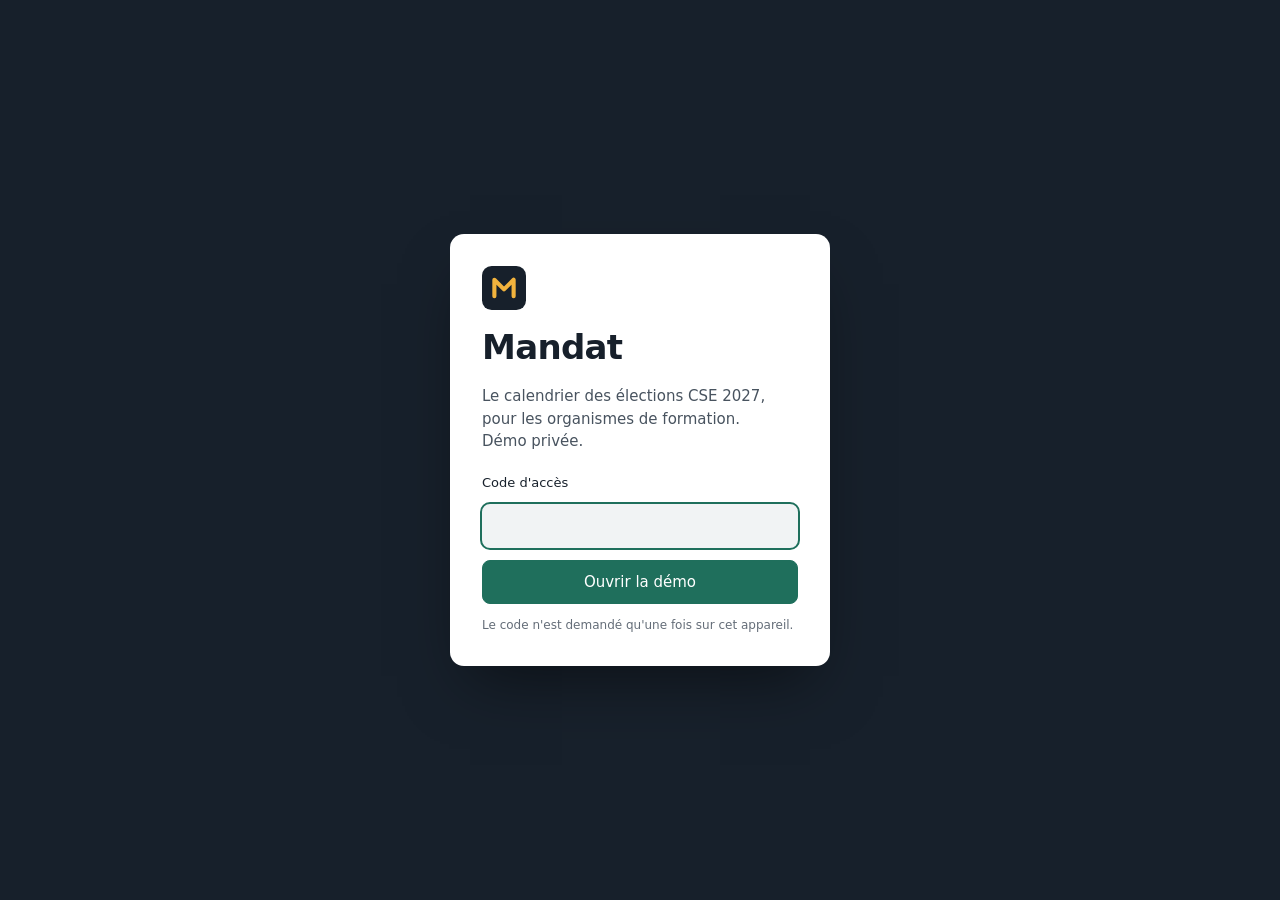
==== index.html @ 81e2cb95 "Mandat : démo chiffrée Co-Authored-By: Claude Opus 5.5 <noreply@anthropic.com>" ====
<!doctype html>
<html lang="fr">
<head>
<meta charset="utf-8">
<meta name="viewport" content="width=device-width, initial-scale=1">
<meta name="robots" content="noindex, nofollow">
<title>Mandat · élections CSE 2027</title>
<link rel="preload" href="fonts/plex-400.woff2" as="font" type="font/woff2" crossorigin>
<link rel="preload" href="fonts/plex-600.woff2" as="font" type="font/woff2" crossorigin>
<link rel="stylesheet" href="style.css">
<link rel="icon" href="data:image/svg+xml,%3Csvg xmlns='http://www.w3.org/2000/svg' viewBox='0 0 32 32'%3E%3Crect width='32' height='32' rx='7' fill='%2317202B'/%3E%3Cpath d='M9 22V10l7 7 7-7v12' fill='none' stroke='%23F2B33D' stroke-width='3' stroke-linecap='round' stroke-linejoin='round'/%3E%3C/svg%3E">
</head>
<body>
<svg width="0" height="0" style="position:absolute" aria-hidden="true">
  <defs>
    <symbol id="i-logo" viewBox="0 0 32 32"><rect width="32" height="32" rx="7" fill="currentColor"/><path d="M9 22V10l7 7 7-7v12" fill="none" stroke="#F2B33D" stroke-width="3" stroke-linecap="round" stroke-linejoin="round"/></symbol>
    <symbol id="i-dash" viewBox="0 0 24 24"><path d="M4 13h6V4H4zM14 20h6v-9h-6zM4 20h6v-4H4zM14 4v4h6V4z"/></symbol>
    <symbol id="i-list" viewBox="0 0 24 24"><path d="M9 6h11M9 12h11M9 18h11M4.5 6h.01M4.5 12h.01M4.5 18h.01"/></symbol>
    <symbol id="i-grad" viewBox="0 0 24 24"><path d="M2.5 9 12 4.5 21.5 9 12 13.5zM6.5 11v4.5c0 1.5 2.5 3 5.5 3s5.5-1.5 5.5-3V11M21.5 9v5"/></symbol>
    <symbol id="i-chat" viewBox="0 0 24 24"><path d="M5 18.5V6a2 2 0 0 1 2-2h10a2 2 0 0 1 2 2v7a2 2 0 0 1-2 2H9z"/><path d="M9 9h6M9 12h4"/></symbol>
    <symbol id="i-book" viewBox="0 0 24 24"><path d="M4 5.5A1.5 1.5 0 0 1 5.5 4H11v16H5.5A1.5 1.5 0 0 1 4 18.5zM20 5.5A1.5 1.5 0 0 0 18.5 4H13v16h5.5a1.5 1.5 0 0 0 1.5-1.5z"/></symbol>
    <symbol id="i-lock" viewBox="0 0 24 24"><rect x="5" y="11" width="14" height="9" rx="2"/><path d="M8 11V8a4 4 0 0 1 8 0v3"/></symbol>
    <symbol id="i-phone" viewBox="0 0 24 24"><path d="M6.5 3.5h3l1.5 4-2 1.5a11 11 0 0 0 6 6l1.5-2 4 1.5v3a2 2 0 0 1-2 2A16 16 0 0 1 4.5 5.5a2 2 0 0 1 2-2z"/></symbol>
    <symbol id="i-mail" viewBox="0 0 24 24"><rect x="3.5" y="5.5" width="17" height="13" rx="2"/><path d="m4 7 8 6 8-6"/></symbol>
    <symbol id="i-globe" viewBox="0 0 24 24"><circle cx="12" cy="12" r="8.5"/><path d="M3.5 12h17M12 3.5c2.5 2.5 3.5 5.5 3.5 8.5s-1 6-3.5 8.5c-2.5-2.5-3.5-5.5-3.5-8.5s1-6 3.5-8.5z"/></symbol>
    <symbol id="i-pin" viewBox="0 0 24 24"><path d="M12 21s-6.5-5.5-6.5-11a6.5 6.5 0 0 1 13 0C18.5 15.5 12 21 12 21z"/><circle cx="12" cy="10" r="2.3"/></symbol>
    <symbol id="i-copy" viewBox="0 0 24 24"><rect x="8.5" y="8.5" width="11" height="11" rx="2"/><path d="M15.5 8.5V6a1.5 1.5 0 0 0-1.5-1.5H6A1.5 1.5 0 0 0 4.5 6v8A1.5 1.5 0 0 0 6 15.5h2.5"/></symbol>
    <symbol id="i-down" viewBox="0 0 24 24"><path d="M12 4v11m-5-5 5 5 5-5M5 19.5h14"/></symbol>
    <symbol id="i-cal" viewBox="0 0 24 24"><rect x="4" y="5.5" width="16" height="14" rx="2"/><path d="M4 10h16M8.5 3.5v4M15.5 3.5v4"/></symbol>
    <symbol id="i-x" viewBox="0 0 24 24"><path d="m6 6 12 12M18 6 6 18"/></symbol>
    <symbol id="i-search" viewBox="0 0 24 24"><circle cx="11" cy="11" r="6.5"/><path d="m16 16 4 4"/></symbol>
    <symbol id="i-user" viewBox="0 0 24 24"><circle cx="12" cy="8.5" r="3.5"/><path d="M5 19.5c1-3.5 3.8-5 7-5s6 1.5 7 5"/></symbol>
    <symbol id="i-send" viewBox="0 0 24 24"><path d="M4 12 20 4l-4 16-4-6.5z"/><path d="m12 13.5 8-9.5"/></symbol>
    <symbol id="i-ext" viewBox="0 0 24 24"><path d="M14 4.5h5.5V10M19.5 4.5 11 13M17 14v4.5A1.5 1.5 0 0 1 15.5 20h-10A1.5 1.5 0 0 1 4 18.5v-10A1.5 1.5 0 0 1 5.5 7H10"/></symbol>
    <symbol id="i-menu" viewBox="0 0 24 24"><path d="M4 7h16M4 12h16M4 17h16"/></symbol>
  </defs>
</svg>

<main id="lock" class="lock" hidden>
  <form id="lockForm" class="lock-card" autocomplete="off">
    <svg class="lock-logo" aria-hidden="true"><use href="#i-logo"/></svg>
    <h1>Mandat</h1>
    <p>Le calendrier des élections CSE 2027, pour les organismes de formation. Démo privée.</p>
    <label for="pw">Code d'accès</label>
    <input id="pw" type="password" required autocomplete="current-password" spellcheck="false">
    <p id="lockErr" class="lock-err" role="alert" hidden>Ce code ne fonctionne pas. Vérifiez les tirets et réessayez.</p>
    <button class="btn primary" type="submit" id="lockBtn">Ouvrir la démo</button>
    <p class="lock-foot">Le code n'est demandé qu'une fois sur cet appareil.</p>
  </form>
</main>

<div id="app" class="app" hidden>
  <aside class="rail" aria-label="Navigation">
    <a class="brand" href="#/tableau"><svg aria-hidden="true"><use href="#i-logo"/></svg><span>Mandat</span></a>
    <button class="rail-toggle" id="railToggle" type="button" aria-label="Menu" aria-expanded="false"><svg class="ic"><use href="#i-menu"/></svg></button>
    <nav id="nav">
      <a href="#/tableau" data-view="tableau"><svg class="ic"><use href="#i-dash"/></svg>Tableau de bord</a>
      <a href="#/prospects" data-view="prospects"><svg class="ic"><use href="#i-list"/></svg>Prospects<span class="count" id="navCount"></span></a>
      <a href="#/formations" data-view="formations"><svg class="ic"><use href="#i-grad"/></svg>Formations<span class="tag">maquette</span></a>
      <a href="#/assistant" data-view="assistant"><svg class="ic"><use href="#i-chat"/></svg>Assistant<span class="tag">maquette</span></a>
      <a href="#/methode" data-view="methode"><svg class="ic"><use href="#i-book"/></svg>Comment c'est fait</a>
    </nav>
    <div class="rail-foot">
      <p>Démo · données au <span id="gen"></span></p>
      <button class="link" id="logout" type="button" data-tip="Le code sera redemandé à la prochaine visite. Votre suivi reste enregistré."><svg class="ic"><use href="#i-lock"/></svg>Verrouiller</button>
    </div>
  </aside>
  <div class="main" id="main" tabindex="-1"></div>
</div>

<dialog id="panel" class="panel" aria-labelledby="pTitle"><div class="panel-in" id="panelBody"></div></dialog>
<div id="tip" class="tip" role="tooltip" hidden></div>
<div id="toast" class="toast" role="status" aria-live="polite"></div>

<script src="data.js"></script>
<script src="vendor/xlsx.mini.min.js" defer></script>
<script src="app.js"></script>
</body>
</html>
---- style.css ----
@font-face { font-family: "Plex"; src: url(fonts/plex-400.woff2) format("woff2"); font-weight: 400; font-display: swap; }
@font-face { font-family: "Plex"; src: url(fonts/plex-500.woff2) format("woff2"); font-weight: 500; font-display: swap; }
@font-face { font-family: "Plex"; src: url(fonts/plex-600.woff2) format("woff2"); font-weight: 600; font-display: swap; }
@font-face { font-family: "PlexMono"; src: url(fonts/plexmono-500.woff2) format("woff2"); font-weight: 500; font-display: swap; }

:root {
  --ground: #F1F3F4;
  --surface: #FFFFFF;
  --sunk: #E7EAEC;
  --line: #DCE0E3;
  --line2: #C3C9CE;
  --ink: #17202B;
  --ink2: #48535F;
  --ink3: #646D78;
  --rail: #17202B;
  --rail-ink: #DCE1E7;
  --rail-mute: #919BA7;
  --gold: #F2B33D;
  --gold-soft: #FCEFD3;
  --gold-ink: #7A5200;
  --accent: #1F6F5C;
  --accent-ink: #FFFFFF;
  --accent-soft: #E3F0EB;
  --hot: #B4410F;
  --hot-soft: #FBEBE2;
  --s-appele: #2F6690;
  --s-rappeler: #8A5A00;
  --s-devis: #6B4FA0;
  --s-client: #2E7D4F;
  --s-ecarte: #858A87;
  --radius: 8px;
  --shadow: 0 1px 2px rgba(23, 32, 43, .06), 0 8px 24px -8px rgba(23, 32, 43, .14);
  --t-xs: .75rem; --t-sm: .8125rem; --t-md: .9375rem; --t-lg: 1.125rem; --t-xl: 1.5rem; --t-2xl: 2.125rem;
  --ease: cubic-bezier(.16, 1, .3, 1);
  color-scheme: light;
}

* { box-sizing: border-box; }
html { -webkit-text-size-adjust: 100%; }
body { margin: 0; font: 400 var(--t-md)/1.5 "Plex", system-ui, sans-serif; color: var(--ink); background: var(--ground); font-variant-numeric: tabular-nums; }
::selection { background: var(--gold); color: var(--ink); }
:focus-visible { outline: 2px solid var(--accent); outline-offset: 2px; border-radius: 4px; }
a { color: var(--accent); text-underline-offset: 3px; }
button, input, select, textarea { font: inherit; color: inherit; }
h1, h2, h3 { text-wrap: balance; margin: 0; letter-spacing: -.01em; }
p { text-wrap: pretty; }
[hidden] { display: none !important; }
.ic { width: 18px; height: 18px; fill: none; stroke: currentColor; stroke-width: 1.6; stroke-linecap: round; stroke-linejoin: round; flex: none; }
.mono { font-family: "PlexMono", ui-monospace, monospace; font-size: .92em; letter-spacing: -.01em; }
.muted { color: var(--ink3); }
* { scrollbar-width: thin; scrollbar-color: var(--line2) transparent; }

/* ---------- Buttons ---------- */
.btn { display: inline-flex; align-items: center; gap: 8px; height: 36px; padding: 0 14px; border-radius: var(--radius); border: 1px solid var(--line2); background: var(--surface); font-weight: 500; font-size: var(--t-sm); cursor: pointer; white-space: nowrap; text-decoration: none; color: var(--ink); transition: background .15s, border-color .15s; }
.btn:hover { background: var(--sunk); }
.btn.primary { background: var(--accent); border-color: var(--accent); color: var(--accent-ink); }
.btn.primary:hover { background: #185a4a; }
.btn.ghost { border-color: transparent; background: transparent; }
.btn.ghost:hover { background: var(--sunk); }
.btn[disabled] { opacity: .5; cursor: not-allowed; }
.btn.icon { width: 36px; padding: 0; justify-content: center; }
.link { background: none; border: 0; padding: 0; cursor: pointer; color: inherit; text-decoration: underline; text-underline-offset: 3px; display: inline-flex; gap: 6px; align-items: center; }
.mini { display: inline-grid; place-items: center; width: 28px; height: 28px; border: 0; background: transparent; border-radius: 6px; color: var(--ink3); cursor: pointer; }
.mini:hover { background: var(--sunk); color: var(--ink); }
.mini .ic { width: 15px; height: 15px; }

/* ---------- Lock ---------- */
.lock { min-height: 100dvh; display: grid; place-items: center; padding: 24px; background: var(--rail); }
.lock-card { width: min(380px, 100%); background: var(--surface); border-radius: 14px; padding: 32px; box-shadow: 0 30px 60px -20px rgba(0, 0, 0, .5); display: grid; gap: 12px; }
.lock-logo { width: 44px; height: 44px; color: var(--rail); }
.lock-card h1 { font-size: var(--t-2xl); font-weight: 600; letter-spacing: -.02em; }
.lock-card p { margin: 0; color: var(--ink2); }
.lock-card label { font-weight: 500; font-size: var(--t-sm); margin-top: 8px; }
.lock-card input { height: 44px; border: 1px solid var(--line2); border-radius: var(--radius); padding: 0 12px; font-family: "PlexMono", monospace; background: var(--ground); }
.lock-card input:focus { outline: 2px solid var(--accent); outline-offset: 0; border-color: transparent; }
.lock-card .btn { height: 44px; justify-content: center; font-size: var(--t-md); }
.lock-err { color: var(--hot) !important; font-size: var(--t-sm); }
.lock-foot { font-size: var(--t-xs); color: var(--ink3) !important; }

/* ---------- Shell ---------- */
.app { display: grid; grid-template-columns: 232px 1fr; min-height: 100dvh; }
.rail { background: var(--rail); color: var(--rail-ink); position: sticky; top: 0; height: 100dvh; display: flex; flex-direction: column; padding: 18px 12px; gap: 18px; }
.brand { display: flex; align-items: center; gap: 10px; color: #fff; text-decoration: none; font-weight: 600; font-size: var(--t-lg); padding: 4px 8px; letter-spacing: -.01em; }
.brand svg { width: 30px; height: 30px; color: #263241; }
.rail-toggle { display: none; }
#nav { display: grid; gap: 2px; }
#nav a { display: flex; align-items: center; gap: 10px; padding: 9px 10px; border-radius: 7px; color: var(--rail-ink); text-decoration: none; font-weight: 500; font-size: var(--t-sm); position: relative; transition: background .15s; }
#nav a:hover { background: rgba(255, 255, 255, .06); }
#nav a[aria-current="page"] { background: rgba(242, 179, 61, .13); color: #fff; }
#nav a[aria-current="page"]::before { content: ""; position: absolute; left: -12px; top: 8px; bottom: 8px; width: 3px; border-radius: 0 3px 3px 0; background: var(--gold); }
#nav .count { margin-left: auto; font-size: var(--t-xs); color: var(--rail-mute); }
#nav .tag { margin-left: auto; font-size: 11px; font-weight: 500; letter-spacing: .02em; color: var(--gold); border: 1px solid rgba(242, 179, 61, .45); border-radius: 99px; padding: 0 6px; line-height: 17px; }
.rail-foot { margin-top: auto; font-size: var(--t-xs); color: var(--rail-mute); padding: 0 8px; display: grid; gap: 6px; }
.rail-foot p { margin: 0; }
.rail-foot .link { color: var(--rail-ink); text-decoration: none; }
.rail-foot .link .ic { width: 14px; height: 14px; }
.main { min-width: 0; overflow-x: clip; padding: 28px clamp(16px, 3vw, 40px) 64px; outline: none; }
.view-head { display: flex; align-items: flex-end; justify-content: space-between; gap: 16px; flex-wrap: wrap; margin-bottom: 20px; }
.view-head h1 { font-size: var(--t-xl); font-weight: 600; letter-spacing: -.015em; }
.view-head p { margin: 4px 0 0; color: var(--ink2); max-width: 70ch; }
.surface { background: var(--surface); border: 1px solid var(--line); border-radius: 12px; }

/* ---------- Dashboard ---------- */
.kpis { display: grid; grid-template-columns: repeat(4, minmax(0, 1fr)); border: 1px solid var(--line); border-radius: 12px; background: var(--surface); margin-bottom: 20px; }
.kpi { padding: 16px 18px; border-left: 1px solid var(--line); }
.kpi:first-child { border-left: 0; }
.kpi b { display: block; font-size: var(--t-xl); font-weight: 600; letter-spacing: -.02em; }
.kpi span { font-size: var(--t-sm); color: var(--ink2); }
.kpi.gold b { color: var(--gold-ink); }
.grid2 { display: grid; grid-template-columns: minmax(0, 1.55fr) minmax(0, 1fr); gap: 20px; }
.card { padding: 20px; }
.card h2 { font-size: var(--t-md); font-weight: 600; }
.card .sub { margin: 2px 0 16px; font-size: var(--t-sm); color: var(--ink2); }

/* Signature: the 2027 call-window strip */
.strip { --g: 6px; position: relative; display: grid; grid-template-columns: repeat(12, minmax(0, 1fr)); gap: var(--g); align-items: end; height: 220px; padding-top: 28px; }
.strip .win { position: absolute; top: 0; bottom: 30px; background: var(--gold-soft); border-radius: 6px; border: 1px dashed #E8C97F; pointer-events: none; }
.strip .win span { position: absolute; top: 6px; left: 8px; font-size: var(--t-xs); font-weight: 600; color: var(--gold-ink); white-space: nowrap; }
.mcol { position: relative; display: flex; flex-direction: column; align-items: stretch; justify-content: flex-end; height: 100%; border: 0; background: none; padding: 0; cursor: pointer; z-index: 1; }
.mcol .bar { max-height: calc(100% - 52px); background: #C9D7D1; border-radius: 4px 4px 2px 2px; min-height: 3px; transition: background .2s, transform .5s var(--ease); transform-origin: bottom; }
.mcol.s1 .bar { background: var(--accent); }
.mcol .n { font-size: 11px; color: var(--ink2); text-align: center; margin-bottom: 4px; }
.mcol .m { font-size: var(--t-xs); color: var(--ink3); text-align: center; margin-top: 8px; height: 22px; text-transform: capitalize; }
.mcol .ab { display: none; }
.mcol .n { white-space: nowrap; }
.mcol:hover .bar { background: var(--gold); }
.mcol[aria-pressed="true"] .bar { background: var(--hot); }
.strip-legend { display: flex; gap: 16px; flex-wrap: wrap; font-size: var(--t-xs); color: var(--ink2); margin-top: 10px; }
.strip-legend i { display: inline-block; width: 10px; height: 10px; border-radius: 2px; margin-right: 6px; vertical-align: -1px; }

.funnel { display: grid; gap: 8px; margin: 0; padding: 0; list-style: none; }
.funnel li { display: grid; grid-template-columns: 1fr auto; gap: 2px 12px; align-items: baseline; }
.funnel .lab { font-size: var(--t-sm); color: var(--ink2); }
.funnel b { font-weight: 600; text-align: right; }
.funnel .track { grid-column: 1 / -1; height: 8px; border-radius: 99px; background: var(--sunk); overflow: hidden; }
.funnel .fill { height: 100%; background: var(--ink); border-radius: 99px; transform-origin: left; transition: transform .8s var(--ease); }
.funnel li:last-child .fill { background: var(--gold); }

.regions { display: grid; gap: 6px; margin: 0; padding: 0; list-style: none; }
.regions li { display: grid; grid-template-columns: 170px 1fr 48px; gap: 10px; align-items: center; font-size: var(--t-sm); }
.regions .rb { height: 14px; background: var(--sunk); border-radius: 3px; overflow: hidden; }
.regions .rb i { display: block; height: 100%; background: #9FB8AE; border-radius: 3px; }
.regions li.on .rb i { background: var(--accent); }
.regions li.on { font-weight: 600; }
.regions b { text-align: right; font-weight: 500; }

.next { margin: 0; padding: 0; list-style: none; display: grid; }
.next li { border-top: 1px solid var(--line); }
.next li:first-child { border-top: 0; }
.next button { all: unset; box-sizing: border-box; width: 100%; display: grid; grid-template-columns: 68px minmax(0, 1fr) auto; gap: 12px; align-items: center; padding: 10px 4px; cursor: pointer; border-radius: 6px; }
.next button:hover { background: var(--ground); }
.next button:focus-visible { outline: 2px solid var(--accent); }
.next .when { font-size: var(--t-xs); font-weight: 600; text-transform: capitalize; color: var(--hot); }
.next .who { min-width: 0; }
.next .who b { display: block; font-weight: 500; font-size: var(--t-sm); white-space: nowrap; overflow: hidden; text-overflow: ellipsis; }
.next .who span { font-size: var(--t-xs); color: var(--ink3); }
.next .n { font-size: var(--t-sm); color: var(--ink2); }

/* ---------- Prospects ---------- */
.toolbar { display: flex; flex-wrap: wrap; gap: 8px; align-items: center; margin-bottom: 12px; }
.search { position: relative; flex: 1 1 240px; max-width: 340px; }
.search .ic { position: absolute; left: 10px; top: 9px; color: var(--ink3); }
.search input { width: 100%; height: 36px; border: 1px solid var(--line2); border-radius: var(--radius); padding: 0 12px 0 34px; background: var(--surface); }
.search input::placeholder { color: var(--ink3); }
.toolbar select { height: 36px; border: 1px solid var(--line2); border-radius: var(--radius); padding: 0 28px 0 10px; background: var(--surface) url("data:image/svg+xml,%3Csvg xmlns='http://www.w3.org/2000/svg' viewBox='0 0 24 24'%3E%3Cpath d='m7 10 5 5 5-5' fill='none' stroke='%23646D78' stroke-width='1.8' stroke-linecap='round'/%3E%3C/svg%3E") no-repeat right 6px center / 16px; appearance: none; font-size: var(--t-sm); max-width: 200px; }
.toolbar .spacer { flex: 1; }
.chips { display: flex; flex-wrap: wrap; gap: 6px; margin-bottom: 12px; font-size: var(--t-sm); color: var(--ink2); align-items: center; }
.chips b { color: var(--ink); }
.chip { display: inline-flex; align-items: center; gap: 4px; background: var(--gold-soft); color: var(--gold-ink); border-radius: 99px; padding: 2px 4px 2px 10px; font-weight: 500; border: 0; cursor: pointer; }
.chip .ic { width: 14px; height: 14px; }
.menu { position: absolute; inset: auto; margin: 0; border: 1px solid var(--line); border-radius: 10px; background: var(--surface); box-shadow: var(--shadow); padding: 6px; min-width: 250px; }
.menu button { display: flex; justify-content: space-between; gap: 16px; width: 100%; text-align: left; background: none; border: 0; padding: 8px 10px; border-radius: 6px; cursor: pointer; font-size: var(--t-sm); }
.menu button:hover { background: var(--sunk); }
.menu button span { color: var(--ink3); }

.tbl-wrap { overflow: auto; border: 1px solid var(--line); border-radius: 12px; background: var(--surface); }
table { width: 100%; border-collapse: collapse; font-size: var(--t-sm); }
thead th { position: sticky; top: 0; background: #F7F8F9; text-align: left; font-weight: 500; color: var(--ink2); border-bottom: 1px solid var(--line); padding: 0; white-space: nowrap; z-index: 1; }
thead th .sort, thead th .th { display: flex; align-items: center; gap: 4px; padding: 10px 12px; background: none; border: 0; font-weight: 500; color: inherit; cursor: pointer; width: 100%; font-size: var(--t-sm); }
thead th .th { cursor: default; }
thead th .sort[aria-sort]::after { content: ""; width: 0; height: 0; border: 4px solid transparent; border-top-color: currentColor; margin-top: 4px; }
thead th .sort[aria-sort="ascending"]::after { border-top-color: transparent; border-bottom-color: currentColor; margin: 0 0 4px; }
th.num .sort { justify-content: flex-end; }
tbody tr { border-top: 1px solid var(--line); cursor: pointer; transition: background .12s; }
tbody tr:first-child { border-top: 0; }
tbody tr:hover { background: #F7F8F9; }
tbody tr.dim { opacity: .5; }
td { padding: 10px 12px; vertical-align: middle; }
td.num { text-align: right; }
.when b { display: block; font-weight: 600; text-transform: capitalize; }
.when span { font-size: var(--t-xs); color: var(--ink3); }
.when.soon b { color: var(--hot); }
.co b { display: block; font-weight: 500; max-width: 340px; overflow: hidden; text-overflow: ellipsis; white-space: nowrap; }
.co span { font-size: var(--t-xs); color: var(--ink3); }
.people { display: flex; align-items: center; gap: 6px; }
.avatar { width: 26px; height: 26px; border-radius: 50%; display: inline-grid; place-items: center; font-size: 11px; font-weight: 600; color: var(--ink); background: var(--gold-soft); border: 1.5px solid var(--surface); }
.people .avatar + .avatar { margin-left: -12px; }
.people span { font-size: var(--t-xs); color: var(--ink2); white-space: nowrap; }
.ex { font-size: 11px; font-weight: 500; color: var(--gold-ink); background: var(--gold-soft); border-radius: 4px; padding: 0 5px; line-height: 17px; }
.tel { display: inline-flex; align-items: center; gap: 2px; white-space: nowrap; }
.tel a { color: var(--ink); text-decoration: none; }
.tel a:hover { text-decoration: underline; }
.hq { font-size: 11px; color: var(--ink3); margin-left: 4px; }
.none { color: var(--ink3); font-size: var(--t-xs); }
.status { height: 30px; border-radius: 99px; border: 1px solid var(--line2); padding: 0 24px 0 10px; font-size: var(--t-xs); font-weight: 500; appearance: none; cursor: pointer; background: var(--surface) url("data:image/svg+xml,%3Csvg xmlns='http://www.w3.org/2000/svg' viewBox='0 0 24 24'%3E%3Cpath d='m7 10 5 5 5-5' fill='none' stroke='%23646D78' stroke-width='2' stroke-linecap='round'/%3E%3C/svg%3E") no-repeat right 6px center / 14px; }
.status[data-s="appele"] { color: var(--s-appele); border-color: currentColor; }
.status[data-s="rappeler"] { color: var(--s-rappeler); border-color: currentColor; }
.status[data-s="devis"] { color: var(--s-devis); border-color: currentColor; }
.status[data-s="client"] { color: #fff; background-color: var(--s-client); border-color: var(--s-client); }
.status[data-s="ecarte"] { color: var(--s-ecarte); }
.empty { text-align: center; padding: 48px 16px; color: var(--ink2); }
.empty b { display: block; color: var(--ink); margin-bottom: 4px; }

/* ---------- Panel ---------- */
.panel { border: 0; padding: 0; margin: 0 0 0 auto; height: 100dvh; max-height: none; width: min(460px, 100vw); background: var(--surface); box-shadow: -20px 0 60px -20px rgba(23, 32, 43, .35); }
.panel[open] { animation: slide .35s var(--ease); }
.panel::backdrop { background: rgba(23, 32, 43, .28); }
@keyframes slide { from { transform: translateX(40px); opacity: 0; } }
.panel-in { padding: 22px 24px 32px; display: grid; gap: 20px; }
.p-head { display: flex; gap: 12px; align-items: flex-start; justify-content: space-between; }
.p-head h2 { font-size: var(--t-lg); font-weight: 600; }
.p-head p { margin: 2px 0 0; color: var(--ink2); font-size: var(--t-sm); }
.p-when { background: var(--hot-soft); color: var(--hot); border-radius: 10px; padding: 12px 14px; display: grid; gap: 2px; }
.p-when b { font-size: var(--t-md); }
.p-when span { font-size: var(--t-sm); color: #8C3A16; }
.p-when.later { background: var(--accent-soft); color: var(--accent); }
.p-when.later span { color: #2B5D50; }
.p-sec h3 { font-size: var(--t-xs); font-weight: 600; color: var(--ink3); text-transform: uppercase; letter-spacing: .06em; margin-bottom: 8px; display: flex; align-items: center; gap: 8px; }
.p-row { display: flex; align-items: center; gap: 10px; padding: 6px 0; font-size: var(--t-sm); }
.p-row .ic { color: var(--ink3); }
.p-row .v { flex: 1; min-width: 0; overflow-wrap: anywhere; }
.p-row a { color: var(--ink); }
.person { display: flex; align-items: center; gap: 10px; padding: 6px 0; font-size: var(--t-sm); }
.person .avatar { width: 32px; height: 32px; font-size: 11.5px; }
.person b { font-weight: 500; display: block; }
.person span { color: var(--ink3); font-size: var(--t-xs); }
.seg { display: flex; flex-wrap: wrap; gap: 6px; }
.seg button { border: 1px solid var(--line2); background: var(--surface); border-radius: 99px; padding: 5px 11px; font-size: var(--t-xs); font-weight: 500; cursor: pointer; }
.seg button[aria-pressed="true"] { background: var(--ink); color: #fff; border-color: var(--ink); }
.panel textarea { width: 100%; min-height: 86px; border: 1px solid var(--line2); border-radius: var(--radius); padding: 10px 12px; resize: vertical; background: var(--ground); }
.facts { display: grid; grid-template-columns: auto 1fr; gap: 6px 16px; margin: 0; font-size: var(--t-sm); }
.facts dt { color: var(--ink3); }
.facts dd { margin: 0; }
.trainings { display: grid; gap: 8px; }
.training { display: grid; grid-template-columns: 1fr auto; gap: 2px 10px; padding: 10px 12px; border: 1px solid var(--line); border-radius: 8px; font-size: var(--t-sm); }
.training b { font-weight: 500; }
.training span { color: var(--ink3); font-size: var(--t-xs); grid-column: 1; }
.training .btn { grid-row: 1 / 3; grid-column: 2; align-self: center; height: 30px; }
.p-actions { display: flex; flex-wrap: wrap; gap: 8px; }

/* ---------- Formations ---------- */
.catalog { display: grid; grid-template-columns: repeat(3, minmax(0, 1fr)); gap: 16px; margin-bottom: 20px; }
.course { padding: 18px; display: grid; gap: 6px; align-content: start; }
.course h2 { font-size: var(--t-md); font-weight: 600; }
.course p { margin: 0; font-size: var(--t-sm); color: var(--ink2); }
.course .big { font-size: var(--t-xl); font-weight: 600; letter-spacing: -.02em; margin-top: 8px; }
.course .big small { font-size: var(--t-sm); font-weight: 400; color: var(--ink2); letter-spacing: 0; }
.banner { display: flex; gap: 12px; align-items: flex-start; background: var(--gold-soft); color: var(--gold-ink); border-radius: 10px; padding: 12px 14px; font-size: var(--t-sm); margin-bottom: 20px; }
.banner p { margin: 0; }

/* ---------- Assistant ---------- */
.chatbox { display: grid; grid-template-rows: 1fr auto; height: min(640px, calc(100dvh - 180px)); overflow: hidden; }
.msgs { overflow: auto; padding: 20px; display: flex; flex-direction: column; gap: 12px; }
.msg { max-width: 76ch; padding: 10px 14px; border-radius: 12px; font-size: var(--t-sm); line-height: 1.55; }
.msg.me { align-self: flex-end; background: var(--ink); color: #fff; border-bottom-right-radius: 4px; }
.msg.bot { align-self: flex-start; background: var(--ground); border: 1px solid var(--line); border-bottom-left-radius: 4px; }
.msg.bot ul { margin: 6px 0 0; padding-left: 18px; }
.msg.bot a { cursor: pointer; }
.suggest { display: flex; flex-wrap: wrap; gap: 6px; padding: 0 20px 12px; }
.suggest button { border: 1px solid var(--line2); background: var(--surface); border-radius: 99px; padding: 5px 12px; font-size: var(--t-xs); cursor: pointer; }
.suggest button:hover { background: var(--sunk); }
.composer { display: flex; gap: 8px; padding: 12px; border-top: 1px solid var(--line); }
.composer input { flex: 1; height: 40px; border: 1px solid var(--line2); border-radius: var(--radius); padding: 0 12px; background: var(--ground); }

/* ---------- Méthode ---------- */
.doc { max-width: 72ch; }
.doc-head h1 { font-size: var(--t-2xl); font-weight: 600; letter-spacing: -.025em; line-height: 1.15; }
.lede { font-size: var(--t-lg); color: var(--ink2); line-height: 1.55; margin: 12px 0 8px; }
.doc-sec { margin-top: 40px; }
.doc-sec h2 { font-size: var(--t-lg); font-weight: 600; margin-bottom: 8px; }
.doc-sec p { margin: 0 0 12px; color: var(--ink); }
.note { background: var(--surface); border: 1px solid var(--line); border-radius: 8px; padding: 10px 14px; font-size: var(--t-sm); color: var(--ink2) !important; }
.formula { display: flex; flex-wrap: wrap; align-items: center; gap: 10px; font-size: var(--t-md); }
.formula span:not(.op), .formula b { background: var(--surface); border: 1px solid var(--line2); border-radius: 8px; padding: 8px 12px; }
.formula b { background: var(--gold-soft); border-color: #E8C97F; color: var(--gold-ink); }
.formula .op { color: var(--ink3); font-weight: 600; }
.kv { display: grid; grid-template-columns: max-content 1fr; gap: 4px 16px; font-size: var(--t-sm); margin: 4px 0 0; }
.kv dt { color: var(--ink3); }
.kv dd { margin: 0; }
.ticks, .road { padding-left: 20px; margin: 0 0 12px; display: grid; gap: 8px; }
.steps { list-style: none; padding: 0; margin: 16px 0 0; display: grid; gap: 0; }
.steps li { display: grid; grid-template-columns: 120px 1fr; gap: 16px; align-items: center; padding: 10px 0; border-top: 1px solid var(--line); }
.steps li b { font-size: var(--t-lg); font-weight: 600; text-align: right; letter-spacing: -.01em; }
.steps li span { font-size: var(--t-sm); color: var(--ink2); }
.steps li:last-child b { color: var(--gold-ink); }

/* ---------- Tooltip, toast ---------- */
.tip { position: fixed; z-index: 50; max-width: 280px; background: var(--ink); color: #fff; font-size: var(--t-xs); line-height: 1.45; padding: 7px 10px; border-radius: 7px; pointer-events: none; box-shadow: var(--shadow); }
.toast { position: fixed; left: 50%; bottom: 24px; transform: translate(-50%, 20px); background: var(--ink); color: #fff; padding: 9px 16px; border-radius: 99px; font-size: var(--t-sm); opacity: 0; transition: .3s var(--ease); pointer-events: none; z-index: 60; }
.toast.on { opacity: 1; transform: translate(-50%, 0); }

/* ---------- Responsive ---------- */
@media (max-width: 1100px) {
  .grid2 { grid-template-columns: minmax(0, 1fr); }
  .catalog { grid-template-columns: 1fr; }
}
@media (max-width: 820px) {
  .app { grid-template-columns: 1fr; }
  .rail { position: sticky; height: auto; flex-direction: row; align-items: center; flex-wrap: wrap; padding: 10px 14px; gap: 8px; z-index: 20; }
  .rail-toggle { display: inline-grid; place-items: center; margin-left: auto; width: 38px; height: 38px; background: none; border: 0; color: #fff; }
  #nav, .rail-foot { display: none; width: 100%; }
  .rail.open #nav, .rail.open .rail-foot { display: grid; }
  .rail-foot { margin: 0; padding-bottom: 6px; }
  .kpis { grid-template-columns: repeat(2, 1fr); }
  .kpi:nth-child(3) { border-left: 0; }
  .kpi:nth-child(n+3) { border-top: 1px solid var(--line); }
  .strip { height: 180px; --g: 3px; }
  .mcol .n { display: none; }
  .mcol .full { display: none; }
  .mcol .ab { display: inline; }
  .regions li { grid-template-columns: 120px 1fr 40px; }
  .col-people, .col-size { display: none; }
  .panel { width: 100vw; }
  .steps li { grid-template-columns: 90px 1fr; }
}
@media (prefers-reduced-motion: reduce) { * { animation: none !important; transition: none !important; } }
@media print {
  .rail, .toolbar, .chips, .status { display: none !important; }
  .app { display: block; }
  .tbl-wrap { border: 0; overflow: visible; }
}
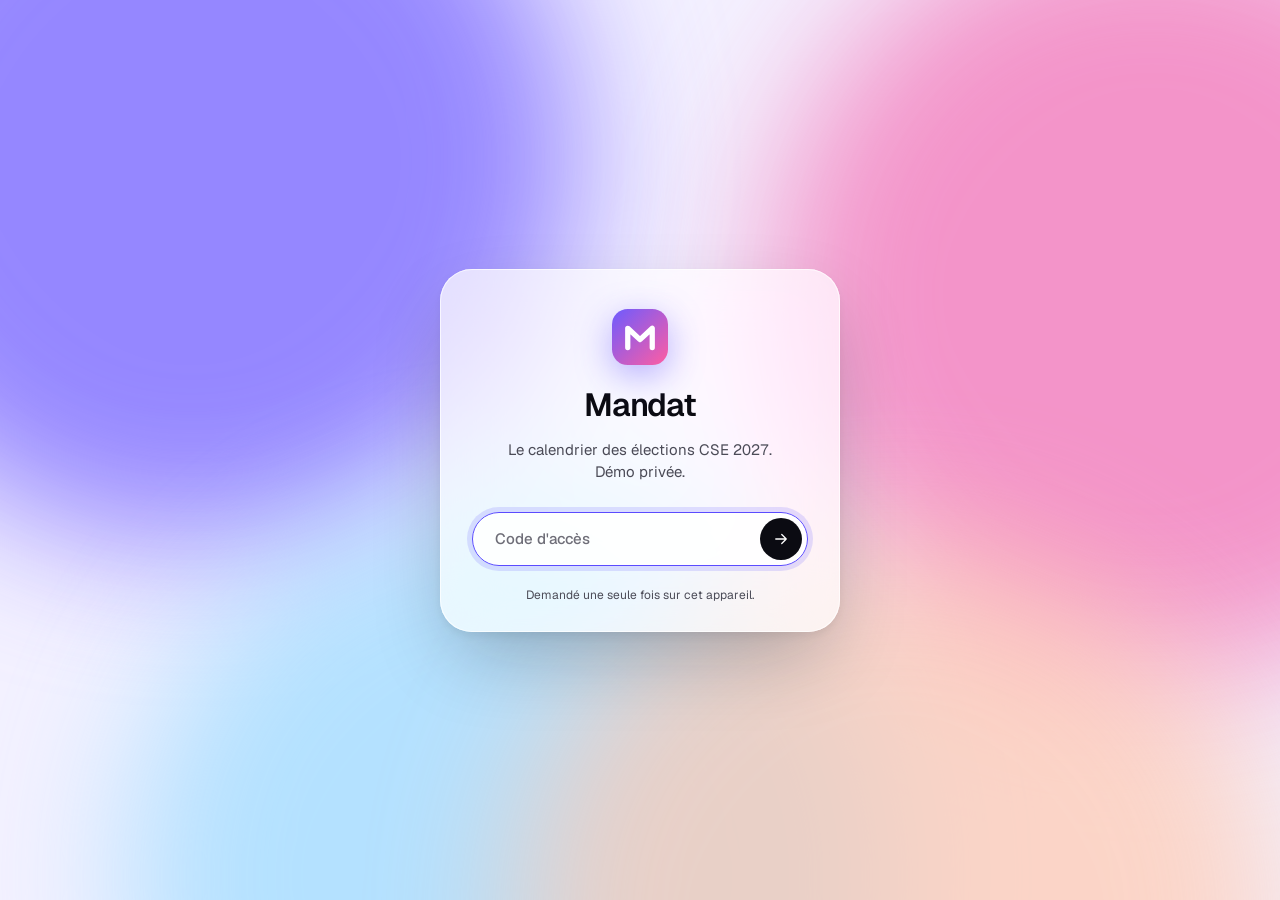
==== commit ea9462f3: "Mandat v2 : refonte complète de l'interface Co-Authored-By: Claude Opus 5.5 <noreply@anthropic.com>" ====
--- a/index.html
+++ b/index.html
@@ -2,75 +2,92 @@
 <html lang="fr">
 <head>
 <meta charset="utf-8">
-<meta name="viewport" content="width=device-width, initial-scale=1">
+<meta name="viewport" content="width=device-width, initial-scale=1, viewport-fit=cover">
 <meta name="robots" content="noindex, nofollow">
-<title>Mandat · élections CSE 2027</title>
-<link rel="preload" href="fonts/plex-400.woff2" as="font" type="font/woff2" crossorigin>
-<link rel="preload" href="fonts/plex-600.woff2" as="font" type="font/woff2" crossorigin>
+<meta name="theme-color" content="#F5F5F7">
+<title>Mandat</title>
+<link rel="preload" href="fonts/geist.woff2" as="font" type="font/woff2" crossorigin>
 <link rel="stylesheet" href="style.css">
-<link rel="icon" href="data:image/svg+xml,%3Csvg xmlns='http://www.w3.org/2000/svg' viewBox='0 0 32 32'%3E%3Crect width='32' height='32' rx='7' fill='%2317202B'/%3E%3Cpath d='M9 22V10l7 7 7-7v12' fill='none' stroke='%23F2B33D' stroke-width='3' stroke-linecap='round' stroke-linejoin='round'/%3E%3C/svg%3E">
+<link rel="icon" href="data:image/svg+xml,%3Csvg xmlns='http://www.w3.org/2000/svg' viewBox='0 0 32 32'%3E%3Cdefs%3E%3ClinearGradient id='g' x1='0' y1='0' x2='1' y2='1'%3E%3Cstop offset='0' stop-color='%236D5BFF'/%3E%3Cstop offset='1' stop-color='%23FF5DA2'/%3E%3C/linearGradient%3E%3C/defs%3E%3Crect width='32' height='32' rx='9' fill='url(%23g)'/%3E%3Cpath d='M9 22V11l7 6.5L23 11v11' fill='none' stroke='white' stroke-width='3' stroke-linecap='round' stroke-linejoin='round'/%3E%3C/svg%3E">
 </head>
 <body>
 <svg width="0" height="0" style="position:absolute" aria-hidden="true">
   <defs>
-    <symbol id="i-logo" viewBox="0 0 32 32"><rect width="32" height="32" rx="7" fill="currentColor"/><path d="M9 22V10l7 7 7-7v12" fill="none" stroke="#F2B33D" stroke-width="3" stroke-linecap="round" stroke-linejoin="round"/></symbol>
-    <symbol id="i-dash" viewBox="0 0 24 24"><path d="M4 13h6V4H4zM14 20h6v-9h-6zM4 20h6v-4H4zM14 4v4h6V4z"/></symbol>
-    <symbol id="i-list" viewBox="0 0 24 24"><path d="M9 6h11M9 12h11M9 18h11M4.5 6h.01M4.5 12h.01M4.5 18h.01"/></symbol>
-    <symbol id="i-grad" viewBox="0 0 24 24"><path d="M2.5 9 12 4.5 21.5 9 12 13.5zM6.5 11v4.5c0 1.5 2.5 3 5.5 3s5.5-1.5 5.5-3V11M21.5 9v5"/></symbol>
-    <symbol id="i-chat" viewBox="0 0 24 24"><path d="M5 18.5V6a2 2 0 0 1 2-2h10a2 2 0 0 1 2 2v7a2 2 0 0 1-2 2H9z"/><path d="M9 9h6M9 12h4"/></symbol>
+    <linearGradient id="lg" x1="0" y1="0" x2="1" y2="1"><stop offset="0" stop-color="#6D5BFF"/><stop offset="1" stop-color="#FF5DA2"/></linearGradient>
+    <symbol id="logo" viewBox="0 0 32 32"><rect width="32" height="32" rx="9" fill="url(#lg)"/><path d="M9 22V11l7 6.5L23 11v11" fill="none" stroke="#fff" stroke-width="3" stroke-linecap="round" stroke-linejoin="round"/></symbol>
+    <symbol id="i-home" viewBox="0 0 24 24"><path d="M4 10.5 12 4l8 6.5V19a1 1 0 0 1-1 1h-4.5v-5.5h-5V20H5a1 1 0 0 1-1-1z"/></symbol>
+    <symbol id="i-list" viewBox="0 0 24 24"><path d="M9 6.5h11M9 12h11M9 17.5h11"/><circle cx="4.75" cy="6.5" r="1"/><circle cx="4.75" cy="12" r="1"/><circle cx="4.75" cy="17.5" r="1"/></symbol>
+    <symbol id="i-cal" viewBox="0 0 24 24"><rect x="3.5" y="5" width="17" height="15" rx="3"/><path d="M3.5 10h17M8 3v4M16 3v4"/></symbol>
+    <symbol id="i-spark" viewBox="0 0 24 24"><path d="M12 3.5c.6 4.2 2.3 5.9 6.5 6.5-4.2.6-5.9 2.3-6.5 6.5-.6-4.2-2.3-5.9-6.5-6.5 4.2-.6 5.9-2.3 6.5-6.5zM18.5 15.5c.3 1.7 1 2.4 2.5 2.7-1.5.3-2.2 1-2.5 2.6-.3-1.6-1-2.3-2.5-2.6 1.5-.3 2.2-1 2.5-2.7z"/></symbol>
     <symbol id="i-book" viewBox="0 0 24 24"><path d="M4 5.5A1.5 1.5 0 0 1 5.5 4H11v16H5.5A1.5 1.5 0 0 1 4 18.5zM20 5.5A1.5 1.5 0 0 0 18.5 4H13v16h5.5a1.5 1.5 0 0 0 1.5-1.5z"/></symbol>
-    <symbol id="i-lock" viewBox="0 0 24 24"><rect x="5" y="11" width="14" height="9" rx="2"/><path d="M8 11V8a4 4 0 0 1 8 0v3"/></symbol>
     <symbol id="i-phone" viewBox="0 0 24 24"><path d="M6.5 3.5h3l1.5 4-2 1.5a11 11 0 0 0 6 6l1.5-2 4 1.5v3a2 2 0 0 1-2 2A16 16 0 0 1 4.5 5.5a2 2 0 0 1 2-2z"/></symbol>
-    <symbol id="i-mail" viewBox="0 0 24 24"><rect x="3.5" y="5.5" width="17" height="13" rx="2"/><path d="m4 7 8 6 8-6"/></symbol>
+    <symbol id="i-mail" viewBox="0 0 24 24"><rect x="3.5" y="5.5" width="17" height="13" rx="2.5"/><path d="m4 7.5 8 5.5 8-5.5"/></symbol>
     <symbol id="i-globe" viewBox="0 0 24 24"><circle cx="12" cy="12" r="8.5"/><path d="M3.5 12h17M12 3.5c2.5 2.5 3.5 5.5 3.5 8.5s-1 6-3.5 8.5c-2.5-2.5-3.5-5.5-3.5-8.5s1-6 3.5-8.5z"/></symbol>
     <symbol id="i-pin" viewBox="0 0 24 24"><path d="M12 21s-6.5-5.5-6.5-11a6.5 6.5 0 0 1 13 0C18.5 15.5 12 21 12 21z"/><circle cx="12" cy="10" r="2.3"/></symbol>
-    <symbol id="i-copy" viewBox="0 0 24 24"><rect x="8.5" y="8.5" width="11" height="11" rx="2"/><path d="M15.5 8.5V6a1.5 1.5 0 0 0-1.5-1.5H6A1.5 1.5 0 0 0 4.5 6v8A1.5 1.5 0 0 0 6 15.5h2.5"/></symbol>
+    <symbol id="i-copy" viewBox="0 0 24 24"><rect x="8.5" y="8.5" width="11" height="11" rx="2.5"/><path d="M15.5 8.5V6.5a2 2 0 0 0-2-2h-7a2 2 0 0 0-2 2v7a2 2 0 0 0 2 2h2"/></symbol>
     <symbol id="i-down" viewBox="0 0 24 24"><path d="M12 4v11m-5-5 5 5 5-5M5 19.5h14"/></symbol>
-    <symbol id="i-cal" viewBox="0 0 24 24"><rect x="4" y="5.5" width="16" height="14" rx="2"/><path d="M4 10h16M8.5 3.5v4M15.5 3.5v4"/></symbol>
-    <symbol id="i-x" viewBox="0 0 24 24"><path d="m6 6 12 12M18 6 6 18"/></symbol>
+    <symbol id="i-x" viewBox="0 0 24 24"><path d="m6.5 6.5 11 11M17.5 6.5l-11 11"/></symbol>
     <symbol id="i-search" viewBox="0 0 24 24"><circle cx="11" cy="11" r="6.5"/><path d="m16 16 4 4"/></symbol>
-    <symbol id="i-user" viewBox="0 0 24 24"><circle cx="12" cy="8.5" r="3.5"/><path d="M5 19.5c1-3.5 3.8-5 7-5s6 1.5 7 5"/></symbol>
-    <symbol id="i-send" viewBox="0 0 24 24"><path d="M4 12 20 4l-4 16-4-6.5z"/><path d="m12 13.5 8-9.5"/></symbol>
-    <symbol id="i-ext" viewBox="0 0 24 24"><path d="M14 4.5h5.5V10M19.5 4.5 11 13M17 14v4.5A1.5 1.5 0 0 1 15.5 20h-10A1.5 1.5 0 0 1 4 18.5v-10A1.5 1.5 0 0 1 5.5 7H10"/></symbol>
-    <symbol id="i-menu" viewBox="0 0 24 24"><path d="M4 7h16M4 12h16M4 17h16"/></symbol>
+    <symbol id="i-arrow" viewBox="0 0 24 24"><path d="M5 12h14m-6-6 6 6-6 6"/></symbol>
+    <symbol id="i-back" viewBox="0 0 24 24"><path d="M19 12H5m6-6-6 6 6 6"/></symbol>
+    <symbol id="i-check" viewBox="0 0 24 24"><path d="m5 12.5 4.5 4.5L19 7.5"/></symbol>
+    <symbol id="i-clock" viewBox="0 0 24 24"><circle cx="12" cy="12" r="8.5"/><path d="M12 7.5V12l3 2"/></symbol>
+    <symbol id="i-skip" viewBox="0 0 24 24"><path d="M5 6.5 13 12l-8 5.5zM19 6v12"/></symbol>
+    <symbol id="i-send" viewBox="0 0 24 24"><path d="M12 19V5m-6 6 6-6 6 6"/></symbol>
+    <symbol id="i-ext" viewBox="0 0 24 24"><path d="M14 4.5h5.5V10M19.5 4.5 11 13M17 14v4.5a1.5 1.5 0 0 1-1.5 1.5h-10A1.5 1.5 0 0 1 4 18.5v-10A1.5 1.5 0 0 1 5.5 7H10"/></symbol>
+    <symbol id="i-lock" viewBox="0 0 24 24"><rect x="5" y="11" width="14" height="9" rx="2.5"/><path d="M8 11V8a4 4 0 0 1 8 0v3"/></symbol>
+    <symbol id="i-scale" viewBox="0 0 24 24"><path d="M12 4v16M7 20h10M5 7h14M5 7l-2.5 6a2.5 2.5 0 0 0 5 0zM19 7l-2.5 6a2.5 2.5 0 0 0 5 0z"/></symbol>
+    <symbol id="i-cmd" viewBox="0 0 24 24"><path d="M9 6.5A2.5 2.5 0 1 0 6.5 9H9zm0 0v11m0-11h6m-6 11a2.5 2.5 0 1 1-2.5-2.5H9zm6-11a2.5 2.5 0 1 1 2.5 2.5H15zm0 0v11m0 0a2.5 2.5 0 1 0 2.5-2.5H15zM9 9h6M9 15h6"/></symbol>
   </defs>
 </svg>
 
-<main id="lock" class="lock" hidden>
+<div id="lock" class="lock" hidden>
+  <div class="mesh" aria-hidden="true"><i></i><i></i><i></i><i></i></div>
   <form id="lockForm" class="lock-card" autocomplete="off">
-    <svg class="lock-logo" aria-hidden="true"><use href="#i-logo"/></svg>
+    <svg class="lock-logo" aria-hidden="true"><use href="#logo"/></svg>
     <h1>Mandat</h1>
-    <p>Le calendrier des élections CSE 2027, pour les organismes de formation. Démo privée.</p>
-    <label for="pw">Code d'accès</label>
-    <input id="pw" type="password" required autocomplete="current-password" spellcheck="false">
-    <p id="lockErr" class="lock-err" role="alert" hidden>Ce code ne fonctionne pas. Vérifiez les tirets et réessayez.</p>
-    <button class="btn primary" type="submit" id="lockBtn">Ouvrir la démo</button>
-    <p class="lock-foot">Le code n'est demandé qu'une fois sur cet appareil.</p>
+    <p>Le calendrier des élections CSE 2027.<br>Démo privée.</p>
+    <div class="field">
+      <input id="pw" type="password" required placeholder="Code d'accès" aria-label="Code d'accès" spellcheck="false" autocomplete="current-password">
+      <button class="go" type="submit" id="lockBtn" aria-label="Ouvrir"><svg class="ic"><use href="#i-arrow"/></svg></button>
+    </div>
+    <p id="lockErr" class="lock-err" role="alert">Code incorrect. Vérifiez les tirets.</p>
+    <p class="lock-foot">Demandé une seule fois sur cet appareil.</p>
   </form>
-</main>
+</div>
 
 <div id="app" class="app" hidden>
-  <aside class="rail" aria-label="Navigation">
-    <a class="brand" href="#/tableau"><svg aria-hidden="true"><use href="#i-logo"/></svg><span>Mandat</span></a>
-    <button class="rail-toggle" id="railToggle" type="button" aria-label="Menu" aria-expanded="false"><svg class="ic"><use href="#i-menu"/></svg></button>
-    <nav id="nav">
-      <a href="#/tableau" data-view="tableau"><svg class="ic"><use href="#i-dash"/></svg>Tableau de bord</a>
-      <a href="#/prospects" data-view="prospects"><svg class="ic"><use href="#i-list"/></svg>Prospects<span class="count" id="navCount"></span></a>
-      <a href="#/formations" data-view="formations"><svg class="ic"><use href="#i-grad"/></svg>Formations<span class="tag">maquette</span></a>
-      <a href="#/assistant" data-view="assistant"><svg class="ic"><use href="#i-chat"/></svg>Assistant<span class="tag">maquette</span></a>
-      <a href="#/methode" data-view="methode"><svg class="ic"><use href="#i-book"/></svg>Comment c'est fait</a>
+  <header class="top">
+    <a class="brand" href="#/accueil" aria-label="Accueil"><svg aria-hidden="true"><use href="#logo"/></svg><span>Mandat</span></a>
+    <nav class="tabs" id="tabs" aria-label="Navigation">
+      <span class="tab-ind" id="tabInd" aria-hidden="true"></span>
+      <a href="#/accueil" data-view="accueil"><svg class="ic"><use href="#i-home"/></svg><span>Accueil</span></a>
+      <a href="#/prospects" data-view="prospects"><svg class="ic"><use href="#i-list"/></svg><span>Prospects</span></a>
+      <a href="#/calendrier" data-view="calendrier"><svg class="ic"><use href="#i-cal"/></svg><span>Calendrier</span></a>
+      <a href="#/assistant" data-view="assistant"><svg class="ic"><use href="#i-scale"/></svg><span>Assistant</span></a>
+      <a href="#/methode" data-view="methode"><svg class="ic"><use href="#i-book"/></svg><span>Méthode</span></a>
     </nav>
-    <div class="rail-foot">
-      <p>Démo · données au <span id="gen"></span></p>
-      <button class="link" id="logout" type="button" data-tip="Le code sera redemandé à la prochaine visite. Votre suivi reste enregistré."><svg class="ic"><use href="#i-lock"/></svg>Verrouiller</button>
+    <div class="top-r">
+      <button class="kbtn" id="openCmd" type="button" data-tip="Chercher un établissement ou une action"><svg class="ic"><use href="#i-search"/></svg><span>Rechercher</span><kbd>Ctrl K</kbd></button>
+      <button class="iconbtn" id="logout" type="button" aria-label="Verrouiller" data-tip="Verrouiller cet appareil : le code sera redemandé. Votre suivi reste enregistré."><svg class="ic"><use href="#i-lock"/></svg></button>
     </div>
-  </aside>
-  <div class="main" id="main" tabindex="-1"></div>
+  </header>
+  <main id="main" class="main" tabindex="-1"></main>
 </div>
 
-<dialog id="panel" class="panel" aria-labelledby="pTitle"><div class="panel-in" id="panelBody"></div></dialog>
-<div id="tip" class="tip" role="tooltip" hidden></div>
-<div id="toast" class="toast" role="status" aria-live="polite"></div>
+<div id="session" class="session" hidden role="dialog" aria-modal="true" aria-label="Session d'appels"></div>
+
+<dialog id="sheet" class="sheet" aria-labelledby="sTitle"><div class="sheet-in" id="sheetBody"></div></dialog>
+
+<dialog id="cmd" class="cmd" aria-label="Recherche">
+  <div class="cmd-in">
+    <label class="cmd-field"><svg class="ic"><use href="#i-search"/></svg><input id="cmdIn" placeholder="Établissement, ville, action…" autocomplete="off" spellcheck="false" aria-label="Rechercher"><kbd>Échap</kbd></label>
+    <div class="cmd-list" id="cmdList" role="listbox"></div>
+  </div>
+</dialog>
+
+<div id="tip" class="tip" role="tooltip"></div>
+<div id="toasts" class="toasts" aria-live="polite"></div>
 
 <script src="data.js"></script>
 <script src="vendor/xlsx.mini.min.js" defer></script>
--- a/style.css
+++ b/style.css
@@ -1,331 +1,547 @@
-@font-face { font-family: "Plex"; src: url(fonts/plex-400.woff2) format("woff2"); font-weight: 400; font-display: swap; }
-@font-face { font-family: "Plex"; src: url(fonts/plex-500.woff2) format("woff2"); font-weight: 500; font-display: swap; }
-@font-face { font-family: "Plex"; src: url(fonts/plex-600.woff2) format("woff2"); font-weight: 600; font-display: swap; }
-@font-face { font-family: "PlexMono"; src: url(fonts/plexmono-500.woff2) format("woff2"); font-weight: 500; font-display: swap; }
+@font-face { font-family: "Geist"; src: url(fonts/geist.woff2) format("woff2"); font-weight: 100 900; font-display: swap; }
+@font-face { font-family: "Geist Mono"; src: url(fonts/geistmono.woff2) format("woff2"); font-weight: 100 900; font-display: swap; }
 
 :root {
-  --ground: #F1F3F4;
+  --canvas: #F5F5F7;
   --surface: #FFFFFF;
-  --sunk: #E7EAEC;
-  --line: #DCE0E3;
-  --line2: #C3C9CE;
-  --ink: #17202B;
-  --ink2: #48535F;
-  --ink3: #646D78;
-  --rail: #17202B;
-  --rail-ink: #DCE1E7;
-  --rail-mute: #919BA7;
-  --gold: #F2B33D;
-  --gold-soft: #FCEFD3;
-  --gold-ink: #7A5200;
-  --accent: #1F6F5C;
-  --accent-ink: #FFFFFF;
-  --accent-soft: #E3F0EB;
-  --hot: #B4410F;
-  --hot-soft: #FBEBE2;
-  --s-appele: #2F6690;
-  --s-rappeler: #8A5A00;
-  --s-devis: #6B4FA0;
-  --s-client: #2E7D4F;
-  --s-ecarte: #858A87;
-  --radius: 8px;
-  --shadow: 0 1px 2px rgba(23, 32, 43, .06), 0 8px 24px -8px rgba(23, 32, 43, .14);
-  --t-xs: .75rem; --t-sm: .8125rem; --t-md: .9375rem; --t-lg: 1.125rem; --t-xl: 1.5rem; --t-2xl: 2.125rem;
-  --ease: cubic-bezier(.16, 1, .3, 1);
+  --raised: #FBFBFD;
+  --fill: #EDEDF2;
+  --fill-2: #E4E4EA;
+  --hair: #E3E3E8;
+  --hair-2: #D2D2D8;
+  --ink: #0B0B12;
+  --ink-2: #4B4B57;
+  --ink-3: #6E6E78;
+  --brand: #5B4BFF;
+  --brand-2: #4535F0;
+  --brand-soft: #EEECFF;
+  --brand-ink: #3524D6;
+  --pink: #FF4D94;
+  --hot: #F2481C;
+  --hot-soft: #FFEDE6;
+  --hot-ink: #B8330F;
+  --ok: #0EA66E;
+  --ok-soft: #E2F7EE;
+  --ok-ink: #077A50;
+  --warn: #E08A00;
+  --warn-soft: #FFF3DC;
+  --warn-ink: #8F5700;
+  --violet-soft: #F1EAFF;
+  --violet-ink: #6A2FD1;
+  --r: 16px;
+  --r-lg: 24px;
+  --sh-1: 0 1px 2px rgba(11, 11, 18, .05), 0 2px 8px -2px rgba(11, 11, 18, .06);
+  --sh-2: 0 2px 4px rgba(11, 11, 18, .04), 0 12px 32px -8px rgba(11, 11, 18, .14);
+  --sh-3: 0 4px 10px rgba(11, 11, 18, .06), 0 32px 80px -16px rgba(11, 11, 18, .28);
+  --spring: linear(0, .009, .035 2.1%, .141, .281 6.7%, .723 12.9%, .938 16.7%, 1.017, 1.077, 1.121, 1.149 24.3%, 1.159, 1.163, 1.161, 1.154 29.9%, 1.129 32.8%, 1.051 39.6%, 1.017 43.1%, .991, .977 51%, .974 53.8%, .975 57.1%, .997 69.8%, 1.003 76.9%, 1);
+  --spring-soft: linear(0, .015, .06 3%, .22 7%, .62 15%, .9 22%, 1.03 29%, 1.06 34%, 1.05 40%, 1.01 52%, .995 65%, 1);
+  --out: cubic-bezier(.16, 1, .3, 1);
+  --t-xs: .75rem; --t-sm: .8125rem; --t-md: .9375rem; --t-lg: 1.0625rem; --t-xl: 1.375rem; --t-2xl: 2rem; --t-3xl: clamp(2.25rem, 4.2vw, 3.5rem);
   color-scheme: light;
 }
 
 * { box-sizing: border-box; }
 html { -webkit-text-size-adjust: 100%; }
-body { margin: 0; font: 400 var(--t-md)/1.5 "Plex", system-ui, sans-serif; color: var(--ink); background: var(--ground); font-variant-numeric: tabular-nums; }
-::selection { background: var(--gold); color: var(--ink); }
-:focus-visible { outline: 2px solid var(--accent); outline-offset: 2px; border-radius: 4px; }
-a { color: var(--accent); text-underline-offset: 3px; }
+body { margin: 0; font: 400 var(--t-md)/1.5 "Geist", system-ui, sans-serif; color: var(--ink); background: var(--canvas); font-feature-settings: "tnum"; -webkit-font-smoothing: antialiased; }
+::selection { background: var(--brand); color: #fff; }
+:focus-visible { outline: 2.5px solid var(--brand); outline-offset: 2px; border-radius: 8px; }
+a { color: var(--brand-ink); text-underline-offset: 3px; text-decoration-thickness: 1px; }
 button, input, select, textarea { font: inherit; color: inherit; }
-h1, h2, h3 { text-wrap: balance; margin: 0; letter-spacing: -.01em; }
+button { -webkit-tap-highlight-color: transparent; }
+h1, h2, h3 { margin: 0; text-wrap: balance; font-weight: 600; letter-spacing: -.02em; }
 p { text-wrap: pretty; }
 [hidden] { display: none !important; }
-.ic { width: 18px; height: 18px; fill: none; stroke: currentColor; stroke-width: 1.6; stroke-linecap: round; stroke-linejoin: round; flex: none; }
-.mono { font-family: "PlexMono", ui-monospace, monospace; font-size: .92em; letter-spacing: -.01em; }
-.muted { color: var(--ink3); }
-* { scrollbar-width: thin; scrollbar-color: var(--line2) transparent; }
-
-/* ---------- Buttons ---------- */
-.btn { display: inline-flex; align-items: center; gap: 8px; height: 36px; padding: 0 14px; border-radius: var(--radius); border: 1px solid var(--line2); background: var(--surface); font-weight: 500; font-size: var(--t-sm); cursor: pointer; white-space: nowrap; text-decoration: none; color: var(--ink); transition: background .15s, border-color .15s; }
-.btn:hover { background: var(--sunk); }
-.btn.primary { background: var(--accent); border-color: var(--accent); color: var(--accent-ink); }
-.btn.primary:hover { background: #185a4a; }
-.btn.ghost { border-color: transparent; background: transparent; }
-.btn.ghost:hover { background: var(--sunk); }
-.btn[disabled] { opacity: .5; cursor: not-allowed; }
-.btn.icon { width: 36px; padding: 0; justify-content: center; }
-.link { background: none; border: 0; padding: 0; cursor: pointer; color: inherit; text-decoration: underline; text-underline-offset: 3px; display: inline-flex; gap: 6px; align-items: center; }
-.mini { display: inline-grid; place-items: center; width: 28px; height: 28px; border: 0; background: transparent; border-radius: 6px; color: var(--ink3); cursor: pointer; }
-.mini:hover { background: var(--sunk); color: var(--ink); }
+kbd { font: 500 11px "Geist Mono", monospace; color: var(--ink-3); background: var(--fill); border-radius: 5px; padding: 1px 6px; }
+.ic { width: 18px; height: 18px; fill: none; stroke: currentColor; stroke-width: 1.7; stroke-linecap: round; stroke-linejoin: round; flex: none; }
+.mono { font-family: "Geist Mono", monospace; letter-spacing: -.01em; }
+.muted { color: var(--ink-3); }
+* { scrollbar-width: thin; scrollbar-color: var(--hair-2) transparent; }
+
+/* ---------- Buttons: everything presses ---------- */
+.btn { --bg: var(--surface); --fg: var(--ink); --bd: var(--hair-2); position: relative; display: inline-flex; align-items: center; justify-content: center; gap: 8px; height: 40px; padding: 0 16px; border-radius: 99px; border: 1px solid var(--bd); background: var(--bg); color: var(--fg); font-weight: 500; font-size: var(--t-sm); cursor: pointer; white-space: nowrap; text-decoration: none; transition: transform .45s var(--spring), background .2s, box-shadow .2s, border-color .2s; user-select: none; }
+.btn:hover { --bg: var(--raised); box-shadow: var(--sh-1); transform: translateY(-1px); }
+.btn:active { transform: scale(.95); transition-duration: .08s; }
+.btn.primary { --bg: var(--ink); --fg: #fff; --bd: var(--ink); }
+.btn.primary:hover { --bg: #23232E; box-shadow: 0 8px 20px -6px rgba(11, 11, 18, .45); }
+.btn.brand { --bg: var(--brand); --fg: #fff; --bd: var(--brand); }
+.btn.brand:hover { --bg: var(--brand-2); box-shadow: 0 10px 24px -8px rgba(91, 75, 255, .6); }
+.btn.ghost { --bg: transparent; --bd: transparent; }
+.btn.ghost:hover { --bg: var(--fill); box-shadow: none; }
+.btn.lg { height: 48px; padding: 0 22px; font-size: var(--t-md); }
+.iconbtn { display: inline-grid; place-items: center; width: 36px; height: 36px; border-radius: 50%; border: 0; background: transparent; color: var(--ink-2); cursor: pointer; transition: transform .45s var(--spring), background .2s; }
+.iconbtn:hover { background: var(--fill); color: var(--ink); }
+.iconbtn:active { transform: scale(.88); transition-duration: .08s; }
+.mini { display: inline-grid; place-items: center; width: 30px; height: 30px; border: 0; border-radius: 50%; background: transparent; color: var(--ink-3); cursor: pointer; transition: transform .45s var(--spring), background .2s, color .2s; }
+.mini:hover { background: var(--fill); color: var(--ink); }
+.mini:active { transform: scale(.82); transition-duration: .08s; }
 .mini .ic { width: 15px; height: 15px; }
 
+/* ---------- Mesh gradient (lock, hero, session) ---------- */
+.mesh { position: absolute; inset: 0; overflow: hidden; pointer-events: none; }
+.mesh i { position: absolute; width: 60vmax; height: 60vmax; border-radius: 50%; filter: blur(70px); opacity: .85; mix-blend-mode: multiply; animation: drift 22s ease-in-out infinite alternate; }
+.mesh i:nth-child(1) { background: #8B7BFF; left: -15%; top: -25%; }
+.mesh i:nth-child(2) { background: #FF8CC0; right: -20%; top: -10%; animation-delay: -6s; animation-duration: 26s; }
+.mesh i:nth-child(3) { background: #9FDCFF; left: 10%; bottom: -40%; animation-delay: -12s; mix-blend-mode: normal; opacity: .75; }
+.mesh i:nth-child(4) { background: #FFC9B0; right: 0; bottom: -45%; animation-delay: -3s; animation-duration: 30s; opacity: .7; mix-blend-mode: normal; }
+@keyframes drift { 0% { transform: translate(0, 0) scale(1); } 50% { transform: translate(6%, 8%) scale(1.12); } 100% { transform: translate(-6%, 4%) scale(.95); } }
+
 /* ---------- Lock ---------- */
-.lock { min-height: 100dvh; display: grid; place-items: center; padding: 24px; background: var(--rail); }
-.lock-card { width: min(380px, 100%); background: var(--surface); border-radius: 14px; padding: 32px; box-shadow: 0 30px 60px -20px rgba(0, 0, 0, .5); display: grid; gap: 12px; }
-.lock-logo { width: 44px; height: 44px; color: var(--rail); }
-.lock-card h1 { font-size: var(--t-2xl); font-weight: 600; letter-spacing: -.02em; }
-.lock-card p { margin: 0; color: var(--ink2); }
-.lock-card label { font-weight: 500; font-size: var(--t-sm); margin-top: 8px; }
-.lock-card input { height: 44px; border: 1px solid var(--line2); border-radius: var(--radius); padding: 0 12px; font-family: "PlexMono", monospace; background: var(--ground); }
-.lock-card input:focus { outline: 2px solid var(--accent); outline-offset: 0; border-color: transparent; }
-.lock-card .btn { height: 44px; justify-content: center; font-size: var(--t-md); }
-.lock-err { color: var(--hot) !important; font-size: var(--t-sm); }
-.lock-foot { font-size: var(--t-xs); color: var(--ink3) !important; }
+.lock { position: fixed; inset: 0; z-index: 100; display: grid; place-items: center; padding: 24px; background: #F3F1FF; overflow: hidden; }
+.lock-card { position: relative; width: min(400px, 100%); padding: 40px 32px 28px; border-radius: 32px; background: rgba(255, 255, 255, .72); backdrop-filter: blur(30px) saturate(1.6); -webkit-backdrop-filter: blur(30px) saturate(1.6); box-shadow: var(--sh-3), inset 0 0 0 1px rgba(255, 255, 255, .7); text-align: center; display: grid; justify-items: center; gap: 10px; animation: rise .9s var(--spring) both; }
+.lock-logo { width: 56px; height: 56px; filter: drop-shadow(0 10px 18px rgba(91, 75, 255, .45)); animation: pop 1s var(--spring) .1s both; }
+.lock-card h1 { font-size: var(--t-2xl); letter-spacing: -.035em; margin-top: 6px; }
+.lock-card > p { margin: 0; color: var(--ink-2); }
+.field { position: relative; width: 100%; margin-top: 18px; }
+.field input { width: 100%; height: 54px; border-radius: 99px; border: 1px solid var(--hair-2); background: rgba(255, 255, 255, .9); padding: 0 60px 0 22px; font: 500 var(--t-md) "Geist Mono", monospace; transition: border-color .2s, box-shadow .3s; }
+.field input::placeholder { font-family: "Geist", sans-serif; color: var(--ink-3); }
+.field input:focus { outline: none; border-color: var(--brand); box-shadow: 0 0 0 5px rgba(91, 75, 255, .16); }
+.field .go { position: absolute; right: 6px; top: 6px; width: 42px; height: 42px; border-radius: 50%; border: 0; background: var(--ink); color: #fff; display: grid; place-items: center; cursor: pointer; transition: transform .5s var(--spring), background .2s; }
+.field .go:hover { transform: scale(1.06); background: var(--brand); }
+.field .go:active { transform: scale(.9); }
+.field .go.busy svg { display: none; }
+.field .go.busy::after { content: ""; width: 18px; height: 18px; border-radius: 50%; border: 2px solid rgba(255, 255, 255, .35); border-top-color: #fff; animation: spin .7s linear infinite; }
+.lock-err { margin: 0; font-size: var(--t-sm); color: var(--hot-ink); max-height: 0; opacity: 0; overflow: hidden; transition: opacity .25s, max-height .3s var(--out); }
+.lock-err.on { max-height: 24px; opacity: 1; }
+.lock-card.shake { animation: shake .55s var(--spring-soft); }
+.lock-foot { margin: 6px 0 0; font-size: var(--t-xs); color: var(--ink-3); }
+.lock.leave .lock-card { animation: out .5s var(--out) forwards; }
+.lock.leave { animation: fade .55s .2s var(--out) forwards; }
+@keyframes rise { from { opacity: 0; transform: translateY(30px) scale(.94); } }
+@keyframes pop { from { opacity: 0; transform: scale(.4) rotate(-20deg); } }
+@keyframes spin { to { transform: rotate(360deg); } }
+@keyframes shake { 0%, 100% { transform: translateX(0); } 20% { transform: translateX(-14px); } 40% { transform: translateX(11px); } 60% { transform: translateX(-7px); } 80% { transform: translateX(4px); } }
+@keyframes out { to { opacity: 0; transform: scale(1.08); filter: blur(10px); } }
+@keyframes fade { to { opacity: 0; visibility: hidden; } }
 
 /* ---------- Shell ---------- */
-.app { display: grid; grid-template-columns: 232px 1fr; min-height: 100dvh; }
-.rail { background: var(--rail); color: var(--rail-ink); position: sticky; top: 0; height: 100dvh; display: flex; flex-direction: column; padding: 18px 12px; gap: 18px; }
-.brand { display: flex; align-items: center; gap: 10px; color: #fff; text-decoration: none; font-weight: 600; font-size: var(--t-lg); padding: 4px 8px; letter-spacing: -.01em; }
-.brand svg { width: 30px; height: 30px; color: #263241; }
-.rail-toggle { display: none; }
-#nav { display: grid; gap: 2px; }
-#nav a { display: flex; align-items: center; gap: 10px; padding: 9px 10px; border-radius: 7px; color: var(--rail-ink); text-decoration: none; font-weight: 500; font-size: var(--t-sm); position: relative; transition: background .15s; }
-#nav a:hover { background: rgba(255, 255, 255, .06); }
-#nav a[aria-current="page"] { background: rgba(242, 179, 61, .13); color: #fff; }
-#nav a[aria-current="page"]::before { content: ""; position: absolute; left: -12px; top: 8px; bottom: 8px; width: 3px; border-radius: 0 3px 3px 0; background: var(--gold); }
-#nav .count { margin-left: auto; font-size: var(--t-xs); color: var(--rail-mute); }
-#nav .tag { margin-left: auto; font-size: 11px; font-weight: 500; letter-spacing: .02em; color: var(--gold); border: 1px solid rgba(242, 179, 61, .45); border-radius: 99px; padding: 0 6px; line-height: 17px; }
-.rail-foot { margin-top: auto; font-size: var(--t-xs); color: var(--rail-mute); padding: 0 8px; display: grid; gap: 6px; }
-.rail-foot p { margin: 0; }
-.rail-foot .link { color: var(--rail-ink); text-decoration: none; }
-.rail-foot .link .ic { width: 14px; height: 14px; }
-.main { min-width: 0; overflow-x: clip; padding: 28px clamp(16px, 3vw, 40px) 64px; outline: none; }
-.view-head { display: flex; align-items: flex-end; justify-content: space-between; gap: 16px; flex-wrap: wrap; margin-bottom: 20px; }
-.view-head h1 { font-size: var(--t-xl); font-weight: 600; letter-spacing: -.015em; }
-.view-head p { margin: 4px 0 0; color: var(--ink2); max-width: 70ch; }
-.surface { background: var(--surface); border: 1px solid var(--line); border-radius: 12px; }
-
-/* ---------- Dashboard ---------- */
-.kpis { display: grid; grid-template-columns: repeat(4, minmax(0, 1fr)); border: 1px solid var(--line); border-radius: 12px; background: var(--surface); margin-bottom: 20px; }
-.kpi { padding: 16px 18px; border-left: 1px solid var(--line); }
-.kpi:first-child { border-left: 0; }
-.kpi b { display: block; font-size: var(--t-xl); font-weight: 600; letter-spacing: -.02em; }
-.kpi span { font-size: var(--t-sm); color: var(--ink2); }
-.kpi.gold b { color: var(--gold-ink); }
-.grid2 { display: grid; grid-template-columns: minmax(0, 1.55fr) minmax(0, 1fr); gap: 20px; }
-.card { padding: 20px; }
-.card h2 { font-size: var(--t-md); font-weight: 600; }
-.card .sub { margin: 2px 0 16px; font-size: var(--t-sm); color: var(--ink2); }
-
-/* Signature: the 2027 call-window strip */
-.strip { --g: 6px; position: relative; display: grid; grid-template-columns: repeat(12, minmax(0, 1fr)); gap: var(--g); align-items: end; height: 220px; padding-top: 28px; }
-.strip .win { position: absolute; top: 0; bottom: 30px; background: var(--gold-soft); border-radius: 6px; border: 1px dashed #E8C97F; pointer-events: none; }
-.strip .win span { position: absolute; top: 6px; left: 8px; font-size: var(--t-xs); font-weight: 600; color: var(--gold-ink); white-space: nowrap; }
-.mcol { position: relative; display: flex; flex-direction: column; align-items: stretch; justify-content: flex-end; height: 100%; border: 0; background: none; padding: 0; cursor: pointer; z-index: 1; }
-.mcol .bar { max-height: calc(100% - 52px); background: #C9D7D1; border-radius: 4px 4px 2px 2px; min-height: 3px; transition: background .2s, transform .5s var(--ease); transform-origin: bottom; }
-.mcol.s1 .bar { background: var(--accent); }
-.mcol .n { font-size: 11px; color: var(--ink2); text-align: center; margin-bottom: 4px; }
-.mcol .m { font-size: var(--t-xs); color: var(--ink3); text-align: center; margin-top: 8px; height: 22px; text-transform: capitalize; }
-.mcol .ab { display: none; }
-.mcol .n { white-space: nowrap; }
-.mcol:hover .bar { background: var(--gold); }
-.mcol[aria-pressed="true"] .bar { background: var(--hot); }
-.strip-legend { display: flex; gap: 16px; flex-wrap: wrap; font-size: var(--t-xs); color: var(--ink2); margin-top: 10px; }
-.strip-legend i { display: inline-block; width: 10px; height: 10px; border-radius: 2px; margin-right: 6px; vertical-align: -1px; }
-
-.funnel { display: grid; gap: 8px; margin: 0; padding: 0; list-style: none; }
-.funnel li { display: grid; grid-template-columns: 1fr auto; gap: 2px 12px; align-items: baseline; }
-.funnel .lab { font-size: var(--t-sm); color: var(--ink2); }
-.funnel b { font-weight: 600; text-align: right; }
-.funnel .track { grid-column: 1 / -1; height: 8px; border-radius: 99px; background: var(--sunk); overflow: hidden; }
-.funnel .fill { height: 100%; background: var(--ink); border-radius: 99px; transform-origin: left; transition: transform .8s var(--ease); }
-.funnel li:last-child .fill { background: var(--gold); }
-
-.regions { display: grid; gap: 6px; margin: 0; padding: 0; list-style: none; }
-.regions li { display: grid; grid-template-columns: 170px 1fr 48px; gap: 10px; align-items: center; font-size: var(--t-sm); }
-.regions .rb { height: 14px; background: var(--sunk); border-radius: 3px; overflow: hidden; }
-.regions .rb i { display: block; height: 100%; background: #9FB8AE; border-radius: 3px; }
-.regions li.on .rb i { background: var(--accent); }
+.app { min-height: 100dvh; }
+.top { position: sticky; top: 0; z-index: 30; display: grid; grid-template-columns: 1fr auto 1fr; align-items: center; gap: 16px; padding: 12px clamp(16px, 3vw, 32px); background: rgba(245, 245, 247, .72); backdrop-filter: blur(20px) saturate(1.8); -webkit-backdrop-filter: blur(20px) saturate(1.8); border-bottom: 1px solid transparent; transition: border-color .3s, background .3s; }
+.top.scrolled { border-bottom-color: var(--hair); background: rgba(245, 245, 247, .85); }
+.brand { display: inline-flex; align-items: center; gap: 10px; text-decoration: none; color: var(--ink); font-weight: 600; font-size: var(--t-lg); letter-spacing: -.02em; justify-self: start; }
+.brand svg { width: 30px; height: 30px; transition: transform .6s var(--spring); }
+.brand:hover svg { transform: rotate(-8deg) scale(1.08); }
+.tabs { position: relative; display: flex; gap: 2px; padding: 4px; border-radius: 99px; background: rgba(255, 255, 255, .8); box-shadow: var(--sh-1), inset 0 0 0 1px var(--hair); }
+.tabs a { position: relative; z-index: 1; display: inline-flex; align-items: center; gap: 7px; height: 36px; padding: 0 14px; border-radius: 99px; color: var(--ink-2); text-decoration: none; font-weight: 500; font-size: var(--t-sm); transition: color .25s; }
+.tabs a .ic { width: 16px; height: 16px; transition: transform .5s var(--spring); }
+.tabs a:hover { color: var(--ink); }
+.tabs a:hover .ic { transform: scale(1.15) rotate(-6deg); }
+.tabs a[aria-current="page"] { color: #fff; }
+.tab-ind { position: absolute; z-index: 0; top: 4px; left: 4px; width: 0; height: 36px; border-radius: 99px; background: var(--ink); box-shadow: 0 6px 16px -6px rgba(11, 11, 18, .5); transition: left .55s var(--spring), width .55s var(--spring); }
+.top-r { justify-self: end; display: flex; align-items: center; gap: 6px; }
+.kbtn { display: inline-flex; align-items: center; gap: 8px; height: 36px; padding: 0 8px 0 12px; border-radius: 99px; border: 1px solid var(--hair-2); background: var(--surface); color: var(--ink-3); font-size: var(--t-sm); cursor: pointer; transition: transform .45s var(--spring), box-shadow .2s; }
+.kbtn:hover { box-shadow: var(--sh-1); color: var(--ink-2); }
+.kbtn:active { transform: scale(.95); }
+.kbtn .ic { width: 16px; height: 16px; }
+.main { max-width: 1240px; margin: 0 auto; padding: 16px clamp(16px, 3vw, 32px) 96px; outline: none; }
+.view { animation: viewIn .55s var(--out) both; }
+@keyframes viewIn { from { opacity: 0; transform: translateY(14px); filter: blur(6px); } }
+.stag > * { animation: up .75s var(--spring-soft) both; animation-delay: calc(var(--i, 0) * 50ms); }
+@keyframes up { from { opacity: 0; transform: translateY(22px) scale(.98); } }
+
+.page-head { display: flex; align-items: flex-end; justify-content: space-between; gap: 20px; flex-wrap: wrap; margin: 24px 0 20px; }
+.page-head h1 { font-size: var(--t-3xl); letter-spacing: -.045em; line-height: 1.02; }
+.page-head p { margin: 10px 0 0; color: var(--ink-2); font-size: var(--t-lg); max-width: 60ch; }
+
+/* ---------- Home ---------- */
+.hero { position: relative; overflow: hidden; border-radius: 32px; padding: clamp(28px, 5vw, 56px); background: #F3F1FF; box-shadow: var(--sh-2); isolation: isolate; margin-top: 8px; }
+.hero .mesh i { opacity: .55; filter: blur(60px); width: 42vmax; height: 42vmax; }
+.hero-in { position: relative; display: grid; gap: 18px; max-width: 780px; }
+.hero .date { font-size: var(--t-sm); color: var(--ink-2); font-weight: 500; display: inline-flex; gap: 8px; align-items: center; }
+.hero .date i { width: 8px; height: 8px; border-radius: 50%; background: var(--ok); animation: pulse 2.2s infinite; }
+@keyframes pulse { 0% { box-shadow: 0 0 0 0 rgba(14, 166, 110, .5); } 70% { box-shadow: 0 0 0 10px rgba(14, 166, 110, 0); } 100% { box-shadow: 0 0 0 0 rgba(14, 166, 110, 0); } }
+.hero h1 { font-size: clamp(2.4rem, 5.4vw, 4.4rem); line-height: .98; letter-spacing: -.055em; font-weight: 650; }
+.hero h1 .hl { color: var(--hot); }
+.hero p { margin: 0; font-size: var(--t-lg); color: var(--ink-2); max-width: 56ch; }
+.hero .acts { display: flex; gap: 10px; flex-wrap: wrap; margin-top: 6px; }
+
+.stats { display: grid; grid-template-columns: repeat(4, minmax(0, 1fr)); gap: 12px; margin: 12px 0; }
+.stat { background: var(--surface); border-radius: 20px; padding: 18px 20px; box-shadow: var(--sh-1); transition: transform .5s var(--spring), box-shadow .3s; }
+.stat:hover { transform: translateY(-3px); box-shadow: var(--sh-2); }
+.stat b { display: block; font-size: clamp(1.6rem, 2.6vw, 2.2rem); font-weight: 600; letter-spacing: -.045em; line-height: 1.1; }
+.stat span { font-size: var(--t-sm); color: var(--ink-2); }
+
+.bento { display: grid; grid-template-columns: repeat(12, minmax(0, 1fr)); gap: 12px; }
+.tile { position: relative; background: var(--surface); border-radius: var(--r-lg); padding: 24px; box-shadow: var(--sh-1); overflow: hidden; transition: box-shadow .3s; min-width: 0; }
+.tile:hover { box-shadow: var(--sh-2); }
+.tile h2 { font-size: var(--t-lg); }
+.tile .sub { margin: 4px 0 18px; font-size: var(--t-sm); color: var(--ink-2); }
+.tile .more { position: absolute; top: 18px; right: 18px; }
+.span-8 { grid-column: span 8; } .span-4 { grid-column: span 4; } .span-7 { grid-column: span 7; } .span-5 { grid-column: span 5; }
+
+/* Year chart */
+.year { --g: 8px; position: relative; display: grid; grid-template-columns: repeat(12, minmax(0, 1fr)); gap: var(--g); height: 240px; align-items: end; }
+.year .win { position: absolute; top: 0; bottom: 28px; border-radius: 14px; background: linear-gradient(180deg, rgba(242, 72, 28, .1), rgba(242, 72, 28, .02)); box-shadow: inset 0 0 0 1px rgba(242, 72, 28, .25); pointer-events: none; }
+.year .win span { position: absolute; top: 10px; left: 12px; font-size: var(--t-xs); font-weight: 600; color: var(--hot-ink); white-space: nowrap; }
+.mcol { position: relative; z-index: 1; height: 100%; display: flex; flex-direction: column; justify-content: flex-end; align-items: stretch; gap: 6px; border: 0; background: none; padding: 0; cursor: pointer; }
+.mcol .bar { height: calc(var(--h) * (100% - 64px)); min-height: 4px; border-radius: 10px; background: var(--fill-2); transform-origin: bottom; animation: grow .9s var(--spring) both; animation-delay: calc(var(--i) * 40ms); transition: background .25s, transform .45s var(--spring); }
+.mcol.s1 .bar { background: linear-gradient(180deg, #7B6DFF, var(--brand)); }
+.mcol.hot .bar { background: linear-gradient(180deg, #FF8A60, var(--hot)); }
+.mcol:hover .bar { transform: scale(1.06, 1.04); }
+.mcol .n { font-size: 11px; font-weight: 600; color: var(--ink-2); text-align: center; white-space: nowrap; animation: up .6s var(--spring-soft) both; animation-delay: calc(var(--i) * 40ms + 250ms); }
+.mcol .m { height: 22px; font-size: var(--t-xs); color: var(--ink-3); text-align: center; }
+.mcol .m .ab { display: none; }
+@keyframes grow { from { transform: scaleY(0); } }
+.legend { display: flex; gap: 16px; flex-wrap: wrap; font-size: var(--t-xs); color: var(--ink-2); margin-top: 14px; }
+.legend i { display: inline-block; width: 10px; height: 10px; border-radius: 3px; margin-right: 6px; vertical-align: -1px; }
+
+/* Funnel */
+.funnel { display: grid; gap: 14px; margin: 0; padding: 0; list-style: none; }
+.funnel li { display: grid; gap: 6px; }
+.funnel .row { display: flex; justify-content: space-between; gap: 12px; font-size: var(--t-sm); color: var(--ink-2); }
+.funnel .row b { color: var(--ink); font-weight: 600; }
+.funnel .track { display: block; height: 10px; border-radius: 99px; background: var(--fill); overflow: hidden; }
+.funnel .fill { display: block; height: 100%; width: var(--w); min-width: 10px; border-radius: 99px; background: linear-gradient(90deg, var(--brand), var(--pink)); transform-origin: left; animation: growX 1.1s var(--spring-soft) both; animation-delay: calc(var(--i) * 90ms + 200ms); }
+@keyframes growX { from { transform: scaleX(0); } }
+
+/* Regions */
+.regions { display: grid; gap: 8px; margin: 0; padding: 0; list-style: none; }
+.regions li { display: grid; grid-template-columns: minmax(0, 1fr) 46px; gap: 4px 12px; font-size: var(--t-sm); align-items: center; }
+.regions .rb { grid-column: 1 / -1; height: 6px; border-radius: 99px; background: var(--fill); overflow: hidden; }
+.regions .rb i { display: block; height: 100%; width: var(--w); border-radius: 99px; background: var(--hair-2); transform-origin: left; animation: growX 1s var(--spring-soft) both; animation-delay: calc(var(--i) * 40ms + 200ms); }
 .regions li.on { font-weight: 600; }
+.regions li.on .rb i { background: linear-gradient(90deg, var(--brand), var(--pink)); }
 .regions b { text-align: right; font-weight: 500; }
 
-.next { margin: 0; padding: 0; list-style: none; display: grid; }
-.next li { border-top: 1px solid var(--line); }
-.next li:first-child { border-top: 0; }
-.next button { all: unset; box-sizing: border-box; width: 100%; display: grid; grid-template-columns: 68px minmax(0, 1fr) auto; gap: 12px; align-items: center; padding: 10px 4px; cursor: pointer; border-radius: 6px; }
-.next button:hover { background: var(--ground); }
-.next button:focus-visible { outline: 2px solid var(--accent); }
-.next .when { font-size: var(--t-xs); font-weight: 600; text-transform: capitalize; color: var(--hot); }
-.next .who { min-width: 0; }
-.next .who b { display: block; font-weight: 500; font-size: var(--t-sm); white-space: nowrap; overflow: hidden; text-overflow: ellipsis; }
-.next .who span { font-size: var(--t-xs); color: var(--ink3); }
-.next .n { font-size: var(--t-sm); color: var(--ink2); }
+/* Up next */
+.next { list-style: none; margin: 0 -8px; padding: 0; display: grid; gap: 2px; }
+.next button { all: unset; box-sizing: border-box; width: 100%; display: grid; grid-template-columns: 40px minmax(0, 1fr) auto; gap: 12px; align-items: center; padding: 9px 8px; border-radius: 14px; cursor: pointer; transition: background .2s, transform .45s var(--spring); }
+.next button:hover { background: var(--canvas); transform: translateX(4px); }
+.next button:focus-visible { outline: 2.5px solid var(--brand); }
+.who { min-width: 0; }
+.who b { display: block; font-weight: 500; font-size: var(--t-sm); white-space: nowrap; overflow: hidden; text-overflow: ellipsis; }
+.who span { display: block; font-size: var(--t-xs); color: var(--ink-3); white-space: nowrap; overflow: hidden; text-overflow: ellipsis; }
+
+.mono-av { width: 40px; height: 40px; border-radius: 12px; display: grid; place-items: center; font-weight: 600; font-size: 13px; letter-spacing: -.02em; color: var(--c); background: color-mix(in srgb, var(--c) 12%, white); flex: none; }
+
+.pill { display: inline-flex; align-items: center; gap: 6px; height: 24px; padding: 0 10px; border-radius: 99px; font-size: var(--t-xs); font-weight: 600; white-space: nowrap; background: var(--fill); color: var(--ink-2); }
+.pill.hot { background: var(--hot-soft); color: var(--hot-ink); }
+.pill.brand { background: var(--brand-soft); color: var(--brand-ink); }
+.pill.ok { background: var(--ok-soft); color: var(--ok-ink); }
+.pill .dot { width: 6px; height: 6px; border-radius: 50%; background: currentColor; }
+.pill.hot .dot { animation: pulse-hot 1.8s infinite; }
+@keyframes pulse-hot { 0% { box-shadow: 0 0 0 0 rgba(242, 72, 28, .5); } 70% { box-shadow: 0 0 0 6px rgba(242, 72, 28, 0); } 100% { box-shadow: 0 0 0 0 rgba(242, 72, 28, 0); } }
 
 /* ---------- Prospects ---------- */
-.toolbar { display: flex; flex-wrap: wrap; gap: 8px; align-items: center; margin-bottom: 12px; }
-.search { position: relative; flex: 1 1 240px; max-width: 340px; }
-.search .ic { position: absolute; left: 10px; top: 9px; color: var(--ink3); }
-.search input { width: 100%; height: 36px; border: 1px solid var(--line2); border-radius: var(--radius); padding: 0 12px 0 34px; background: var(--surface); }
-.search input::placeholder { color: var(--ink3); }
-.toolbar select { height: 36px; border: 1px solid var(--line2); border-radius: var(--radius); padding: 0 28px 0 10px; background: var(--surface) url("data:image/svg+xml,%3Csvg xmlns='http://www.w3.org/2000/svg' viewBox='0 0 24 24'%3E%3Cpath d='m7 10 5 5 5-5' fill='none' stroke='%23646D78' stroke-width='1.8' stroke-linecap='round'/%3E%3C/svg%3E") no-repeat right 6px center / 16px; appearance: none; font-size: var(--t-sm); max-width: 200px; }
-.toolbar .spacer { flex: 1; }
-.chips { display: flex; flex-wrap: wrap; gap: 6px; margin-bottom: 12px; font-size: var(--t-sm); color: var(--ink2); align-items: center; }
-.chips b { color: var(--ink); }
-.chip { display: inline-flex; align-items: center; gap: 4px; background: var(--gold-soft); color: var(--gold-ink); border-radius: 99px; padding: 2px 4px 2px 10px; font-weight: 500; border: 0; cursor: pointer; }
-.chip .ic { width: 14px; height: 14px; }
-.menu { position: absolute; inset: auto; margin: 0; border: 1px solid var(--line); border-radius: 10px; background: var(--surface); box-shadow: var(--shadow); padding: 6px; min-width: 250px; }
-.menu button { display: flex; justify-content: space-between; gap: 16px; width: 100%; text-align: left; background: none; border: 0; padding: 8px 10px; border-radius: 6px; cursor: pointer; font-size: var(--t-sm); }
-.menu button:hover { background: var(--sunk); }
-.menu button span { color: var(--ink3); }
-
-.tbl-wrap { overflow: auto; border: 1px solid var(--line); border-radius: 12px; background: var(--surface); }
-table { width: 100%; border-collapse: collapse; font-size: var(--t-sm); }
-thead th { position: sticky; top: 0; background: #F7F8F9; text-align: left; font-weight: 500; color: var(--ink2); border-bottom: 1px solid var(--line); padding: 0; white-space: nowrap; z-index: 1; }
-thead th .sort, thead th .th { display: flex; align-items: center; gap: 4px; padding: 10px 12px; background: none; border: 0; font-weight: 500; color: inherit; cursor: pointer; width: 100%; font-size: var(--t-sm); }
-thead th .th { cursor: default; }
-thead th .sort[aria-sort]::after { content: ""; width: 0; height: 0; border: 4px solid transparent; border-top-color: currentColor; margin-top: 4px; }
-thead th .sort[aria-sort="ascending"]::after { border-top-color: transparent; border-bottom-color: currentColor; margin: 0 0 4px; }
-th.num .sort { justify-content: flex-end; }
-tbody tr { border-top: 1px solid var(--line); cursor: pointer; transition: background .12s; }
-tbody tr:first-child { border-top: 0; }
-tbody tr:hover { background: #F7F8F9; }
-tbody tr.dim { opacity: .5; }
-td { padding: 10px 12px; vertical-align: middle; }
-td.num { text-align: right; }
-.when b { display: block; font-weight: 600; text-transform: capitalize; }
-.when span { font-size: var(--t-xs); color: var(--ink3); }
-.when.soon b { color: var(--hot); }
-.co b { display: block; font-weight: 500; max-width: 340px; overflow: hidden; text-overflow: ellipsis; white-space: nowrap; }
-.co span { font-size: var(--t-xs); color: var(--ink3); }
-.people { display: flex; align-items: center; gap: 6px; }
-.avatar { width: 26px; height: 26px; border-radius: 50%; display: inline-grid; place-items: center; font-size: 11px; font-weight: 600; color: var(--ink); background: var(--gold-soft); border: 1.5px solid var(--surface); }
-.people .avatar + .avatar { margin-left: -12px; }
-.people span { font-size: var(--t-xs); color: var(--ink2); white-space: nowrap; }
-.ex { font-size: 11px; font-weight: 500; color: var(--gold-ink); background: var(--gold-soft); border-radius: 4px; padding: 0 5px; line-height: 17px; }
-.tel { display: inline-flex; align-items: center; gap: 2px; white-space: nowrap; }
-.tel a { color: var(--ink); text-decoration: none; }
-.tel a:hover { text-decoration: underline; }
-.hq { font-size: 11px; color: var(--ink3); margin-left: 4px; }
-.none { color: var(--ink3); font-size: var(--t-xs); }
-.status { height: 30px; border-radius: 99px; border: 1px solid var(--line2); padding: 0 24px 0 10px; font-size: var(--t-xs); font-weight: 500; appearance: none; cursor: pointer; background: var(--surface) url("data:image/svg+xml,%3Csvg xmlns='http://www.w3.org/2000/svg' viewBox='0 0 24 24'%3E%3Cpath d='m7 10 5 5 5-5' fill='none' stroke='%23646D78' stroke-width='2' stroke-linecap='round'/%3E%3C/svg%3E") no-repeat right 6px center / 14px; }
-.status[data-s="appele"] { color: var(--s-appele); border-color: currentColor; }
-.status[data-s="rappeler"] { color: var(--s-rappeler); border-color: currentColor; }
-.status[data-s="devis"] { color: var(--s-devis); border-color: currentColor; }
-.status[data-s="client"] { color: #fff; background-color: var(--s-client); border-color: var(--s-client); }
-.status[data-s="ecarte"] { color: var(--s-ecarte); }
-.empty { text-align: center; padding: 48px 16px; color: var(--ink2); }
-.empty b { display: block; color: var(--ink); margin-bottom: 4px; }
-
-/* ---------- Panel ---------- */
-.panel { border: 0; padding: 0; margin: 0 0 0 auto; height: 100dvh; max-height: none; width: min(460px, 100vw); background: var(--surface); box-shadow: -20px 0 60px -20px rgba(23, 32, 43, .35); }
-.panel[open] { animation: slide .35s var(--ease); }
-.panel::backdrop { background: rgba(23, 32, 43, .28); }
-@keyframes slide { from { transform: translateX(40px); opacity: 0; } }
-.panel-in { padding: 22px 24px 32px; display: grid; gap: 20px; }
-.p-head { display: flex; gap: 12px; align-items: flex-start; justify-content: space-between; }
-.p-head h2 { font-size: var(--t-lg); font-weight: 600; }
-.p-head p { margin: 2px 0 0; color: var(--ink2); font-size: var(--t-sm); }
-.p-when { background: var(--hot-soft); color: var(--hot); border-radius: 10px; padding: 12px 14px; display: grid; gap: 2px; }
-.p-when b { font-size: var(--t-md); }
-.p-when span { font-size: var(--t-sm); color: #8C3A16; }
-.p-when.later { background: var(--accent-soft); color: var(--accent); }
-.p-when.later span { color: #2B5D50; }
-.p-sec h3 { font-size: var(--t-xs); font-weight: 600; color: var(--ink3); text-transform: uppercase; letter-spacing: .06em; margin-bottom: 8px; display: flex; align-items: center; gap: 8px; }
-.p-row { display: flex; align-items: center; gap: 10px; padding: 6px 0; font-size: var(--t-sm); }
-.p-row .ic { color: var(--ink3); }
-.p-row .v { flex: 1; min-width: 0; overflow-wrap: anywhere; }
-.p-row a { color: var(--ink); }
-.person { display: flex; align-items: center; gap: 10px; padding: 6px 0; font-size: var(--t-sm); }
-.person .avatar { width: 32px; height: 32px; font-size: 11.5px; }
-.person b { font-weight: 500; display: block; }
-.person span { color: var(--ink3); font-size: var(--t-xs); }
-.seg { display: flex; flex-wrap: wrap; gap: 6px; }
-.seg button { border: 1px solid var(--line2); background: var(--surface); border-radius: 99px; padding: 5px 11px; font-size: var(--t-xs); font-weight: 500; cursor: pointer; }
-.seg button[aria-pressed="true"] { background: var(--ink); color: #fff; border-color: var(--ink); }
-.panel textarea { width: 100%; min-height: 86px; border: 1px solid var(--line2); border-radius: var(--radius); padding: 10px 12px; resize: vertical; background: var(--ground); }
-.facts { display: grid; grid-template-columns: auto 1fr; gap: 6px 16px; margin: 0; font-size: var(--t-sm); }
-.facts dt { color: var(--ink3); }
-.facts dd { margin: 0; }
+.bar-tools { position: sticky; top: 61px; z-index: 10; display: grid; gap: 10px; padding: 10px 0 14px; margin: 0 -4px; padding-inline: 4px; background: linear-gradient(var(--canvas) 82%, rgba(245, 245, 247, 0)); }
+.row-tools { display: flex; gap: 8px; align-items: center; flex-wrap: wrap; }
+.search { position: relative; flex: 1 1 260px; max-width: 420px; }
+.search .ic { position: absolute; left: 14px; top: 11px; color: var(--ink-3); }
+.search input { width: 100%; height: 40px; border-radius: 99px; border: 1px solid var(--hair-2); background: var(--surface); padding: 0 16px 0 40px; transition: border-color .2s, box-shadow .3s; }
+.search input:focus { outline: none; border-color: var(--brand); box-shadow: 0 0 0 4px rgba(91, 75, 255, .14); }
+.search input::placeholder { color: var(--ink-3); }
+.seg { position: relative; display: inline-flex; padding: 3px; border-radius: 99px; background: var(--fill); }
+.seg button { position: relative; z-index: 1; height: 34px; padding: 0 14px; border: 0; border-radius: 99px; background: transparent; font-size: var(--t-sm); font-weight: 500; color: var(--ink-2); cursor: pointer; transition: color .2s; white-space: nowrap; }
+.seg button[aria-pressed="true"] { color: var(--ink); }
+.seg .seg-ind { position: absolute; top: 3px; left: 3px; height: 34px; border-radius: 99px; background: var(--surface); box-shadow: var(--sh-1); transition: left .5s var(--spring), width .5s var(--spring); }
+.chips { display: flex; gap: 6px; overflow-x: auto; padding: 2px; scrollbar-width: none; }
+.chips::-webkit-scrollbar { display: none; }
+.chip { flex: none; height: 32px; padding: 0 13px; border-radius: 99px; border: 1px solid var(--hair-2); background: var(--surface); font-size: var(--t-sm); font-weight: 500; color: var(--ink-2); cursor: pointer; transition: transform .45s var(--spring), background .2s, color .2s, border-color .2s; display: inline-flex; align-items: center; gap: 6px; }
+.chip:hover { border-color: var(--ink-3); color: var(--ink); }
+.chip:active { transform: scale(.92); }
+.chip[aria-pressed="true"] { background: var(--ink); border-color: var(--ink); color: #fff; }
+.chip small { font-size: 11px; opacity: .7; font-weight: 500; }
+.select { height: 40px; border-radius: 99px; border: 1px solid var(--hair-2); padding: 0 34px 0 14px; background: var(--surface) url("data:image/svg+xml,%3Csvg xmlns='http://www.w3.org/2000/svg' viewBox='0 0 24 24'%3E%3Cpath d='m7 10 5 5 5-5' fill='none' stroke='%236E6E78' stroke-width='1.8' stroke-linecap='round'/%3E%3C/svg%3E") no-repeat right 10px center / 16px; appearance: none; font-size: var(--t-sm); font-weight: 500; cursor: pointer; }
+.spacer { flex: 1; }
+.count-line { font-size: var(--t-sm); color: var(--ink-2); }
+.count-line b { color: var(--ink); }
+
+.plist { list-style: none; margin: 0; padding: 0; display: grid; gap: 8px; }
+.prow { position: relative; display: grid; grid-template-columns: 40px minmax(0, 2.2fr) minmax(0, 1fr) 90px 170px 196px; gap: 16px; align-items: center; padding: 12px 16px; border-radius: var(--r); background: var(--surface); box-shadow: var(--sh-1); cursor: pointer; transition: transform .5s var(--spring), box-shadow .3s, opacity .3s; }
+.prow:hover { transform: translateY(-2px); box-shadow: var(--sh-2); }
+.prow:active { transform: scale(.99); transition-duration: .1s; }
+.prow.dim { opacity: .5; }
+.prow .c-el { font-size: var(--t-xs); color: var(--ink-3); text-align: right; }
+.prow .c-el b { display: block; color: var(--ink); font-size: var(--t-md); font-weight: 600; }
+.prow .c-st { display: flex; align-items: center; justify-content: flex-end; gap: 6px; white-space: nowrap; }
+.prow .c-sec { font-size: var(--t-sm); color: var(--ink-2); white-space: nowrap; overflow: hidden; text-overflow: ellipsis; }
+.tel { display: inline-flex; align-items: center; gap: 2px; }
+.tel a { color: var(--ink); text-decoration: none; font-size: var(--t-sm); }
+.tel a:hover { color: var(--brand-ink); }
+.none { font-size: var(--t-xs); color: var(--ink-3); }
+.stsel { height: 32px; border-radius: 99px; border: 0; padding: 0 28px 0 12px; font-size: var(--t-xs); font-weight: 600; appearance: none; cursor: pointer; background: var(--fill) url("data:image/svg+xml,%3Csvg xmlns='http://www.w3.org/2000/svg' viewBox='0 0 24 24'%3E%3Cpath d='m7 10 5 5 5-5' fill='none' stroke='%234B4B57' stroke-width='2' stroke-linecap='round'/%3E%3C/svg%3E") no-repeat right 8px center / 14px; color: var(--ink-2); transition: background-color .25s, color .25s, transform .45s var(--spring); }
+.stsel:active { transform: scale(.94); }
+.stsel[data-s="appele"] { background-color: var(--brand-soft); color: var(--brand-ink); }
+.stsel[data-s="rappeler"] { background-color: var(--warn-soft); color: var(--warn-ink); }
+.stsel[data-s="devis"] { background-color: var(--violet-soft); color: var(--violet-ink); }
+.stsel[data-s="client"] { background-color: var(--ok-soft); color: var(--ok-ink); }
+.stsel[data-s="ecarte"] { color: var(--ink-3); }
+.hq { font-size: 11px; color: var(--ink-3); margin-left: 4px; }
+.empty { text-align: center; padding: 64px 16px; color: var(--ink-2); }
+.empty b { display: block; font-size: var(--t-lg); color: var(--ink); margin-bottom: 4px; }
+.menu { margin: 0; inset: auto; border: 0; border-radius: 18px; background: rgba(255, 255, 255, .92); backdrop-filter: blur(24px) saturate(1.8); -webkit-backdrop-filter: blur(24px) saturate(1.8); box-shadow: var(--sh-3), inset 0 0 0 1px var(--hair); padding: 6px; min-width: 260px; opacity: 0; transform: scale(.92) translateY(-6px); transform-origin: top right; transition: opacity .2s, transform .45s var(--spring), display .45s allow-discrete, overlay .45s allow-discrete; }
+.menu:popover-open { opacity: 1; transform: none; }
+@starting-style { .menu:popover-open { opacity: 0; transform: scale(.92) translateY(-6px); } }
+.menu button { display: flex; justify-content: space-between; gap: 16px; width: 100%; text-align: left; background: none; border: 0; padding: 10px 12px; border-radius: 12px; cursor: pointer; font-size: var(--t-sm); font-weight: 500; transition: background .15s; }
+.menu button:hover { background: var(--fill); }
+.menu button span { color: var(--ink-3); font-weight: 400; }
+
+/* ---------- Sheet ---------- */
+.sheet { border: 0; padding: 0; margin: 12px 12px 12px auto; height: calc(100dvh - 24px); max-height: none; width: min(480px, calc(100vw - 24px)); border-radius: 28px; background: var(--surface); box-shadow: var(--sh-3); overflow: auto; transform: translateX(110%); transition: transform .65s var(--spring-soft), display .65s allow-discrete, overlay .65s allow-discrete; }
+.sheet[open] { transform: none; }
+@starting-style { .sheet[open] { transform: translateX(110%); } }
+.sheet::backdrop { background: rgba(11, 11, 18, 0); transition: background .4s, display .4s allow-discrete, overlay .4s allow-discrete; }
+.sheet[open]::backdrop { background: rgba(11, 11, 18, .22); }
+@starting-style { .sheet[open]::backdrop { background: rgba(11, 11, 18, 0); } }
+.sheet-in { padding: 24px; display: grid; gap: 22px; }
+.sheet-in > * { animation: up .6s var(--spring-soft) both; animation-delay: calc(var(--i, 0) * 40ms + 80ms); }
+.s-head { display: flex; gap: 14px; align-items: flex-start; }
+.s-head .mono-av { width: 52px; height: 52px; border-radius: 16px; font-size: 16px; }
+.s-head h2 { font-size: var(--t-xl); letter-spacing: -.03em; line-height: 1.15; }
+.s-head p { margin: 4px 0 0; color: var(--ink-2); font-size: var(--t-sm); }
+.s-head .iconbtn { margin-left: auto; flex: none; background: var(--fill); }
+.s-when { border-radius: 20px; padding: 16px 18px; background: linear-gradient(135deg, #FFF1EB, #FFE6EF); display: grid; gap: 2px; }
+.s-when b { font-size: var(--t-lg); color: var(--hot-ink); }
+.s-when span { font-size: var(--t-sm); color: #8E3A1E; }
+.s-when.later { background: linear-gradient(135deg, #F0EEFF, #E9F4FF); }
+.s-when.later b { color: var(--brand-ink); }
+.s-when.later span { color: #3E3A7A; }
+.s-sec h3 { font-size: var(--t-xs); font-weight: 600; color: var(--ink-3); text-transform: uppercase; letter-spacing: .08em; margin-bottom: 10px; }
+.s-row { display: flex; align-items: center; gap: 12px; padding: 9px 0; font-size: var(--t-sm); border-top: 1px solid var(--hair); }
+.s-row:first-of-type { border-top: 0; }
+.s-row .ic { color: var(--ink-3); }
+.s-row .v { flex: 1; min-width: 0; overflow-wrap: anywhere; }
+.s-row a { color: var(--ink); }
+.status-seg { display: flex; flex-wrap: wrap; gap: 6px; }
+.status-seg button { height: 34px; padding: 0 13px; border-radius: 99px; border: 1px solid var(--hair-2); background: var(--surface); font-size: var(--t-sm); font-weight: 500; cursor: pointer; transition: transform .45s var(--spring), background .2s, color .2s, border-color .2s; }
+.status-seg button:active { transform: scale(.9); }
+.status-seg button[aria-pressed="true"] { background: var(--ink); color: #fff; border-color: var(--ink); animation: boop .5s var(--spring); }
+@keyframes boop { 40% { transform: scale(1.08); } }
+.sheet textarea { width: 100%; min-height: 96px; border: 1px solid var(--hair-2); border-radius: 16px; padding: 12px 14px; resize: vertical; background: var(--raised); transition: border-color .2s, box-shadow .3s; }
+.sheet textarea:focus { outline: none; border-color: var(--brand); box-shadow: 0 0 0 4px rgba(91, 75, 255, .14); }
 .trainings { display: grid; gap: 8px; }
-.training { display: grid; grid-template-columns: 1fr auto; gap: 2px 10px; padding: 10px 12px; border: 1px solid var(--line); border-radius: 8px; font-size: var(--t-sm); }
-.training b { font-weight: 500; }
-.training span { color: var(--ink3); font-size: var(--t-xs); grid-column: 1; }
-.training .btn { grid-row: 1 / 3; grid-column: 2; align-self: center; height: 30px; }
-.p-actions { display: flex; flex-wrap: wrap; gap: 8px; }
-
-/* ---------- Formations ---------- */
-.catalog { display: grid; grid-template-columns: repeat(3, minmax(0, 1fr)); gap: 16px; margin-bottom: 20px; }
-.course { padding: 18px; display: grid; gap: 6px; align-content: start; }
-.course h2 { font-size: var(--t-md); font-weight: 600; }
-.course p { margin: 0; font-size: var(--t-sm); color: var(--ink2); }
-.course .big { font-size: var(--t-xl); font-weight: 600; letter-spacing: -.02em; margin-top: 8px; }
-.course .big small { font-size: var(--t-sm); font-weight: 400; color: var(--ink2); letter-spacing: 0; }
-.banner { display: flex; gap: 12px; align-items: flex-start; background: var(--gold-soft); color: var(--gold-ink); border-radius: 10px; padding: 12px 14px; font-size: var(--t-sm); margin-bottom: 20px; }
-.banner p { margin: 0; }
+.training { padding: 12px 14px; border-radius: 14px; background: var(--canvas); font-size: var(--t-sm); display: grid; gap: 2px; }
+.training b { font-weight: 600; }
+.training span { color: var(--ink-2); font-size: var(--t-xs); }
+.training a { font-size: var(--t-xs); justify-self: start; }
+.facts { display: grid; grid-template-columns: auto 1fr; gap: 8px 18px; margin: 0; font-size: var(--t-sm); }
+.facts dt { color: var(--ink-3); }
+.facts dd { margin: 0; overflow-wrap: anywhere; }
+.s-actions { display: flex; gap: 8px; flex-wrap: wrap; }
+
+/* ---------- Call session (signature) ---------- */
+.session { position: fixed; inset: 0; z-index: 60; display: grid; grid-template-rows: auto 1fr auto; background: #F3F1FF; overflow: hidden; animation: sessIn .5s var(--out) both; }
+.session .mesh i { opacity: .45; }
+.session.leave { animation: sessOut .35s var(--out) forwards; }
+@keyframes sessIn { from { opacity: 0; transform: scale(1.03); } }
+@keyframes sessOut { to { opacity: 0; transform: scale(.98); } }
+.sess-top { position: relative; display: flex; align-items: center; gap: 14px; padding: 16px clamp(16px, 3vw, 32px); }
+.sess-top h2 { font-size: var(--t-md); }
+.sess-top p { margin: 0; font-size: var(--t-xs); color: var(--ink-2); }
+@property --p { syntax: "<number>"; inherits: false; initial-value: 0; }
+.ring { --p: 0; width: 46px; height: 46px; border-radius: 50%; display: grid; place-items: center; font-size: 11px; font-weight: 600; background: conic-gradient(var(--brand) calc(var(--p) * 1%), rgba(91, 75, 255, .15) 0); transition: --p .7s var(--out); position: relative; }
+.ring::before { content: ""; position: absolute; inset: 4px; border-radius: 50%; background: #F7F6FF; }
+.ring span { position: relative; }
+.sess-top .iconbtn { margin-left: auto; background: rgba(255, 255, 255, .75); }
+.stack { position: relative; display: grid; place-items: center; padding: 8px 16px; }
+.card { position: absolute; width: min(540px, calc(100vw - 32px)); border-radius: 32px; background: rgba(255, 255, 255, .92); backdrop-filter: blur(20px); -webkit-backdrop-filter: blur(20px); box-shadow: var(--sh-3), inset 0 0 0 1px rgba(255, 255, 255, .8); padding: 28px; display: grid; gap: 18px; transition: transform .75s var(--spring-soft), opacity .4s, filter .4s; }
+.card[data-pos="1"] { transform: translateY(28px) scale(.94); opacity: .75; filter: blur(1px); pointer-events: none; }
+.card[data-pos="2"] { transform: translateY(54px) scale(.88); opacity: .4; filter: blur(2px); pointer-events: none; }
+.card[data-pos="3"] { transform: translateY(76px) scale(.82); opacity: 0; pointer-events: none; }
+.card.enter { animation: cardIn .8s var(--spring) both; }
+@keyframes cardIn { from { transform: translateY(60px) scale(.9); opacity: 0; } }
+.card.fly-ok { transform: translateX(125%) rotate(16deg) !important; opacity: 0 !important; transition: transform .6s var(--out), opacity .45s .1s; }
+.card.fly-later { transform: translateY(-120%) rotate(-5deg) scale(.9) !important; opacity: 0 !important; transition: transform .6s var(--out), opacity .45s .1s; }
+.card.fly-no { transform: translateX(-125%) rotate(-16deg) !important; opacity: 0 !important; transition: transform .6s var(--out), opacity .45s .1s; }
+.card-top { display: flex; justify-content: space-between; gap: 12px; align-items: center; }
+.card h3 { font-size: clamp(1.5rem, 3.4vw, 2.1rem); letter-spacing: -.045em; line-height: 1.06; }
+.card .meta { margin: 8px 0 0; color: var(--ink-2); font-size: var(--t-sm); }
+.bigtel { display: flex; align-items: center; justify-content: space-between; gap: 12px; padding: 14px 14px 14px 22px; border-radius: 24px; background: var(--ink); color: #fff; text-decoration: none; transition: transform .5s var(--spring), box-shadow .3s; }
+.bigtel:hover { transform: scale(1.02); box-shadow: 0 16px 36px -12px rgba(11, 11, 18, .6); }
+.bigtel:active { transform: scale(.97); }
+.bigtel .mono { font-size: clamp(1.3rem, 3vw, 1.75rem); font-weight: 500; }
+.bigtel small { display: block; font-size: var(--t-xs); color: rgba(255, 255, 255, .7); }
+.bigtel .ic { width: 24px; height: 24px; padding: 13px; box-sizing: content-box; border-radius: 50%; background: var(--ok); color: #fff; }
+.hint { font-size: var(--t-sm); color: var(--ink-2); padding: 12px 14px; border-radius: 16px; background: rgba(245, 245, 247, .9); }
+.card-links { display: flex; gap: 6px; flex-wrap: wrap; }
+.sess-acts { position: relative; display: flex; justify-content: center; gap: 10px; padding: 16px 16px max(22px, env(safe-area-inset-bottom)); flex-wrap: wrap; }
+.act { display: inline-flex; align-items: center; gap: 10px; height: 56px; padding: 0 20px 0 8px; border-radius: 99px; border: 0; background: rgba(255, 255, 255, .92); box-shadow: var(--sh-2); font-weight: 600; font-size: var(--t-md); cursor: pointer; transition: transform .5s var(--spring), box-shadow .3s; }
+.act:hover { transform: translateY(-3px); box-shadow: var(--sh-3); }
+.act:active { transform: scale(.92); transition-duration: .08s; }
+.act i { width: 40px; height: 40px; border-radius: 50%; display: grid; place-items: center; font-style: normal; }
+.act i .ic { width: 20px; height: 20px; }
+.act.no i { background: var(--fill); color: var(--ink-2); }
+.act.later i { background: var(--warn-soft); color: var(--warn-ink); }
+.act.ok i { background: var(--ok); color: #fff; }
+.done { position: absolute; display: grid; justify-items: center; gap: 12px; text-align: center; padding: 16px; animation: up .8s var(--spring) both; }
+.done .big { width: 96px; height: 96px; border-radius: 50%; display: grid; place-items: center; background: var(--ok); color: #fff; box-shadow: 0 20px 40px -12px rgba(14, 166, 110, .6); animation: pop .8s var(--spring) both; }
+.done .big .ic { width: 44px; height: 44px; stroke-width: 2.4; }
+.done h3 { font-size: var(--t-2xl); letter-spacing: -.04em; }
+.done p { margin: 0; color: var(--ink-2); max-width: 44ch; }
+.burst { position: fixed; z-index: 99; width: 9px; height: 9px; border-radius: 3px; pointer-events: none; animation: burst .9s var(--out) forwards; }
+@keyframes burst { to { transform: translate(var(--x), var(--y)) rotate(var(--r)) scale(.4); opacity: 0; } }
+
+/* ---------- Calendar ---------- */
+.months { display: grid; grid-template-columns: repeat(4, minmax(0, 1fr)); gap: 12px; }
+.month { position: relative; display: grid; gap: 12px; align-content: start; padding: 20px; border-radius: var(--r-lg); background: var(--surface); box-shadow: var(--sh-1); border: 0; text-align: left; cursor: pointer; transition: transform .55s var(--spring), box-shadow .3s; min-height: 200px; }
+.month:hover { transform: translateY(-4px) rotate(-.5deg); box-shadow: var(--sh-2); }
+.month:active { transform: scale(.97); transition-duration: .1s; }
+.month h3 { font-size: var(--t-lg); text-transform: capitalize; }
+.month .nat { font-size: var(--t-xs); color: var(--ink-3); }
+.month .n { font-size: 2.6rem; font-weight: 600; letter-spacing: -.06em; line-height: 1; }
+.month .n small { font-size: var(--t-sm); font-weight: 500; letter-spacing: 0; color: var(--ink-2); margin-left: 4px; }
+.month.win { background: linear-gradient(160deg, #FFF3EE 0%, #FFFFFF 65%); box-shadow: var(--sh-1), inset 0 0 0 1.5px rgba(242, 72, 28, .35); }
+.month.win .n { color: var(--hot); }
+.month.quiet { background: transparent; box-shadow: inset 0 0 0 1px var(--hair-2); }
+.month.quiet .n { color: var(--ink-3); font-size: 1.8rem; }
+.dots { display: flex; flex-wrap: wrap; gap: 4px; }
+.dots i { width: 10px; height: 10px; border-radius: 4px; background: var(--fill-2); animation: pop .5s var(--spring) both; animation-delay: calc(var(--i) * 12ms + 200ms); }
+.dots i[data-s="appele"] { background: var(--brand); }
+.dots i[data-s="rappeler"] { background: var(--warn); }
+.dots i[data-s="devis"] { background: var(--violet-ink); }
+.dots i[data-s="client"] { background: var(--ok); }
+.dots i[data-s="ecarte"] { background: var(--hair-2); }
+.month .tag { position: absolute; top: 18px; right: 18px; }
+.cal-legend { display: flex; gap: 14px; flex-wrap: wrap; font-size: var(--t-xs); color: var(--ink-2); margin: 0 0 16px; }
+.cal-legend i { display: inline-block; width: 10px; height: 10px; border-radius: 4px; margin-right: 6px; vertical-align: -1px; }
 
 /* ---------- Assistant ---------- */
-.chatbox { display: grid; grid-template-rows: 1fr auto; height: min(640px, calc(100dvh - 180px)); overflow: hidden; }
-.msgs { overflow: auto; padding: 20px; display: flex; flex-direction: column; gap: 12px; }
-.msg { max-width: 76ch; padding: 10px 14px; border-radius: 12px; font-size: var(--t-sm); line-height: 1.55; }
-.msg.me { align-self: flex-end; background: var(--ink); color: #fff; border-bottom-right-radius: 4px; }
-.msg.bot { align-self: flex-start; background: var(--ground); border: 1px solid var(--line); border-bottom-left-radius: 4px; }
-.msg.bot ul { margin: 6px 0 0; padding-left: 18px; }
-.msg.bot a { cursor: pointer; }
-.suggest { display: flex; flex-wrap: wrap; gap: 6px; padding: 0 20px 12px; }
-.suggest button { border: 1px solid var(--line2); background: var(--surface); border-radius: 99px; padding: 5px 12px; font-size: var(--t-xs); cursor: pointer; }
-.suggest button:hover { background: var(--sunk); }
-.composer { display: flex; gap: 8px; padding: 12px; border-top: 1px solid var(--line); }
-.composer input { flex: 1; height: 40px; border: 1px solid var(--line2); border-radius: var(--radius); padding: 0 12px; background: var(--ground); }
-
-/* ---------- Méthode ---------- */
-.doc { max-width: 72ch; }
-.doc-head h1 { font-size: var(--t-2xl); font-weight: 600; letter-spacing: -.025em; line-height: 1.15; }
-.lede { font-size: var(--t-lg); color: var(--ink2); line-height: 1.55; margin: 12px 0 8px; }
-.doc-sec { margin-top: 40px; }
-.doc-sec h2 { font-size: var(--t-lg); font-weight: 600; margin-bottom: 8px; }
-.doc-sec p { margin: 0 0 12px; color: var(--ink); }
-.note { background: var(--surface); border: 1px solid var(--line); border-radius: 8px; padding: 10px 14px; font-size: var(--t-sm); color: var(--ink2) !important; }
-.formula { display: flex; flex-wrap: wrap; align-items: center; gap: 10px; font-size: var(--t-md); }
-.formula span:not(.op), .formula b { background: var(--surface); border: 1px solid var(--line2); border-radius: 8px; padding: 8px 12px; }
-.formula b { background: var(--gold-soft); border-color: #E8C97F; color: var(--gold-ink); }
-.formula .op { color: var(--ink3); font-weight: 600; }
-.kv { display: grid; grid-template-columns: max-content 1fr; gap: 4px 16px; font-size: var(--t-sm); margin: 4px 0 0; }
-.kv dt { color: var(--ink3); }
+.chat { display: grid; grid-template-columns: minmax(0, 1fr) 320px; gap: 16px; }
+.chatbox { display: grid; grid-template-rows: 1fr auto; height: min(680px, calc(100dvh - 250px)); min-height: 460px; border-radius: var(--r-lg); background: var(--surface); box-shadow: var(--sh-1); overflow: hidden; }
+.msgs { overflow: auto; padding: 24px; display: flex; flex-direction: column; gap: 14px; }
+.msg { max-width: 78ch; padding: 12px 16px; border-radius: 22px; font-size: var(--t-md); line-height: 1.55; animation: msgIn .55s var(--spring) both; }
+@keyframes msgIn { from { opacity: 0; transform: translateY(12px) scale(.95); } }
+.msg.me { align-self: flex-end; background: var(--brand); color: #fff; border-bottom-right-radius: 8px; transform-origin: bottom right; }
+.msg.bot { align-self: flex-start; background: var(--canvas); border-bottom-left-radius: 8px; transform-origin: bottom left; }
+.msg.bot p { margin: 0 0 8px; }
+.msg.bot p:last-child { margin: 0; }
+.msg.bot ul { margin: 8px 0 0; padding-left: 18px; display: grid; gap: 4px; }
+.msg.bot a[data-open] { cursor: pointer; font-weight: 500; }
+.cite { display: inline-flex; align-items: center; gap: 6px; margin-top: 10px; height: 28px; padding: 0 12px; border-radius: 99px; background: var(--surface); box-shadow: inset 0 0 0 1px var(--hair-2); font-size: var(--t-xs); font-weight: 600; color: var(--ink); text-decoration: none; transition: transform .45s var(--spring); }
+.cite:hover { transform: translateY(-1px); }
+.cite .ic { width: 13px; height: 13px; }
+.typing { display: inline-flex; gap: 4px; padding: 16px 18px !important; }
+.typing i { width: 7px; height: 7px; border-radius: 50%; background: var(--ink-3); animation: bob 1s infinite var(--out); }
+.typing i:nth-child(2) { animation-delay: .15s; } .typing i:nth-child(3) { animation-delay: .3s; }
+@keyframes bob { 30% { transform: translateY(-5px); opacity: .5; } }
+.composer { display: flex; gap: 8px; padding: 12px; border-top: 1px solid var(--hair); }
+.composer input { flex: 1; min-width: 0; height: 46px; border-radius: 99px; border: 1px solid var(--hair-2); padding: 0 18px; background: var(--raised); transition: border-color .2s, box-shadow .3s; }
+.composer input:focus { outline: none; border-color: var(--brand); box-shadow: 0 0 0 4px rgba(91, 75, 255, .14); }
+.composer .btn { width: 46px; height: 46px; padding: 0; }
+.side { display: grid; gap: 12px; align-content: start; }
+.side .tile { padding: 18px; }
+.side h3 { font-size: var(--t-sm); margin-bottom: 10px; display: flex; align-items: center; gap: 8px; }
+.side p { margin: 0; font-size: var(--t-sm); color: var(--ink-2); }
+.qs { display: grid; gap: 6px; }
+.qs button { text-align: left; border: 0; background: var(--canvas); border-radius: 12px; padding: 10px 12px; font-size: var(--t-sm); cursor: pointer; transition: transform .45s var(--spring), background .2s; }
+.qs button:hover { background: var(--fill); transform: translateX(3px); }
+.qs button:active { transform: scale(.97); }
+
+/* ---------- Method ---------- */
+.doc { max-width: 760px; margin: 0 auto; }
+.doc-hero { padding: 40px 0 8px; }
+.doc-hero h1 { font-size: clamp(2.4rem, 5vw, 4rem); letter-spacing: -.055em; line-height: 1; }
+.doc-hero p { font-size: var(--t-xl); line-height: 1.45; color: var(--ink-2); margin: 18px 0 0; letter-spacing: -.01em; }
+.pipe { list-style: none; margin: 40px 0 0; padding: 0; display: grid; gap: 10px; }
+.pipe li { display: grid; grid-template-columns: 150px 1fr; gap: 18px; align-items: center; padding: 16px 20px; border-radius: var(--r); background: var(--surface); box-shadow: var(--sh-1); }
+.pipe b { font-size: 1.8rem; font-weight: 600; letter-spacing: -.05em; text-align: right; }
+.pipe span { color: var(--ink-2); font-size: var(--t-sm); }
+.pipe li:last-child b { color: var(--brand); }
+.step { margin-top: 64px; }
+.step .num { display: inline-grid; place-items: center; width: 32px; height: 32px; border-radius: 10px; background: var(--ink); color: #fff; font-size: var(--t-sm); font-weight: 600; margin-bottom: 14px; }
+.step h2 { font-size: var(--t-2xl); letter-spacing: -.04em; margin-bottom: 12px; }
+.step p { margin: 0 0 14px; font-size: var(--t-lg); line-height: 1.6; color: #24242E; }
+.reveal { opacity: 0; transform: translateY(26px); transition: opacity .8s var(--out), transform 1s var(--spring-soft); }
+.reveal.in { opacity: 1; transform: none; }
+.eq { display: flex; flex-wrap: wrap; align-items: center; gap: 10px; margin: 18px 0 20px; }
+.eq span, .eq b { padding: 12px 18px; border-radius: 16px; background: var(--surface); box-shadow: var(--sh-1); font-weight: 500; }
+.eq b { background: var(--ink); color: #fff; font-weight: 600; }
+.eq .op { background: none; box-shadow: none; padding: 0; color: var(--ink-3); font-size: var(--t-xl); }
+.note { margin-top: 6px; padding: 14px 18px; border-radius: 16px; background: var(--surface); box-shadow: inset 0 0 0 1px var(--hair); font-size: var(--t-sm); color: var(--ink-2); }
+.kv { display: grid; grid-template-columns: max-content 1fr; gap: 6px 20px; font-size: var(--t-sm); margin: 6px 0 0; }
+.kv dt { color: var(--ink-3); }
 .kv dd { margin: 0; }
-.ticks, .road { padding-left: 20px; margin: 0 0 12px; display: grid; gap: 8px; }
-.steps { list-style: none; padding: 0; margin: 16px 0 0; display: grid; gap: 0; }
-.steps li { display: grid; grid-template-columns: 120px 1fr; gap: 16px; align-items: center; padding: 10px 0; border-top: 1px solid var(--line); }
-.steps li b { font-size: var(--t-lg); font-weight: 600; text-align: right; letter-spacing: -.01em; }
-.steps li span { font-size: var(--t-sm); color: var(--ink2); }
-.steps li:last-child b { color: var(--gold-ink); }
+.ticks { list-style: none; padding: 0; margin: 0 0 16px; display: grid; gap: 10px; }
+.ticks li { display: grid; grid-template-columns: 26px 1fr; gap: 10px; font-size: var(--t-md); line-height: 1.55; }
+.ticks li::before { content: ""; width: 22px; height: 22px; border-radius: 50%; background: var(--ok-soft) url("data:image/svg+xml,%3Csvg xmlns='http://www.w3.org/2000/svg' viewBox='0 0 24 24'%3E%3Cpath d='m6 12.5 4 4L18 8' fill='none' stroke='%23077A50' stroke-width='2.6' stroke-linecap='round' stroke-linejoin='round'/%3E%3C/svg%3E") center / 14px no-repeat; margin-top: 1px; }
+.road { display: grid; grid-template-columns: repeat(2, minmax(0, 1fr)); gap: 12px; margin-top: 18px; }
+.road div { padding: 20px; border-radius: var(--r-lg); background: var(--surface); box-shadow: var(--sh-1); transition: transform .5s var(--spring), box-shadow .3s; }
+.road div:hover { transform: translateY(-4px); box-shadow: var(--sh-2); }
+.road b { display: block; font-size: var(--t-lg); margin-bottom: 6px; letter-spacing: -.02em; }
+.road p { margin: 0; font-size: var(--t-sm); color: var(--ink-2); line-height: 1.55; }
+.road .live { background: var(--ink); color: #fff; }
+.road .live p { color: rgba(255, 255, 255, .75); }
+
+/* ---------- Command palette ---------- */
+.cmd { border: 0; padding: 0; margin: 12vh auto auto; width: min(620px, calc(100vw - 24px)); max-height: 70vh; border-radius: 24px; background: rgba(255, 255, 255, .9); backdrop-filter: blur(30px) saturate(1.8); -webkit-backdrop-filter: blur(30px) saturate(1.8); box-shadow: var(--sh-3), inset 0 0 0 1px var(--hair); opacity: 0; transform: scale(.94) translateY(-10px); transition: opacity .2s, transform .5s var(--spring), display .5s allow-discrete, overlay .5s allow-discrete; }
+.cmd[open] { opacity: 1; transform: none; }
+@starting-style { .cmd[open] { opacity: 0; transform: scale(.94) translateY(-10px); } }
+.cmd::backdrop { background: rgba(11, 11, 18, .18); }
+.cmd-in { display: grid; grid-template-rows: auto 1fr; max-height: 70vh; }
+.cmd-field { display: flex; align-items: center; gap: 12px; padding: 16px 18px; border-bottom: 1px solid var(--hair); }
+.cmd-field .ic { color: var(--ink-3); }
+.cmd-field input { flex: 1; min-width: 0; border: 0; background: none; font-size: var(--t-lg); outline: none; }
+.cmd-list { overflow: auto; padding: 8px; }
+.cmd-list h4 { margin: 8px 10px 4px; font-size: 11px; font-weight: 600; color: var(--ink-3); text-transform: uppercase; letter-spacing: .08em; }
+.cmd-item { display: grid; grid-template-columns: 32px minmax(0, 1fr) auto; gap: 12px; align-items: center; width: 100%; padding: 8px 10px; border: 0; border-radius: 12px; background: none; text-align: left; cursor: pointer; font-size: var(--t-sm); transition: background .12s; }
+.cmd-item .mono-av { width: 32px; height: 32px; border-radius: 9px; font-size: 11px; }
+.cmd-item .ico { width: 32px; height: 32px; border-radius: 9px; display: grid; place-items: center; background: var(--fill); color: var(--ink); }
+.cmd-item[aria-selected="true"] { background: var(--brand); color: #fff; }
+.cmd-item[aria-selected="true"] .who span, .cmd-item[aria-selected="true"] .r { color: rgba(255, 255, 255, .85); }
+.cmd-item .r { font-size: var(--t-xs); color: var(--ink-3); }
+.cmd-empty { padding: 24px; text-align: center; color: var(--ink-3); font-size: var(--t-sm); }
 
 /* ---------- Tooltip, toast ---------- */
-.tip { position: fixed; z-index: 50; max-width: 280px; background: var(--ink); color: #fff; font-size: var(--t-xs); line-height: 1.45; padding: 7px 10px; border-radius: 7px; pointer-events: none; box-shadow: var(--shadow); }
-.toast { position: fixed; left: 50%; bottom: 24px; transform: translate(-50%, 20px); background: var(--ink); color: #fff; padding: 9px 16px; border-radius: 99px; font-size: var(--t-sm); opacity: 0; transition: .3s var(--ease); pointer-events: none; z-index: 60; }
-.toast.on { opacity: 1; transform: translate(-50%, 0); }
+.tip { position: fixed; z-index: 120; left: 0; top: 0; max-width: 280px; padding: 8px 12px; border-radius: 12px; background: rgba(11, 11, 18, .92); color: #fff; font-size: var(--t-xs); line-height: 1.45; pointer-events: none; box-shadow: var(--sh-2); opacity: 0; transform: translateY(4px) scale(.96); transition: opacity .15s, transform .35s var(--spring); }
+.tip.on { opacity: 1; transform: none; }
+.toasts { position: fixed; left: 50%; bottom: 24px; z-index: 110; display: grid; gap: 8px; justify-items: center; transform: translateX(-50%); pointer-events: none; }
+.toast { display: inline-flex; align-items: center; gap: 10px; padding: 10px 18px 10px 12px; border-radius: 99px; background: var(--ink); color: #fff; font-size: var(--t-sm); font-weight: 500; box-shadow: var(--sh-3); animation: toastIn .6s var(--spring) both; white-space: nowrap; }
+.toast i { width: 22px; height: 22px; border-radius: 50%; background: var(--ok); display: grid; place-items: center; }
+.toast i .ic { width: 13px; height: 13px; stroke-width: 2.6; }
+.toast.out { animation: toastOut .3s var(--out) forwards; }
+@keyframes toastIn { from { opacity: 0; transform: translateY(24px) scale(.85); } }
+@keyframes toastOut { to { opacity: 0; transform: translateY(12px) scale(.9); } }
 
 /* ---------- Responsive ---------- */
-@media (max-width: 1100px) {
-  .grid2 { grid-template-columns: minmax(0, 1fr); }
-  .catalog { grid-template-columns: 1fr; }
+@media (max-width: 1080px) {
+  .span-8, .span-4, .span-7, .span-5 { grid-column: span 12; }
+  .prow { grid-template-columns: 40px minmax(0, 1fr) 160px 196px; }
+  .prow .c-sec, .prow .c-el { display: none; }
+  .months { grid-template-columns: repeat(3, minmax(0, 1fr)); }
+  .chat { grid-template-columns: 1fr; }
+  .kbtn span, .kbtn kbd { display: none; }
+  .kbtn { padding: 0; width: 36px; justify-content: center; }
 }
-@media (max-width: 820px) {
-  .app { grid-template-columns: 1fr; }
-  .rail { position: sticky; height: auto; flex-direction: row; align-items: center; flex-wrap: wrap; padding: 10px 14px; gap: 8px; z-index: 20; }
-  .rail-toggle { display: inline-grid; place-items: center; margin-left: auto; width: 38px; height: 38px; background: none; border: 0; color: #fff; }
-  #nav, .rail-foot { display: none; width: 100%; }
-  .rail.open #nav, .rail.open .rail-foot { display: grid; }
-  .rail-foot { margin: 0; padding-bottom: 6px; }
-  .kpis { grid-template-columns: repeat(2, 1fr); }
-  .kpi:nth-child(3) { border-left: 0; }
-  .kpi:nth-child(n+3) { border-top: 1px solid var(--line); }
-  .strip { height: 180px; --g: 3px; }
+@media (max-width: 760px) {
+  .top { grid-template-columns: auto 1fr; padding: 10px 14px; backdrop-filter: none; -webkit-backdrop-filter: none; background: rgba(245, 245, 247, .96); }
+  .top.scrolled { background: rgba(245, 245, 247, .98); }
+  .brand span { display: inline; }
+  .tabs { position: fixed; left: 50%; bottom: max(12px, env(safe-area-inset-bottom)); transform: translateX(-50%); z-index: 40; box-shadow: var(--sh-3), inset 0 0 0 1px var(--hair); background: rgba(255, 255, 255, .88); backdrop-filter: blur(20px) saturate(1.8); -webkit-backdrop-filter: blur(20px) saturate(1.8); }
+  .tabs a { padding: 0 14px; height: 46px; }
+  .tab-ind { height: 46px; }
+  .tabs a span { display: none; }
+  .tabs a .ic { width: 20px; height: 20px; }
+  .main { padding-bottom: 120px; }
+  .hero { border-radius: 26px; }
+  .stats { grid-template-columns: repeat(2, minmax(0, 1fr)); }
+  .year { height: 200px; --g: 4px; }
   .mcol .n { display: none; }
-  .mcol .full { display: none; }
-  .mcol .ab { display: inline; }
-  .regions li { grid-template-columns: 120px 1fr 40px; }
-  .col-people, .col-size { display: none; }
-  .panel { width: 100vw; }
-  .steps li { grid-template-columns: 90px 1fr; }
+  .mcol .m .full { display: none; }
+  .mcol .m .ab { display: inline; }
+  .bar-tools { top: 57px; }
+  .prow { grid-template-columns: 40px minmax(0, 1fr); gap: 4px 12px; padding: 12px; }
+  .prow .c-tel, .prow .c-st { grid-column: 2; justify-content: flex-start; }
+  .months { grid-template-columns: repeat(2, minmax(0, 1fr)); }
+  .month { min-height: 160px; padding: 16px; }
+  .month .n { font-size: 2rem; }
+  .sheet { margin: auto 0 0; width: 100vw; height: 90dvh; border-radius: 28px 28px 0 0; transform: translateY(100%); }
+  @starting-style { .sheet[open] { transform: translateY(100%); } }
+  .pipe li { grid-template-columns: 1fr; gap: 2px; }
+  .pipe b { text-align: left; }
+  .road { grid-template-columns: 1fr; }
+  .act { height: 52px; padding-right: 14px; font-size: var(--t-sm); gap: 8px; }
+  .act kbd { display: none; }
+  .sess-acts { flex-wrap: nowrap; gap: 8px; }
+  .act { flex: 1; flex-direction: column; height: auto; padding: 10px 6px; gap: 6px; border-radius: 22px; font-size: var(--t-xs); }
+  .sess-top p { display: none; }
+  .card { padding: 22px; gap: 14px; }
+  .toasts { bottom: 90px; }
 }
-@media (prefers-reduced-motion: reduce) { * { animation: none !important; transition: none !important; } }
+@media (prefers-reduced-motion: reduce) {
+  *, *::before, *::after { animation-duration: .01ms !important; animation-iteration-count: 1 !important; animation-delay: 0s !important; transition-duration: .12s !important; }
+  .reveal { opacity: 1; transform: none; }
+}
 @media print {
-  .rail, .toolbar, .chips, .status { display: none !important; }
-  .app { display: block; }
-  .tbl-wrap { border: 0; overflow: visible; }
+  .top, .bar-tools, .stsel, .tabs { display: none !important; }
+  body { background: #fff; }
+  .prow { box-shadow: none; border-bottom: 1px solid #ddd; border-radius: 0; break-inside: avoid; }
 }
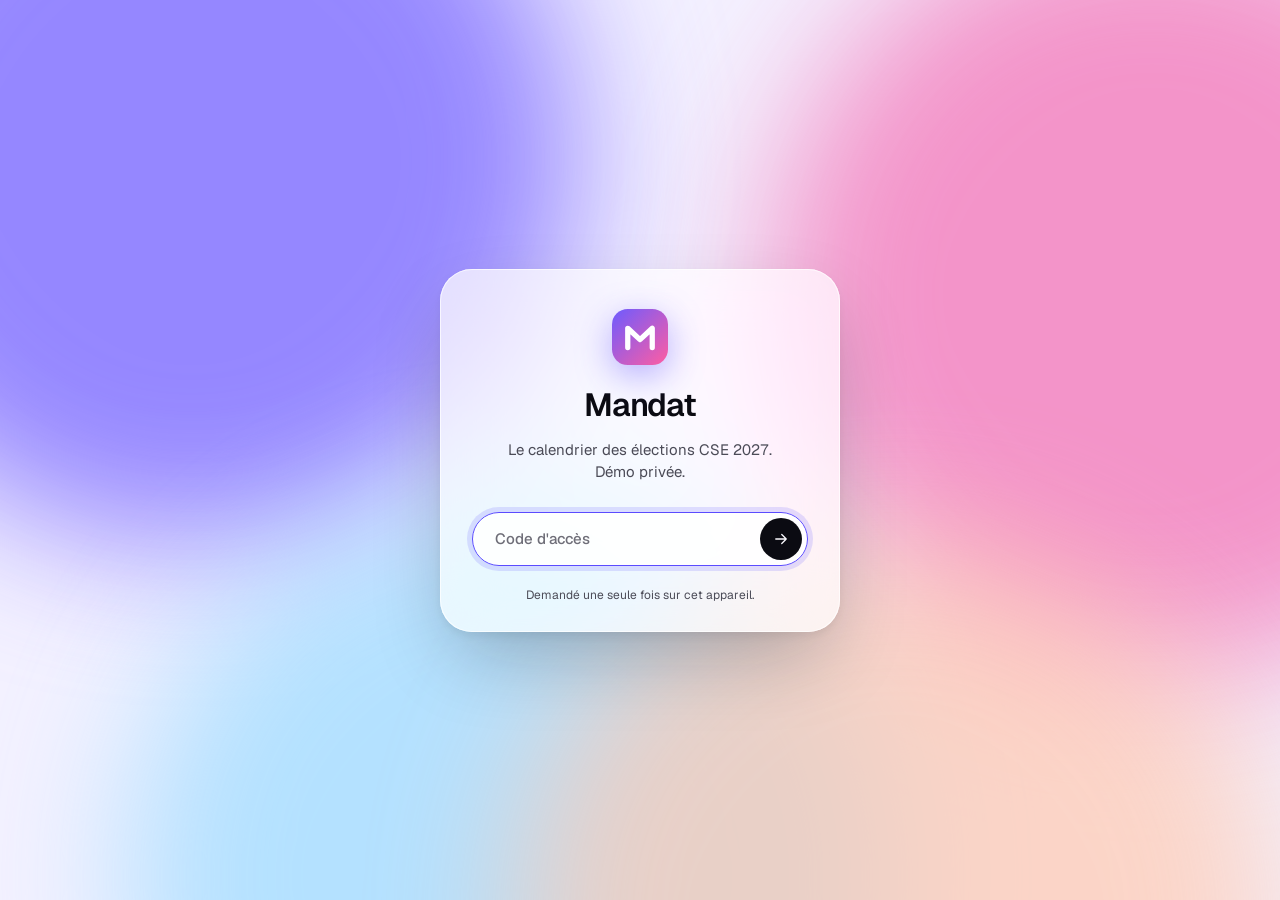
==== commit 1aa1b000: "Finitions Hallmark : tokens, accessibilité, bug assistant (mai/maintenant), détails mobile Co-Author" ====
--- a/index.html
+++ b/index.html
@@ -4,6 +4,7 @@
 <meta charset="utf-8">
 <meta name="viewport" content="width=device-width, initial-scale=1, viewport-fit=cover">
 <meta name="robots" content="noindex, nofollow">
+<meta name="description" content="Mandat : le calendrier des élections CSE 2027 et la liste d'appels des organismes de formation. Démo privée.">
 <meta name="theme-color" content="#F5F5F7">
 <title>Mandat</title>
 <link rel="preload" href="fonts/geist.woff2" as="font" type="font/woff2" crossorigin>
@@ -11,7 +12,7 @@
 <link rel="icon" href="data:image/svg+xml,%3Csvg xmlns='http://www.w3.org/2000/svg' viewBox='0 0 32 32'%3E%3Cdefs%3E%3ClinearGradient id='g' x1='0' y1='0' x2='1' y2='1'%3E%3Cstop offset='0' stop-color='%236D5BFF'/%3E%3Cstop offset='1' stop-color='%23FF5DA2'/%3E%3C/linearGradient%3E%3C/defs%3E%3Crect width='32' height='32' rx='9' fill='url(%23g)'/%3E%3Cpath d='M9 22V11l7 6.5L23 11v11' fill='none' stroke='white' stroke-width='3' stroke-linecap='round' stroke-linejoin='round'/%3E%3C/svg%3E">
 </head>
 <body>
-<svg width="0" height="0" style="position:absolute" aria-hidden="true">
+<svg width="0" height="0" style="position:absolute" aria-hidden="true" focusable="false">
   <defs>
     <linearGradient id="lg" x1="0" y1="0" x2="1" y2="1"><stop offset="0" stop-color="#6D5BFF"/><stop offset="1" stop-color="#FF5DA2"/></linearGradient>
     <symbol id="logo" viewBox="0 0 32 32"><rect width="32" height="32" rx="9" fill="url(#lg)"/><path d="M9 22V11l7 6.5L23 11v11" fill="none" stroke="#fff" stroke-width="3" stroke-linecap="round" stroke-linejoin="round"/></symbol>
@@ -49,7 +50,7 @@
     <p>Le calendrier des élections CSE 2027.<br>Démo privée.</p>
     <div class="field">
       <input id="pw" type="password" required placeholder="Code d'accès" aria-label="Code d'accès" spellcheck="false" autocomplete="current-password">
-      <button class="go" type="submit" id="lockBtn" aria-label="Ouvrir"><svg class="ic"><use href="#i-arrow"/></svg></button>
+      <button class="go" type="submit" id="lockBtn" aria-label="Ouvrir"><svg class="ic" aria-hidden="true"><use href="#i-arrow"/></svg></button>
     </div>
     <p id="lockErr" class="lock-err" role="alert">Code incorrect. Vérifiez les tirets.</p>
     <p class="lock-foot">Demandé une seule fois sur cet appareil.</p>
@@ -61,15 +62,15 @@
     <a class="brand" href="#/accueil" aria-label="Accueil"><svg aria-hidden="true"><use href="#logo"/></svg><span>Mandat</span></a>
     <nav class="tabs" id="tabs" aria-label="Navigation">
       <span class="tab-ind" id="tabInd" aria-hidden="true"></span>
-      <a href="#/accueil" data-view="accueil"><svg class="ic"><use href="#i-home"/></svg><span>Accueil</span></a>
-      <a href="#/prospects" data-view="prospects"><svg class="ic"><use href="#i-list"/></svg><span>Prospects</span></a>
-      <a href="#/calendrier" data-view="calendrier"><svg class="ic"><use href="#i-cal"/></svg><span>Calendrier</span></a>
-      <a href="#/assistant" data-view="assistant"><svg class="ic"><use href="#i-scale"/></svg><span>Assistant</span></a>
-      <a href="#/methode" data-view="methode"><svg class="ic"><use href="#i-book"/></svg><span>Méthode</span></a>
+      <a href="#/accueil" data-view="accueil"><svg class="ic" aria-hidden="true"><use href="#i-home"/></svg><span>Accueil</span></a>
+      <a href="#/prospects" data-view="prospects"><svg class="ic" aria-hidden="true"><use href="#i-list"/></svg><span>Prospects</span></a>
+      <a href="#/calendrier" data-view="calendrier"><svg class="ic" aria-hidden="true"><use href="#i-cal"/></svg><span>Calendrier</span></a>
+      <a href="#/assistant" data-view="assistant"><svg class="ic" aria-hidden="true"><use href="#i-scale"/></svg><span>Assistant</span></a>
+      <a href="#/methode" data-view="methode"><svg class="ic" aria-hidden="true"><use href="#i-book"/></svg><span>Méthode</span></a>
     </nav>
     <div class="top-r">
-      <button class="kbtn" id="openCmd" type="button" data-tip="Chercher un établissement ou une action"><svg class="ic"><use href="#i-search"/></svg><span>Rechercher</span><kbd>Ctrl K</kbd></button>
-      <button class="iconbtn" id="logout" type="button" aria-label="Verrouiller" data-tip="Verrouiller cet appareil : le code sera redemandé. Votre suivi reste enregistré."><svg class="ic"><use href="#i-lock"/></svg></button>
+      <button class="kbtn" id="openCmd" type="button" data-tip="Chercher un établissement ou une action"><svg class="ic" aria-hidden="true"><use href="#i-search"/></svg><span>Rechercher</span><kbd>Ctrl K</kbd></button>
+      <button class="iconbtn" id="logout" type="button" aria-label="Verrouiller" data-tip="Verrouiller cet appareil : le code sera redemandé. Votre suivi reste enregistré."><svg class="ic" aria-hidden="true"><use href="#i-lock"/></svg></button>
     </div>
   </header>
   <main id="main" class="main" tabindex="-1"></main>
@@ -81,11 +82,15 @@
 
 <dialog id="cmd" class="cmd" aria-label="Recherche">
   <div class="cmd-in">
-    <label class="cmd-field"><svg class="ic"><use href="#i-search"/></svg><input id="cmdIn" placeholder="Établissement, ville, action…" autocomplete="off" spellcheck="false" aria-label="Rechercher"><kbd>Échap</kbd></label>
+    <label class="cmd-field"><svg class="ic" aria-hidden="true"><use href="#i-search"/></svg><input id="cmdIn" placeholder="Établissement, ville, action…" autocomplete="off" spellcheck="false" aria-label="Rechercher"><kbd>Échap</kbd></label>
     <div class="cmd-list" id="cmdList" role="listbox"></div>
   </div>
 </dialog>
 
+<div id="curtain" class="curtain" hidden aria-hidden="true">
+  <div class="mesh"><i></i><i></i><i></i><i></i></div>
+  <div class="c-in"><svg class="c-logo" aria-hidden="true"><use href="#logo"/></svg><span class="c-title" id="curtainTitle">Mandat</span><span class="c-sub" id="curtainSub"></span></div>
+</div>
 <div id="tip" class="tip" role="tooltip"></div>
 <div id="toasts" class="toasts" aria-live="polite"></div>
 
--- a/style.css
+++ b/style.css
@@ -1,9 +1,18 @@
+/* Hallmark · app screen polish of an existing system · genre modern-minimal · theme: custom (Mandat, kept) · signature: the call session card stack */
+/* critique: one violet signal on cool grey, Geist; the work is the product screens, so motion and density serve the task. */
+/* waive 62: the whole app is decrypted client-side, nothing exists without scripting; hidden-at-rest states belong to script-driven components (session cards, tooltip, curtain). */
+/* waive 38iii: the coloured count in the hero headline is the page's one data signature, used once. */
+/* waive 29: blur is kept only on floating chrome (nav, menus, palette, lock card) where content scrolls beneath. */
+/* waive 24b: 2px steps kept on dense controls; the layout spacing sits on the 4px scale. */
 @font-face { font-family: "Geist"; src: url(fonts/geist.woff2) format("woff2"); font-weight: 100 900; font-display: swap; }
 @font-face { font-family: "Geist Mono"; src: url(fonts/geistmono.woff2) format("woff2"); font-weight: 100 900; font-display: swap; }
 
 :root {
   --canvas: #F5F5F7;
-  --surface: #FFFFFF;
+  --surface: #FDFDFF;
+  --on-dark: #FBFAFF;
+  --font: "Geist", system-ui, sans-serif;
+  --font-mono: "Geist Mono", ui-monospace, monospace;
   --raised: #FBFBFD;
   --fill: #EDEDF2;
   --fill-2: #E4E4EA;
@@ -20,7 +29,7 @@
   --hot: #F2481C;
   --hot-soft: #FFEDE6;
   --hot-ink: #B8330F;
-  --ok: #0EA66E;
+  --ok: #097E52;
   --ok-soft: #E2F7EE;
   --ok-ink: #077A50;
   --warn: #E08A00;
@@ -38,12 +47,70 @@
   --out: cubic-bezier(.16, 1, .3, 1);
   --t-xs: .75rem; --t-sm: .8125rem; --t-md: .9375rem; --t-lg: 1.0625rem; --t-xl: 1.375rem; --t-2xl: 2rem; --t-3xl: clamp(2.25rem, 4.2vw, 3.5rem);
   color-scheme: light;
+  --lit-1: #F2F2F6;
+  --lit-2: #2A2A36;
+  --lit-3: #8B7BFF;
+  --lit-4: #FF8CC0;
+  --lit-5: #9FDCFF;
+  --lit-6: #FFC9B0;
+  --lit-7: #F3F1FF;
+  --lit-8: rgba(255, 255, 255, .72);
+  --lit-9: rgba(255, 255, 255, .7);
+  --lit-10: rgba(91, 75, 255, .45);
+  --lit-11: rgba(255, 255, 255, .9);
+  --lit-12: rgba(91, 75, 255, .16);
+  --lit-13: rgba(255, 255, 255, .35);
+  --lit-14: rgba(245, 245, 247, .72);
+  --lit-15: rgba(245, 245, 247, .85);
+  --lit-16: rgba(255, 255, 255, .8);
+  --lit-17: rgba(11, 11, 18, .5);
+  --lit-18: rgba(14, 166, 110, .5);
+  --lit-19: rgba(14, 166, 110, 0);
+  --lit-20: rgba(242, 72, 28, .1);
+  --lit-21: rgba(242, 72, 28, .02);
+  --lit-22: rgba(242, 72, 28, .25);
+  --lit-23: #7B6DFF;
+  --lit-24: #FF8A60;
+  --lit-25: rgba(242, 72, 28, .5);
+  --lit-26: rgba(242, 72, 28, 0);
+  --lit-27: rgba(245, 245, 247, 0);
+  --lit-28: rgba(91, 75, 255, .14);
+  --lit-29: #FAFAFC;
+  --lit-30: rgba(255, 255, 255, .92);
+  --lit-31: rgba(11, 11, 18, 0);
+  --lit-32: rgba(11, 11, 18, .22);
+  --lit-33: #FFF1EB;
+  --lit-34: #FFE6EF;
+  --lit-35: #8E3A1E;
+  --lit-36: #F0EEFF;
+  --lit-37: #E9F4FF;
+  --lit-38: #3E3A7A;
+  --lit-39: rgba(91, 75, 255, .15);
+  --lit-40: #F7F6FF;
+  --lit-41: rgba(255, 255, 255, .75);
+  --lit-42: #1E1E28;
+  --lit-43: rgba(245, 245, 247, .9);
+  --lit-44: rgba(14, 166, 110, .6);
+  --lit-45: #FFF3EE;
+  --lit-46: #FFFFFF;
+  --lit-47: rgba(242, 72, 28, .35);
+  --lit-48: #24242E;
+  --lit-49: rgba(11, 11, 18, .18);
+  --lit-50: rgba(255, 255, 255, .85);
+  --lit-51: #0E0B24;
+  --lit-52: rgba(91, 75, 255, .6);
+  --lit-53: rgba(11, 11, 18, .92);
+  --lit-54: rgba(245, 245, 247, .96);
+  --lit-55: rgba(245, 245, 247, .98);
+  --lit-56: rgba(255, 255, 255, .88);
+  --lit-57: #ddd;
 }
 
 * { box-sizing: border-box; }
-html { -webkit-text-size-adjust: 100%; }
-body { margin: 0; font: 400 var(--t-md)/1.5 "Geist", system-ui, sans-serif; color: var(--ink); background: var(--canvas); font-feature-settings: "tnum"; -webkit-font-smoothing: antialiased; }
-::selection { background: var(--brand); color: #fff; }
+html { -webkit-text-size-adjust: 100%; overflow-x: clip; }
+body { overflow-x: clip; }
+body { margin: 0; font: 400 var(--t-md)/1.5 var(--font); color: var(--ink); background: var(--canvas); font-feature-settings: "tnum"; -webkit-font-smoothing: antialiased; }
+::selection { background: var(--brand); color: var(--on-dark); }
 :focus-visible { outline: 2.5px solid var(--brand); outline-offset: 2px; border-radius: 8px; }
 a { color: var(--brand-ink); text-underline-offset: 3px; text-decoration-thickness: 1px; }
 button, input, select, textarea { font: inherit; color: inherit; }
@@ -51,61 +118,62 @@
 h1, h2, h3 { margin: 0; text-wrap: balance; font-weight: 600; letter-spacing: -.02em; }
 p { text-wrap: pretty; }
 [hidden] { display: none !important; }
-kbd { font: 500 11px "Geist Mono", monospace; color: var(--ink-3); background: var(--fill); border-radius: 5px; padding: 1px 6px; }
+kbd { font: 500 11px var(--font-mono); color: var(--ink-2); background: var(--fill); border-radius: 5px; padding: 1px 6px; }
 .ic { width: 18px; height: 18px; fill: none; stroke: currentColor; stroke-width: 1.7; stroke-linecap: round; stroke-linejoin: round; flex: none; }
-.mono { font-family: "Geist Mono", monospace; letter-spacing: -.01em; }
+.mono { font-family: var(--font-mono); letter-spacing: -.01em; }
 .muted { color: var(--ink-3); }
 * { scrollbar-width: thin; scrollbar-color: var(--hair-2) transparent; }
 
 /* ---------- Buttons: everything presses ---------- */
-.btn { --bg: var(--surface); --fg: var(--ink); --bd: var(--hair-2); position: relative; display: inline-flex; align-items: center; justify-content: center; gap: 8px; height: 40px; padding: 0 16px; border-radius: 99px; border: 1px solid var(--bd); background: var(--bg); color: var(--fg); font-weight: 500; font-size: var(--t-sm); cursor: pointer; white-space: nowrap; text-decoration: none; transition: transform .45s var(--spring), background .2s, box-shadow .2s, border-color .2s; user-select: none; }
-.btn:hover { --bg: var(--raised); box-shadow: var(--sh-1); transform: translateY(-1px); }
+.btn { --bg: var(--surface); --fg: var(--ink); --bd: var(--hair-2); position: relative; display: inline-flex; align-items: center; justify-content: center; gap: 8px; height: 40px; padding: 0 16px; border-radius: 99px; border: 1px solid var(--bd); background: var(--bg); color: var(--fg); font-weight: 500; font-size: var(--t-sm); cursor: pointer; white-space: nowrap; text-decoration: none; transition: transform .48s var(--spring), background .2s, box-shadow .2s, border-color .2s; user-select: none; }
+.btn:hover { --bg: var(--lit-1); }
 .btn:active { transform: scale(.95); transition-duration: .08s; }
-.btn.primary { --bg: var(--ink); --fg: #fff; --bd: var(--ink); }
-.btn.primary:hover { --bg: #23232E; box-shadow: 0 8px 20px -6px rgba(11, 11, 18, .45); }
-.btn.brand { --bg: var(--brand); --fg: #fff; --bd: var(--brand); }
-.btn.brand:hover { --bg: var(--brand-2); box-shadow: 0 10px 24px -8px rgba(91, 75, 255, .6); }
+.btn:disabled, .btn[disabled] { opacity: .45; cursor: not-allowed; transform: none; }
+.btn.primary { --bg: var(--ink); --fg: var(--on-dark); --bd: var(--ink); }
+.btn.primary:hover { --bg: var(--lit-2); }
+.btn.brand { --bg: var(--brand); --fg: var(--on-dark); --bd: var(--brand); }
+.btn.brand:hover { --bg: var(--brand-2); }
 .btn.ghost { --bg: transparent; --bd: transparent; }
 .btn.ghost:hover { --bg: var(--fill); box-shadow: none; }
 .btn.lg { height: 48px; padding: 0 22px; font-size: var(--t-md); }
-.iconbtn { display: inline-grid; place-items: center; width: 36px; height: 36px; border-radius: 50%; border: 0; background: transparent; color: var(--ink-2); cursor: pointer; transition: transform .45s var(--spring), background .2s; }
+.iconbtn { display: inline-grid; place-items: center; width: 36px; height: 36px; border-radius: 50%; border: 0; background: transparent; color: var(--ink-2); cursor: pointer; transition: transform .48s var(--spring), background .2s; }
 .iconbtn:hover { background: var(--fill); color: var(--ink); }
 .iconbtn:active { transform: scale(.88); transition-duration: .08s; }
-.mini { display: inline-grid; place-items: center; width: 30px; height: 30px; border: 0; border-radius: 50%; background: transparent; color: var(--ink-3); cursor: pointer; transition: transform .45s var(--spring), background .2s, color .2s; }
+.mini { display: inline-grid; place-items: center; width: 30px; height: 30px; border: 0; border-radius: 50%; background: transparent; color: var(--ink-3); cursor: pointer; transition: transform .48s var(--spring), background .2s, color .2s; }
 .mini:hover { background: var(--fill); color: var(--ink); }
 .mini:active { transform: scale(.82); transition-duration: .08s; }
 .mini .ic { width: 15px; height: 15px; }
 
 /* ---------- Mesh gradient (lock, hero, session) ---------- */
 .mesh { position: absolute; inset: 0; overflow: hidden; pointer-events: none; }
-.mesh i { position: absolute; width: 60vmax; height: 60vmax; border-radius: 50%; filter: blur(70px); opacity: .85; mix-blend-mode: multiply; animation: drift 22s ease-in-out infinite alternate; }
-.mesh i:nth-child(1) { background: #8B7BFF; left: -15%; top: -25%; }
-.mesh i:nth-child(2) { background: #FF8CC0; right: -20%; top: -10%; animation-delay: -6s; animation-duration: 26s; }
-.mesh i:nth-child(3) { background: #9FDCFF; left: 10%; bottom: -40%; animation-delay: -12s; mix-blend-mode: normal; opacity: .75; }
-.mesh i:nth-child(4) { background: #FFC9B0; right: 0; bottom: -45%; animation-delay: -3s; animation-duration: 30s; opacity: .7; mix-blend-mode: normal; }
+.mesh i { position: absolute; width: 60vmax; height: 60vmax; border-radius: 50%; filter: blur(70px); opacity: .85; mix-blend-mode: multiply; animation: drift 35.2s ease-in-out infinite alternate; }
+.mesh i:nth-child(1) { background: var(--lit-3); left: -15%; top: -25%; }
+.mesh i:nth-child(2) { background: var(--lit-4); right: -20%; top: -10%; animation-delay: -6s; animation-duration: 27.73s; }
+.mesh i:nth-child(3) { background: var(--lit-5); left: 10%; bottom: -40%; animation-delay: -12s; mix-blend-mode: normal; opacity: .75; }
+.mesh i:nth-child(4) { background: var(--lit-6); right: 0; bottom: -45%; animation-delay: -3s; animation-duration: 32.0s; opacity: .7; mix-blend-mode: normal; }
 @keyframes drift { 0% { transform: translate(0, 0) scale(1); } 50% { transform: translate(6%, 8%) scale(1.12); } 100% { transform: translate(-6%, 4%) scale(.95); } }
 
 /* ---------- Lock ---------- */
-.lock { position: fixed; inset: 0; z-index: 100; display: grid; place-items: center; padding: 24px; background: #F3F1FF; overflow: hidden; }
-.lock-card { position: relative; width: min(400px, 100%); padding: 40px 32px 28px; border-radius: 32px; background: rgba(255, 255, 255, .72); backdrop-filter: blur(30px) saturate(1.6); -webkit-backdrop-filter: blur(30px) saturate(1.6); box-shadow: var(--sh-3), inset 0 0 0 1px rgba(255, 255, 255, .7); text-align: center; display: grid; justify-items: center; gap: 10px; animation: rise .9s var(--spring) both; }
-.lock-logo { width: 56px; height: 56px; filter: drop-shadow(0 10px 18px rgba(91, 75, 255, .45)); animation: pop 1s var(--spring) .1s both; }
+.lock { position: fixed; inset: 0; z-index: 100; display: grid; place-items: center; padding: 24px; background: var(--lit-7); overflow: hidden; }
+.lock-card { position: relative; width: min(400px, 100%); padding: 40px 32px 28px; border-radius: 32px; background: var(--lit-8); backdrop-filter: blur(30px) saturate(1.6); -webkit-backdrop-filter: blur(30px) saturate(1.6); box-shadow: var(--sh-3), inset 0 0 0 1px var(--lit-9); text-align: center; display: grid; justify-items: center; gap: 10px; animation: rise .96s var(--spring) both; }
+.lock-logo { width: 56px; height: 56px; filter: drop-shadow(0 10px 18px var(--lit-10)); animation: pop 1.07s var(--spring) .1s both; }
 .lock-card h1 { font-size: var(--t-2xl); letter-spacing: -.035em; margin-top: 6px; }
 .lock-card > p { margin: 0; color: var(--ink-2); }
 .field { position: relative; width: 100%; margin-top: 18px; }
-.field input { width: 100%; height: 54px; border-radius: 99px; border: 1px solid var(--hair-2); background: rgba(255, 255, 255, .9); padding: 0 60px 0 22px; font: 500 var(--t-md) "Geist Mono", monospace; transition: border-color .2s, box-shadow .3s; }
-.field input::placeholder { font-family: "Geist", sans-serif; color: var(--ink-3); }
-.field input:focus { outline: none; border-color: var(--brand); box-shadow: 0 0 0 5px rgba(91, 75, 255, .16); }
-.field .go { position: absolute; right: 6px; top: 6px; width: 42px; height: 42px; border-radius: 50%; border: 0; background: var(--ink); color: #fff; display: grid; place-items: center; cursor: pointer; transition: transform .5s var(--spring), background .2s; }
-.field .go:hover { transform: scale(1.06); background: var(--brand); }
+.field input { width: 100%; height: 54px; border-radius: 99px; border: 1px solid var(--hair-2); background: var(--lit-11); padding: 0 60px 0 22px; font: 500 var(--t-md) var(--font-mono); transition: border-color .2s, box-shadow .32s; }
+.field input::placeholder { font-family: var(--font); color: var(--ink-3); }
+.field input:focus { outline: none; border-color: var(--brand); box-shadow: 0 0 0 5px var(--lit-12); }
+.field .go { position: absolute; right: 6px; top: 6px; width: 42px; height: 42px; border-radius: 50%; border: 0; background: var(--ink); color: var(--on-dark); display: grid; place-items: center; cursor: pointer; transition: transform .53s var(--spring), background .2s; }
+.field .go:hover { background: var(--brand); }
 .field .go:active { transform: scale(.9); }
 .field .go.busy svg { display: none; }
-.field .go.busy::after { content: ""; width: 18px; height: 18px; border-radius: 50%; border: 2px solid rgba(255, 255, 255, .35); border-top-color: #fff; animation: spin .7s linear infinite; }
-.lock-err { margin: 0; font-size: var(--t-sm); color: var(--hot-ink); max-height: 0; opacity: 0; overflow: hidden; transition: opacity .25s, max-height .3s var(--out); }
+.field .go.busy::after { content: ""; width: 18px; height: 18px; border-radius: 50%; border: 2px solid var(--lit-13); border-top-color: var(--on-dark); animation: spin 1.12s linear infinite; }
+.lock-err { margin: 0; font-size: var(--t-sm); color: var(--hot-ink); max-height: 0; opacity: 0; overflow: hidden; transition: opacity .25s, max-height .32s var(--out); }
 .lock-err.on { max-height: 24px; opacity: 1; }
-.lock-card.shake { animation: shake .55s var(--spring-soft); }
+.lock-card.shake { animation: shake .59s var(--spring-soft); }
 .lock-foot { margin: 6px 0 0; font-size: var(--t-xs); color: var(--ink-3); }
-.lock.leave .lock-card { animation: out .5s var(--out) forwards; }
-.lock.leave { animation: fade .55s .2s var(--out) forwards; }
+.lock.leave .lock-card { animation: out .53s var(--out) forwards; }
+.lock.leave { animation: fade .59s .2s var(--out) forwards; }
 @keyframes rise { from { opacity: 0; transform: translateY(30px) scale(.94); } }
 @keyframes pop { from { opacity: 0; transform: scale(.4) rotate(-20deg); } }
 @keyframes spin { to { transform: rotate(360deg); } }
@@ -115,27 +183,27 @@
 
 /* ---------- Shell ---------- */
 .app { min-height: 100dvh; }
-.top { position: sticky; top: 0; z-index: 30; display: grid; grid-template-columns: 1fr auto 1fr; align-items: center; gap: 16px; padding: 12px clamp(16px, 3vw, 32px); background: rgba(245, 245, 247, .72); backdrop-filter: blur(20px) saturate(1.8); -webkit-backdrop-filter: blur(20px) saturate(1.8); border-bottom: 1px solid transparent; transition: border-color .3s, background .3s; }
-.top.scrolled { border-bottom-color: var(--hair); background: rgba(245, 245, 247, .85); }
+.top { position: sticky; top: 0; z-index: 30; display: grid; grid-template-columns: 1fr auto 1fr; align-items: center; gap: 16px; padding: 12px clamp(16px, 3vw, 32px); background: var(--lit-14); backdrop-filter: blur(20px) saturate(1.8); -webkit-backdrop-filter: blur(20px) saturate(1.8); border-bottom: 1px solid transparent; transition: border-color .32s, background .32s; }
+.top.scrolled { border-bottom-color: var(--hair); background: var(--lit-15); }
 .brand { display: inline-flex; align-items: center; gap: 10px; text-decoration: none; color: var(--ink); font-weight: 600; font-size: var(--t-lg); letter-spacing: -.02em; justify-self: start; }
-.brand svg { width: 30px; height: 30px; transition: transform .6s var(--spring); }
-.brand:hover svg { transform: rotate(-8deg) scale(1.08); }
-.tabs { position: relative; display: flex; gap: 2px; padding: 4px; border-radius: 99px; background: rgba(255, 255, 255, .8); box-shadow: var(--sh-1), inset 0 0 0 1px var(--hair); }
+.brand svg { width: 30px; height: 30px; transition: transform .64s var(--spring); }
+
+.tabs { position: relative; display: flex; gap: 2px; padding: 4px; border-radius: 99px; background: var(--lit-16); box-shadow: var(--sh-1), inset 0 0 0 1px var(--hair); }
 .tabs a { position: relative; z-index: 1; display: inline-flex; align-items: center; gap: 7px; height: 36px; padding: 0 14px; border-radius: 99px; color: var(--ink-2); text-decoration: none; font-weight: 500; font-size: var(--t-sm); transition: color .25s; }
-.tabs a .ic { width: 16px; height: 16px; transition: transform .5s var(--spring); }
+.tabs a .ic { width: 16px; height: 16px; transition: transform .53s var(--spring); }
 .tabs a:hover { color: var(--ink); }
-.tabs a:hover .ic { transform: scale(1.15) rotate(-6deg); }
-.tabs a[aria-current="page"] { color: #fff; }
-.tab-ind { position: absolute; z-index: 0; top: 4px; left: 4px; width: 0; height: 36px; border-radius: 99px; background: var(--ink); box-shadow: 0 6px 16px -6px rgba(11, 11, 18, .5); transition: left .55s var(--spring), width .55s var(--spring); }
+
+.tabs a[aria-current="page"] { color: var(--on-dark); }
+.tab-ind { position: absolute; z-index: 0; top: 4px; left: 4px; width: 0; height: 36px; border-radius: 99px; background: var(--ink); box-shadow: 0 6px 16px -6px var(--lit-17); transition: transform .59s var(--spring); }
 .top-r { justify-self: end; display: flex; align-items: center; gap: 6px; }
-.kbtn { display: inline-flex; align-items: center; gap: 8px; height: 36px; padding: 0 8px 0 12px; border-radius: 99px; border: 1px solid var(--hair-2); background: var(--surface); color: var(--ink-3); font-size: var(--t-sm); cursor: pointer; transition: transform .45s var(--spring), box-shadow .2s; }
-.kbtn:hover { box-shadow: var(--sh-1); color: var(--ink-2); }
+.kbtn { display: inline-flex; align-items: center; gap: 8px; height: 36px; padding: 0 8px 0 12px; border-radius: 99px; border: 1px solid var(--hair-2); background: var(--surface); color: var(--ink-3); font-size: var(--t-sm); cursor: pointer; transition: transform .48s var(--spring), box-shadow .2s; }
+.kbtn:hover { background: var(--lit-1); color: var(--ink-2); }
 .kbtn:active { transform: scale(.95); }
 .kbtn .ic { width: 16px; height: 16px; }
 .main { max-width: 1240px; margin: 0 auto; padding: 16px clamp(16px, 3vw, 32px) 96px; outline: none; }
-.view { animation: viewIn .55s var(--out) both; }
+.view { animation: viewIn .59s var(--out) both; }
 @keyframes viewIn { from { opacity: 0; transform: translateY(14px); filter: blur(6px); } }
-.stag > * { animation: up .75s var(--spring-soft) both; animation-delay: calc(var(--i, 0) * 50ms); }
+.stag > * { animation: up .8s var(--spring-soft) both; animation-delay: calc(var(--i, 0) * 70ms); }
 @keyframes up { from { opacity: 0; transform: translateY(22px) scale(.98); } }
 
 .page-head { display: flex; align-items: flex-end; justify-content: space-between; gap: 20px; flex-wrap: wrap; margin: 24px 0 20px; }
@@ -143,25 +211,25 @@
 .page-head p { margin: 10px 0 0; color: var(--ink-2); font-size: var(--t-lg); max-width: 60ch; }
 
 /* ---------- Home ---------- */
-.hero { position: relative; overflow: hidden; border-radius: 32px; padding: clamp(28px, 5vw, 56px); background: #F3F1FF; box-shadow: var(--sh-2); isolation: isolate; margin-top: 8px; }
+.hero { position: relative; overflow: hidden; border-radius: 32px; padding: clamp(28px, 5vw, 56px); background: var(--lit-7); box-shadow: var(--sh-2); isolation: isolate; margin-top: 8px; }
 .hero .mesh i { opacity: .55; filter: blur(60px); width: 42vmax; height: 42vmax; }
-.hero-in { position: relative; display: grid; gap: 18px; max-width: 780px; }
+.hero-in { position: relative; display: grid; grid-template-columns: minmax(0, 1fr); gap: 18px; max-width: 780px; }
 .hero .date { font-size: var(--t-sm); color: var(--ink-2); font-weight: 500; display: inline-flex; gap: 8px; align-items: center; }
-.hero .date i { width: 8px; height: 8px; border-radius: 50%; background: var(--ok); animation: pulse 2.2s infinite; }
-@keyframes pulse { 0% { box-shadow: 0 0 0 0 rgba(14, 166, 110, .5); } 70% { box-shadow: 0 0 0 10px rgba(14, 166, 110, 0); } 100% { box-shadow: 0 0 0 0 rgba(14, 166, 110, 0); } }
+.hero .date i { display: none; } .x-unused { width: 8px; height: 8px; border-radius: 50%; background: var(--ok); animation: pulse 3.52s infinite; }
+@keyframes pulse { 0% { box-shadow: 0 0 0 0 var(--lit-18); } 70% { box-shadow: 0 0 0 10px var(--lit-19); } 100% { box-shadow: 0 0 0 0 var(--lit-19); } }
 .hero h1 { font-size: clamp(2.4rem, 5.4vw, 4.4rem); line-height: .98; letter-spacing: -.055em; font-weight: 650; }
 .hero h1 .hl { color: var(--hot); }
 .hero p { margin: 0; font-size: var(--t-lg); color: var(--ink-2); max-width: 56ch; }
 .hero .acts { display: flex; gap: 10px; flex-wrap: wrap; margin-top: 6px; }
 
 .stats { display: grid; grid-template-columns: repeat(4, minmax(0, 1fr)); gap: 12px; margin: 12px 0; }
-.stat { background: var(--surface); border-radius: 20px; padding: 18px 20px; box-shadow: var(--sh-1); transition: transform .5s var(--spring), box-shadow .3s; }
-.stat:hover { transform: translateY(-3px); box-shadow: var(--sh-2); }
+.stat { background: var(--surface); border-radius: 20px; padding: 18px 20px; box-shadow: var(--sh-1); transition: transform .53s var(--spring), box-shadow .32s; }
+
 .stat b { display: block; font-size: clamp(1.6rem, 2.6vw, 2.2rem); font-weight: 600; letter-spacing: -.045em; line-height: 1.1; }
 .stat span { font-size: var(--t-sm); color: var(--ink-2); }
 
 .bento { display: grid; grid-template-columns: repeat(12, minmax(0, 1fr)); gap: 12px; }
-.tile { position: relative; background: var(--surface); border-radius: var(--r-lg); padding: 24px; box-shadow: var(--sh-1); overflow: hidden; transition: box-shadow .3s; min-width: 0; }
+.tile { position: relative; background: var(--surface); border-radius: var(--r-lg); padding: 24px; box-shadow: var(--sh-1); overflow: hidden; transition: box-shadow .32s; min-width: 0; }
 .tile:hover { box-shadow: var(--sh-2); }
 .tile h2 { font-size: var(--t-lg); }
 .tile .sub { margin: 4px 0 18px; font-size: var(--t-sm); color: var(--ink-2); }
@@ -170,14 +238,14 @@
 
 /* Year chart */
 .year { --g: 8px; position: relative; display: grid; grid-template-columns: repeat(12, minmax(0, 1fr)); gap: var(--g); height: 240px; align-items: end; }
-.year .win { position: absolute; top: 0; bottom: 28px; border-radius: 14px; background: linear-gradient(180deg, rgba(242, 72, 28, .1), rgba(242, 72, 28, .02)); box-shadow: inset 0 0 0 1px rgba(242, 72, 28, .25); pointer-events: none; }
+.year .win { position: absolute; top: 0; bottom: 28px; border-radius: 14px; background: linear-gradient(180deg, var(--lit-20), var(--lit-21)); box-shadow: inset 0 0 0 1px var(--lit-22); pointer-events: none; }
 .year .win span { position: absolute; top: 10px; left: 12px; font-size: var(--t-xs); font-weight: 600; color: var(--hot-ink); white-space: nowrap; }
 .mcol { position: relative; z-index: 1; height: 100%; display: flex; flex-direction: column; justify-content: flex-end; align-items: stretch; gap: 6px; border: 0; background: none; padding: 0; cursor: pointer; }
-.mcol .bar { height: calc(var(--h) * (100% - 64px)); min-height: 4px; border-radius: 10px; background: var(--fill-2); transform-origin: bottom; animation: grow .9s var(--spring) both; animation-delay: calc(var(--i) * 40ms); transition: background .25s, transform .45s var(--spring); }
-.mcol.s1 .bar { background: linear-gradient(180deg, #7B6DFF, var(--brand)); }
-.mcol.hot .bar { background: linear-gradient(180deg, #FF8A60, var(--hot)); }
-.mcol:hover .bar { transform: scale(1.06, 1.04); }
-.mcol .n { font-size: 11px; font-weight: 600; color: var(--ink-2); text-align: center; white-space: nowrap; animation: up .6s var(--spring-soft) both; animation-delay: calc(var(--i) * 40ms + 250ms); }
+.mcol .bar { height: calc(var(--h) * (100% - 64px)); min-height: 4px; border-radius: 10px; background: var(--fill-2); transform-origin: bottom; animation: grow .96s var(--spring) both; animation-delay: calc(var(--i) * 45ms); transition: background .25s, transform .48s var(--spring); }
+.mcol.s1 .bar { background: linear-gradient(180deg, var(--lit-23), var(--brand)); }
+.mcol.hot .bar { background: linear-gradient(180deg, var(--lit-24), var(--hot)); }
+.mcol:hover .bar { filter: brightness(1.08); }
+.mcol .n { font-size: 11px; font-weight: 600; color: var(--ink-2); text-align: center; white-space: nowrap; animation: up .64s var(--spring-soft) both; animation-delay: calc(var(--i) * 45ms + 300ms); }
 .mcol .m { height: 22px; font-size: var(--t-xs); color: var(--ink-3); text-align: center; }
 .mcol .m .ab { display: none; }
 @keyframes grow { from { transform: scaleY(0); } }
@@ -190,22 +258,22 @@
 .funnel .row { display: flex; justify-content: space-between; gap: 12px; font-size: var(--t-sm); color: var(--ink-2); }
 .funnel .row b { color: var(--ink); font-weight: 600; }
 .funnel .track { display: block; height: 10px; border-radius: 99px; background: var(--fill); overflow: hidden; }
-.funnel .fill { display: block; height: 100%; width: var(--w); min-width: 10px; border-radius: 99px; background: linear-gradient(90deg, var(--brand), var(--pink)); transform-origin: left; animation: growX 1.1s var(--spring-soft) both; animation-delay: calc(var(--i) * 90ms + 200ms); }
+.funnel .fill { display: block; height: 100%; width: var(--w); min-width: 10px; border-radius: 99px; background: var(--brand); transform-origin: left; animation: growX 1.17s var(--spring-soft) both; animation-delay: calc(var(--i) * 100ms + 250ms); }
 @keyframes growX { from { transform: scaleX(0); } }
 
 /* Regions */
 .regions { display: grid; gap: 8px; margin: 0; padding: 0; list-style: none; }
 .regions li { display: grid; grid-template-columns: minmax(0, 1fr) 46px; gap: 4px 12px; font-size: var(--t-sm); align-items: center; }
 .regions .rb { grid-column: 1 / -1; height: 6px; border-radius: 99px; background: var(--fill); overflow: hidden; }
-.regions .rb i { display: block; height: 100%; width: var(--w); border-radius: 99px; background: var(--hair-2); transform-origin: left; animation: growX 1s var(--spring-soft) both; animation-delay: calc(var(--i) * 40ms + 200ms); }
+.regions .rb i { display: block; height: 100%; width: var(--w); border-radius: 99px; background: var(--hair-2); transform-origin: left; animation: growX 1.07s var(--spring-soft) both; animation-delay: calc(var(--i) * 45ms + 250ms); }
 .regions li.on { font-weight: 600; }
-.regions li.on .rb i { background: linear-gradient(90deg, var(--brand), var(--pink)); }
+.regions li.on .rb i { background: var(--brand); }
 .regions b { text-align: right; font-weight: 500; }
 
 /* Up next */
 .next { list-style: none; margin: 0 -8px; padding: 0; display: grid; gap: 2px; }
-.next button { all: unset; box-sizing: border-box; width: 100%; display: grid; grid-template-columns: 40px minmax(0, 1fr) auto; gap: 12px; align-items: center; padding: 9px 8px; border-radius: 14px; cursor: pointer; transition: background .2s, transform .45s var(--spring); }
-.next button:hover { background: var(--canvas); transform: translateX(4px); }
+.next button { all: unset; box-sizing: border-box; width: 100%; display: grid; grid-template-columns: 40px minmax(0, 1fr) auto; gap: 12px; align-items: center; padding: 9px 8px; border-radius: 14px; cursor: pointer; transition: background .2s, transform .48s var(--spring); }
+.next button:hover { background: var(--canvas); }
 .next button:focus-visible { outline: 2.5px solid var(--brand); }
 .who { min-width: 0; }
 .who b { display: block; font-weight: 500; font-size: var(--t-sm); white-space: nowrap; overflow: hidden; text-overflow: ellipsis; }
@@ -218,36 +286,37 @@
 .pill.brand { background: var(--brand-soft); color: var(--brand-ink); }
 .pill.ok { background: var(--ok-soft); color: var(--ok-ink); }
 .pill .dot { width: 6px; height: 6px; border-radius: 50%; background: currentColor; }
-.pill.hot .dot { animation: pulse-hot 1.8s infinite; }
-@keyframes pulse-hot { 0% { box-shadow: 0 0 0 0 rgba(242, 72, 28, .5); } 70% { box-shadow: 0 0 0 6px rgba(242, 72, 28, 0); } 100% { box-shadow: 0 0 0 0 rgba(242, 72, 28, 0); } }
+.pill.hot .dot { animation: pulse-hot 2.88s infinite; }
+@keyframes pulse-hot { 0% { box-shadow: 0 0 0 0 var(--lit-25); } 70% { box-shadow: 0 0 0 6px var(--lit-26); } 100% { box-shadow: 0 0 0 0 var(--lit-26); } }
 
 /* ---------- Prospects ---------- */
-.bar-tools { position: sticky; top: 61px; z-index: 10; display: grid; gap: 10px; padding: 10px 0 14px; margin: 0 -4px; padding-inline: 4px; background: linear-gradient(var(--canvas) 82%, rgba(245, 245, 247, 0)); }
+.bar-tools { position: sticky; top: 61px; z-index: 10; display: grid; grid-template-columns: minmax(0, 1fr); gap: 10px; padding: 10px 0 14px; margin: 0 -4px; padding-inline: 4px; background: linear-gradient(var(--canvas) 82%, var(--lit-27)); }
 .row-tools { display: flex; gap: 8px; align-items: center; flex-wrap: wrap; }
 .search { position: relative; flex: 1 1 260px; max-width: 420px; }
 .search .ic { position: absolute; left: 14px; top: 11px; color: var(--ink-3); }
-.search input { width: 100%; height: 40px; border-radius: 99px; border: 1px solid var(--hair-2); background: var(--surface); padding: 0 16px 0 40px; transition: border-color .2s, box-shadow .3s; }
-.search input:focus { outline: none; border-color: var(--brand); box-shadow: 0 0 0 4px rgba(91, 75, 255, .14); }
+.search input { width: 100%; height: 40px; border-radius: 99px; border: 1px solid var(--hair-2); background: var(--surface); padding: 0 16px 0 40px; transition: border-color .2s, box-shadow .32s; }
+.search input:focus { outline: none; border-color: var(--brand); box-shadow: 0 0 0 4px var(--lit-28); }
 .search input::placeholder { color: var(--ink-3); }
 .seg { position: relative; display: inline-flex; padding: 3px; border-radius: 99px; background: var(--fill); }
 .seg button { position: relative; z-index: 1; height: 34px; padding: 0 14px; border: 0; border-radius: 99px; background: transparent; font-size: var(--t-sm); font-weight: 500; color: var(--ink-2); cursor: pointer; transition: color .2s; white-space: nowrap; }
 .seg button[aria-pressed="true"] { color: var(--ink); }
-.seg .seg-ind { position: absolute; top: 3px; left: 3px; height: 34px; border-radius: 99px; background: var(--surface); box-shadow: var(--sh-1); transition: left .5s var(--spring), width .5s var(--spring); }
+.seg .seg-ind { position: absolute; top: 3px; left: 3px; height: 34px; border-radius: 99px; background: var(--surface); box-shadow: var(--sh-1); transition: transform .53s var(--spring); }
 .chips { display: flex; gap: 6px; overflow-x: auto; padding: 2px; scrollbar-width: none; }
 .chips::-webkit-scrollbar { display: none; }
-.chip { flex: none; height: 32px; padding: 0 13px; border-radius: 99px; border: 1px solid var(--hair-2); background: var(--surface); font-size: var(--t-sm); font-weight: 500; color: var(--ink-2); cursor: pointer; transition: transform .45s var(--spring), background .2s, color .2s, border-color .2s; display: inline-flex; align-items: center; gap: 6px; }
-.chip:hover { border-color: var(--ink-3); color: var(--ink); }
+.chip { flex: none; height: 32px; padding: 0 13px; border-radius: 99px; border: 1px solid var(--hair-2); background: var(--surface); font-size: var(--t-sm); font-weight: 500; color: var(--ink-2); cursor: pointer; transition: transform .48s var(--spring), background .2s, color .2s, border-color .2s; display: inline-flex; align-items: center; gap: 6px; }
+.chip:hover { background: var(--lit-1); color: var(--ink); }
 .chip:active { transform: scale(.92); }
-.chip[aria-pressed="true"] { background: var(--ink); border-color: var(--ink); color: #fff; }
+.chip[aria-pressed="true"] { background: var(--ink); border-color: var(--ink); color: var(--on-dark); }
 .chip small { font-size: 11px; opacity: .7; font-weight: 500; }
 .select { height: 40px; border-radius: 99px; border: 1px solid var(--hair-2); padding: 0 34px 0 14px; background: var(--surface) url("data:image/svg+xml,%3Csvg xmlns='http://www.w3.org/2000/svg' viewBox='0 0 24 24'%3E%3Cpath d='m7 10 5 5 5-5' fill='none' stroke='%236E6E78' stroke-width='1.8' stroke-linecap='round'/%3E%3C/svg%3E") no-repeat right 10px center / 16px; appearance: none; font-size: var(--t-sm); font-weight: 500; cursor: pointer; }
 .spacer { flex: 1; }
-.count-line { font-size: var(--t-sm); color: var(--ink-2); }
+.filters { display: contents; }
+.count-line { font-size: var(--t-sm); color: var(--ink-2); min-width: 0; }
 .count-line b { color: var(--ink); }
 
 .plist { list-style: none; margin: 0; padding: 0; display: grid; gap: 8px; }
-.prow { position: relative; display: grid; grid-template-columns: 40px minmax(0, 2.2fr) minmax(0, 1fr) 90px 170px 196px; gap: 16px; align-items: center; padding: 12px 16px; border-radius: var(--r); background: var(--surface); box-shadow: var(--sh-1); cursor: pointer; transition: transform .5s var(--spring), box-shadow .3s, opacity .3s; }
-.prow:hover { transform: translateY(-2px); box-shadow: var(--sh-2); }
+.prow { position: relative; display: grid; grid-template-columns: 40px minmax(0, 2.2fr) minmax(0, 1fr) 90px 170px 196px; gap: 16px; align-items: center; padding: 12px 16px; border-radius: var(--r); background: var(--surface); box-shadow: var(--sh-1); cursor: pointer; transition: transform .53s var(--spring), box-shadow .32s, opacity .32s; }
+.prow:hover { background: var(--lit-29); box-shadow: var(--sh-2); }
 .prow:active { transform: scale(.99); transition-duration: .1s; }
 .prow.dim { opacity: .5; }
 .prow .c-el { font-size: var(--t-xs); color: var(--ink-3); text-align: right; }
@@ -258,7 +327,7 @@
 .tel a { color: var(--ink); text-decoration: none; font-size: var(--t-sm); }
 .tel a:hover { color: var(--brand-ink); }
 .none { font-size: var(--t-xs); color: var(--ink-3); }
-.stsel { height: 32px; border-radius: 99px; border: 0; padding: 0 28px 0 12px; font-size: var(--t-xs); font-weight: 600; appearance: none; cursor: pointer; background: var(--fill) url("data:image/svg+xml,%3Csvg xmlns='http://www.w3.org/2000/svg' viewBox='0 0 24 24'%3E%3Cpath d='m7 10 5 5 5-5' fill='none' stroke='%234B4B57' stroke-width='2' stroke-linecap='round'/%3E%3C/svg%3E") no-repeat right 8px center / 14px; color: var(--ink-2); transition: background-color .25s, color .25s, transform .45s var(--spring); }
+.stsel { height: 32px; border-radius: 99px; border: 0; padding: 0 28px 0 12px; font-size: var(--t-xs); font-weight: 600; appearance: none; cursor: pointer; background: var(--fill) url("data:image/svg+xml,%3Csvg xmlns='http://www.w3.org/2000/svg' viewBox='0 0 24 24'%3E%3Cpath d='m7 10 5 5 5-5' fill='none' stroke='%234B4B57' stroke-width='2' stroke-linecap='round'/%3E%3C/svg%3E") no-repeat right 8px center / 14px; color: var(--ink-2); transition: background-color .25s, color .25s, transform .48s var(--spring); }
 .stsel:active { transform: scale(.94); }
 .stsel[data-s="appele"] { background-color: var(--brand-soft); color: var(--brand-ink); }
 .stsel[data-s="rappeler"] { background-color: var(--warn-soft); color: var(--warn-ink); }
@@ -268,7 +337,7 @@
 .hq { font-size: 11px; color: var(--ink-3); margin-left: 4px; }
 .empty { text-align: center; padding: 64px 16px; color: var(--ink-2); }
 .empty b { display: block; font-size: var(--t-lg); color: var(--ink); margin-bottom: 4px; }
-.menu { margin: 0; inset: auto; border: 0; border-radius: 18px; background: rgba(255, 255, 255, .92); backdrop-filter: blur(24px) saturate(1.8); -webkit-backdrop-filter: blur(24px) saturate(1.8); box-shadow: var(--sh-3), inset 0 0 0 1px var(--hair); padding: 6px; min-width: 260px; opacity: 0; transform: scale(.92) translateY(-6px); transform-origin: top right; transition: opacity .2s, transform .45s var(--spring), display .45s allow-discrete, overlay .45s allow-discrete; }
+.menu { position: fixed; margin: 0; inset: auto; border: 0; border-radius: 18px; background: var(--lit-30); backdrop-filter: blur(24px) saturate(1.8); -webkit-backdrop-filter: blur(24px) saturate(1.8); box-shadow: var(--sh-3), inset 0 0 0 1px var(--hair); padding: 6px; min-width: 260px; opacity: 0; transform: scale(.92) translateY(-6px); transform-origin: top right; transition: opacity .2s, transform .48s var(--spring), display .48s allow-discrete, overlay .48s allow-discrete; }
 .menu:popover-open { opacity: 1; transform: none; }
 @starting-style { .menu:popover-open { opacity: 0; transform: scale(.92) translateY(-6px); } }
 .menu button { display: flex; justify-content: space-between; gap: 16px; width: 100%; text-align: left; background: none; border: 0; padding: 10px 12px; border-radius: 12px; cursor: pointer; font-size: var(--t-sm); font-weight: 500; transition: background .15s; }
@@ -276,38 +345,38 @@
 .menu button span { color: var(--ink-3); font-weight: 400; }
 
 /* ---------- Sheet ---------- */
-.sheet { border: 0; padding: 0; margin: 12px 12px 12px auto; height: calc(100dvh - 24px); max-height: none; width: min(480px, calc(100vw - 24px)); border-radius: 28px; background: var(--surface); box-shadow: var(--sh-3); overflow: auto; transform: translateX(110%); transition: transform .65s var(--spring-soft), display .65s allow-discrete, overlay .65s allow-discrete; }
+.sheet { border: 0; padding: 0; margin: 12px 12px 12px auto; height: calc(100dvh - 24px); max-height: none; width: min(480px, calc(100% - 24px)); border-radius: 28px; background: var(--surface); box-shadow: var(--sh-3); overflow: auto; transform: translateX(110%); transition: transform .69s var(--spring-soft), display .69s allow-discrete, overlay .69s allow-discrete; }
 .sheet[open] { transform: none; }
 @starting-style { .sheet[open] { transform: translateX(110%); } }
-.sheet::backdrop { background: rgba(11, 11, 18, 0); transition: background .4s, display .4s allow-discrete, overlay .4s allow-discrete; }
-.sheet[open]::backdrop { background: rgba(11, 11, 18, .22); }
-@starting-style { .sheet[open]::backdrop { background: rgba(11, 11, 18, 0); } }
+.sheet::backdrop { background: var(--lit-31); transition: background .43s, display .43s allow-discrete, overlay .43s allow-discrete; }
+.sheet[open]::backdrop { background: var(--lit-32); }
+@starting-style { .sheet[open]::backdrop { background: var(--lit-31); } }
 .sheet-in { padding: 24px; display: grid; gap: 22px; }
-.sheet-in > * { animation: up .6s var(--spring-soft) both; animation-delay: calc(var(--i, 0) * 40ms + 80ms); }
+.sheet-in > * { animation: up .64s var(--spring-soft) both; animation-delay: calc(var(--i, 0) * 45ms + 100ms); }
 .s-head { display: flex; gap: 14px; align-items: flex-start; }
 .s-head .mono-av { width: 52px; height: 52px; border-radius: 16px; font-size: 16px; }
 .s-head h2 { font-size: var(--t-xl); letter-spacing: -.03em; line-height: 1.15; }
 .s-head p { margin: 4px 0 0; color: var(--ink-2); font-size: var(--t-sm); }
 .s-head .iconbtn { margin-left: auto; flex: none; background: var(--fill); }
-.s-when { border-radius: 20px; padding: 16px 18px; background: linear-gradient(135deg, #FFF1EB, #FFE6EF); display: grid; gap: 2px; }
+.s-when { border-radius: 20px; padding: 16px 18px; background: linear-gradient(135deg, var(--lit-33), var(--lit-34)); display: grid; gap: 2px; }
 .s-when b { font-size: var(--t-lg); color: var(--hot-ink); }
-.s-when span { font-size: var(--t-sm); color: #8E3A1E; }
-.s-when.later { background: linear-gradient(135deg, #F0EEFF, #E9F4FF); }
+.s-when span { font-size: var(--t-sm); color: var(--lit-35); }
+.s-when.later { background: linear-gradient(135deg, var(--lit-36), var(--lit-37)); }
 .s-when.later b { color: var(--brand-ink); }
-.s-when.later span { color: #3E3A7A; }
-.s-sec h3 { font-size: var(--t-xs); font-weight: 600; color: var(--ink-3); text-transform: uppercase; letter-spacing: .08em; margin-bottom: 10px; }
+.s-when.later span { color: var(--lit-38); }
+.s-sec h3 { font-size: var(--t-xs); font-weight: 600; color: var(--ink-3); margin-bottom: 10px; }
 .s-row { display: flex; align-items: center; gap: 12px; padding: 9px 0; font-size: var(--t-sm); border-top: 1px solid var(--hair); }
 .s-row:first-of-type { border-top: 0; }
 .s-row .ic { color: var(--ink-3); }
 .s-row .v { flex: 1; min-width: 0; overflow-wrap: anywhere; }
 .s-row a { color: var(--ink); }
 .status-seg { display: flex; flex-wrap: wrap; gap: 6px; }
-.status-seg button { height: 34px; padding: 0 13px; border-radius: 99px; border: 1px solid var(--hair-2); background: var(--surface); font-size: var(--t-sm); font-weight: 500; cursor: pointer; transition: transform .45s var(--spring), background .2s, color .2s, border-color .2s; }
+.status-seg button { height: 34px; padding: 0 13px; border-radius: 99px; border: 1px solid var(--hair-2); background: var(--surface); font-size: var(--t-sm); font-weight: 500; cursor: pointer; transition: transform .48s var(--spring), background .2s, color .2s, border-color .2s; }
 .status-seg button:active { transform: scale(.9); }
-.status-seg button[aria-pressed="true"] { background: var(--ink); color: #fff; border-color: var(--ink); animation: boop .5s var(--spring); }
+.status-seg button[aria-pressed="true"] { background: var(--ink); color: var(--on-dark); border-color: var(--ink); animation: boop .53s var(--spring); }
 @keyframes boop { 40% { transform: scale(1.08); } }
-.sheet textarea { width: 100%; min-height: 96px; border: 1px solid var(--hair-2); border-radius: 16px; padding: 12px 14px; resize: vertical; background: var(--raised); transition: border-color .2s, box-shadow .3s; }
-.sheet textarea:focus { outline: none; border-color: var(--brand); box-shadow: 0 0 0 4px rgba(91, 75, 255, .14); }
+.sheet textarea { width: 100%; min-height: 96px; border: 1px solid var(--hair-2); border-radius: 16px; padding: 12px 14px; resize: vertical; background: var(--raised); transition: border-color .2s, box-shadow .32s; }
+.sheet textarea:focus { outline: none; border-color: var(--brand); box-shadow: 0 0 0 4px var(--lit-28); }
 .trainings { display: grid; gap: 8px; }
 .training { padding: 12px 14px; border-radius: 14px; background: var(--canvas); font-size: var(--t-sm); display: grid; gap: 2px; }
 .training b { font-weight: 600; }
@@ -319,72 +388,74 @@
 .s-actions { display: flex; gap: 8px; flex-wrap: wrap; }
 
 /* ---------- Call session (signature) ---------- */
-.session { position: fixed; inset: 0; z-index: 60; display: grid; grid-template-rows: auto 1fr auto; background: #F3F1FF; overflow: hidden; animation: sessIn .5s var(--out) both; }
+.session { position: fixed; inset: 0; z-index: 60; display: grid; grid-template-rows: auto 1fr auto; background: var(--lit-7); overflow: hidden; animation: sessIn .53s var(--out) both; }
 .session .mesh i { opacity: .45; }
-.session.leave { animation: sessOut .35s var(--out) forwards; }
+.session.leave { animation: sessOut .37s var(--out) forwards; }
 @keyframes sessIn { from { opacity: 0; transform: scale(1.03); } }
 @keyframes sessOut { to { opacity: 0; transform: scale(.98); } }
 .sess-top { position: relative; display: flex; align-items: center; gap: 14px; padding: 16px clamp(16px, 3vw, 32px); }
 .sess-top h2 { font-size: var(--t-md); }
 .sess-top p { margin: 0; font-size: var(--t-xs); color: var(--ink-2); }
 @property --p { syntax: "<number>"; inherits: false; initial-value: 0; }
-.ring { --p: 0; width: 46px; height: 46px; border-radius: 50%; display: grid; place-items: center; font-size: 11px; font-weight: 600; background: conic-gradient(var(--brand) calc(var(--p) * 1%), rgba(91, 75, 255, .15) 0); transition: --p .7s var(--out); position: relative; }
-.ring::before { content: ""; position: absolute; inset: 4px; border-radius: 50%; background: #F7F6FF; }
+.ring { --p: 0; width: 46px; height: 46px; border-radius: 50%; display: grid; place-items: center; font-size: 11px; font-weight: 600; background: conic-gradient(var(--brand) calc(var(--p) * 1%), var(--lit-39) 0); transition: --p .75s var(--out); position: relative; }
+.ring::before { content: ""; position: absolute; inset: 4px; border-radius: 50%; background: var(--lit-40); }
 .ring span { position: relative; }
-.sess-top .iconbtn { margin-left: auto; background: rgba(255, 255, 255, .75); }
+.sess-top .iconbtn { margin-left: auto; background: var(--lit-41); }
 .stack { position: relative; display: grid; place-items: center; padding: 8px 16px; }
-.card { position: absolute; width: min(540px, calc(100vw - 32px)); border-radius: 32px; background: rgba(255, 255, 255, .92); backdrop-filter: blur(20px); -webkit-backdrop-filter: blur(20px); box-shadow: var(--sh-3), inset 0 0 0 1px rgba(255, 255, 255, .8); padding: 28px; display: grid; gap: 18px; transition: transform .75s var(--spring-soft), opacity .4s, filter .4s; }
+.card { position: absolute; width: min(540px, calc(100% - 32px)); border-radius: 32px; background: var(--lit-30); backdrop-filter: blur(20px); -webkit-backdrop-filter: blur(20px); box-shadow: var(--sh-3), inset 0 0 0 1px var(--lit-16); padding: 28px; display: grid; gap: 18px; transition: transform .8s var(--spring-soft), opacity .43s, filter .43s; }
 .card[data-pos="1"] { transform: translateY(28px) scale(.94); opacity: .75; filter: blur(1px); pointer-events: none; }
 .card[data-pos="2"] { transform: translateY(54px) scale(.88); opacity: .4; filter: blur(2px); pointer-events: none; }
-.card[data-pos="3"] { transform: translateY(76px) scale(.82); opacity: 0; pointer-events: none; }
-.card.enter { animation: cardIn .8s var(--spring) both; }
+.card[data-pos="1"] > *, .card[data-pos="2"] > *, .card[data-pos="3"] > * { opacity: 0; transition: opacity .2s; }
+.card > * { transition: opacity .35s .1s; }
+.js .card[data-pos="3"] { transform: translateY(76px) scale(.82); opacity: 0; pointer-events: none; }
+.card.enter { animation: cardIn .85s var(--spring) both; }
 @keyframes cardIn { from { transform: translateY(60px) scale(.9); opacity: 0; } }
-.card.fly-ok { transform: translateX(125%) rotate(16deg) !important; opacity: 0 !important; transition: transform .6s var(--out), opacity .45s .1s; }
-.card.fly-later { transform: translateY(-120%) rotate(-5deg) scale(.9) !important; opacity: 0 !important; transition: transform .6s var(--out), opacity .45s .1s; }
-.card.fly-no { transform: translateX(-125%) rotate(-16deg) !important; opacity: 0 !important; transition: transform .6s var(--out), opacity .45s .1s; }
+.js .card.fly-ok { transform: translateX(125%) rotate(16deg) !important; opacity: 0 !important; transition: transform .64s var(--out), opacity .48s .1s; }
+.js .card.fly-later { transform: translateY(-120%) rotate(-5deg) scale(.9) !important; opacity: 0 !important; transition: transform .64s var(--out), opacity .48s .1s; }
+.js .card.fly-no { transform: translateX(-125%) rotate(-16deg) !important; opacity: 0 !important; transition: transform .64s var(--out), opacity .48s .1s; }
 .card-top { display: flex; justify-content: space-between; gap: 12px; align-items: center; }
 .card h3 { font-size: clamp(1.5rem, 3.4vw, 2.1rem); letter-spacing: -.045em; line-height: 1.06; }
 .card .meta { margin: 8px 0 0; color: var(--ink-2); font-size: var(--t-sm); }
-.bigtel { display: flex; align-items: center; justify-content: space-between; gap: 12px; padding: 14px 14px 14px 22px; border-radius: 24px; background: var(--ink); color: #fff; text-decoration: none; transition: transform .5s var(--spring), box-shadow .3s; }
-.bigtel:hover { transform: scale(1.02); box-shadow: 0 16px 36px -12px rgba(11, 11, 18, .6); }
+.bigtel { display: flex; align-items: center; justify-content: space-between; gap: 12px; padding: 14px 14px 14px 22px; border-radius: 24px; background: var(--ink); color: var(--on-dark); text-decoration: none; transition: transform .53s var(--spring), box-shadow .32s; }
+.bigtel:hover { background: var(--lit-42); }
 .bigtel:active { transform: scale(.97); }
 .bigtel .mono { font-size: clamp(1.3rem, 3vw, 1.75rem); font-weight: 500; }
-.bigtel small { display: block; font-size: var(--t-xs); color: rgba(255, 255, 255, .7); }
-.bigtel .ic { width: 24px; height: 24px; padding: 13px; box-sizing: content-box; border-radius: 50%; background: var(--ok); color: #fff; }
-.hint { font-size: var(--t-sm); color: var(--ink-2); padding: 12px 14px; border-radius: 16px; background: rgba(245, 245, 247, .9); }
+.bigtel small { display: block; font-size: var(--t-xs); color: var(--lit-9); }
+.bigtel .ic { width: 24px; height: 24px; padding: 13px; box-sizing: content-box; border-radius: 50%; background: var(--ok); color: var(--on-dark); }
+.hint { font-size: var(--t-sm); color: var(--ink-2); padding: 12px 14px; border-radius: 16px; background: var(--lit-43); }
 .card-links { display: flex; gap: 6px; flex-wrap: wrap; }
 .sess-acts { position: relative; display: flex; justify-content: center; gap: 10px; padding: 16px 16px max(22px, env(safe-area-inset-bottom)); flex-wrap: wrap; }
-.act { display: inline-flex; align-items: center; gap: 10px; height: 56px; padding: 0 20px 0 8px; border-radius: 99px; border: 0; background: rgba(255, 255, 255, .92); box-shadow: var(--sh-2); font-weight: 600; font-size: var(--t-md); cursor: pointer; transition: transform .5s var(--spring), box-shadow .3s; }
-.act:hover { transform: translateY(-3px); box-shadow: var(--sh-3); }
+.act { display: inline-flex; align-items: center; gap: 10px; height: 56px; padding: 0 20px 0 8px; border-radius: 99px; border: 0; background: var(--lit-30); box-shadow: var(--sh-2); font-weight: 600; font-size: var(--t-md); cursor: pointer; transition: transform .53s var(--spring), box-shadow .32s; }
+.act:hover { background: var(--surface); box-shadow: var(--sh-3); }
 .act:active { transform: scale(.92); transition-duration: .08s; }
 .act i { width: 40px; height: 40px; border-radius: 50%; display: grid; place-items: center; font-style: normal; }
 .act i .ic { width: 20px; height: 20px; }
 .act.no i { background: var(--fill); color: var(--ink-2); }
 .act.later i { background: var(--warn-soft); color: var(--warn-ink); }
-.act.ok i { background: var(--ok); color: #fff; }
-.done { position: absolute; display: grid; justify-items: center; gap: 12px; text-align: center; padding: 16px; animation: up .8s var(--spring) both; }
-.done .big { width: 96px; height: 96px; border-radius: 50%; display: grid; place-items: center; background: var(--ok); color: #fff; box-shadow: 0 20px 40px -12px rgba(14, 166, 110, .6); animation: pop .8s var(--spring) both; }
+.act.ok i { background: var(--ok); color: var(--on-dark); }
+.done { position: absolute; display: grid; justify-items: center; gap: 12px; text-align: center; padding: 16px; animation: up .85s var(--spring) both; }
+.done .big { width: 96px; height: 96px; border-radius: 50%; display: grid; place-items: center; background: var(--ok); color: var(--on-dark); box-shadow: 0 20px 40px -12px var(--lit-44); animation: pop .85s var(--spring) both; }
 .done .big .ic { width: 44px; height: 44px; stroke-width: 2.4; }
 .done h3 { font-size: var(--t-2xl); letter-spacing: -.04em; }
-.done p { margin: 0; color: var(--ink-2); max-width: 44ch; }
-.burst { position: fixed; z-index: 99; width: 9px; height: 9px; border-radius: 3px; pointer-events: none; animation: burst .9s var(--out) forwards; }
+.done p { margin: 0; color: var(--ink-2); max-width: 46ch; }
+.burst { position: fixed; z-index: 99; width: 9px; height: 9px; border-radius: 3px; pointer-events: none; animation: burst .96s var(--out) forwards; }
 @keyframes burst { to { transform: translate(var(--x), var(--y)) rotate(var(--r)) scale(.4); opacity: 0; } }
 
 /* ---------- Calendar ---------- */
 .months { display: grid; grid-template-columns: repeat(4, minmax(0, 1fr)); gap: 12px; }
-.month { position: relative; display: grid; gap: 12px; align-content: start; padding: 20px; border-radius: var(--r-lg); background: var(--surface); box-shadow: var(--sh-1); border: 0; text-align: left; cursor: pointer; transition: transform .55s var(--spring), box-shadow .3s; min-height: 200px; }
-.month:hover { transform: translateY(-4px) rotate(-.5deg); box-shadow: var(--sh-2); }
+.month { position: relative; display: grid; gap: 12px; align-content: start; padding: 20px; border-radius: var(--r-lg); background: var(--surface); box-shadow: var(--sh-1); border: 0; text-align: left; cursor: pointer; transition: transform .59s var(--spring), box-shadow .32s; min-height: 200px; }
+.month:hover { box-shadow: var(--sh-2); }
 .month:active { transform: scale(.97); transition-duration: .1s; }
 .month h3 { font-size: var(--t-lg); text-transform: capitalize; }
 .month .nat { font-size: var(--t-xs); color: var(--ink-3); }
 .month .n { font-size: 2.6rem; font-weight: 600; letter-spacing: -.06em; line-height: 1; }
 .month .n small { font-size: var(--t-sm); font-weight: 500; letter-spacing: 0; color: var(--ink-2); margin-left: 4px; }
-.month.win { background: linear-gradient(160deg, #FFF3EE 0%, #FFFFFF 65%); box-shadow: var(--sh-1), inset 0 0 0 1.5px rgba(242, 72, 28, .35); }
+.month.win { background: linear-gradient(160deg, var(--lit-45) 0%, var(--lit-46) 65%); box-shadow: var(--sh-1), inset 0 0 0 1.5px var(--lit-47); }
 .month.win .n { color: var(--hot); }
 .month.quiet { background: transparent; box-shadow: inset 0 0 0 1px var(--hair-2); }
 .month.quiet .n { color: var(--ink-3); font-size: 1.8rem; }
 .dots { display: flex; flex-wrap: wrap; gap: 4px; }
-.dots i { width: 10px; height: 10px; border-radius: 4px; background: var(--fill-2); animation: pop .5s var(--spring) both; animation-delay: calc(var(--i) * 12ms + 200ms); }
+.dots i { width: 10px; height: 10px; border-radius: 4px; background: var(--fill-2); animation: pop .53s var(--spring) both; animation-delay: calc(var(--i) * 16ms + 250ms); }
 .dots i[data-s="appele"] { background: var(--brand); }
 .dots i[data-s="rappeler"] { background: var(--warn); }
 .dots i[data-s="devis"] { background: var(--violet-ink); }
@@ -396,34 +467,34 @@
 
 /* ---------- Assistant ---------- */
 .chat { display: grid; grid-template-columns: minmax(0, 1fr) 320px; gap: 16px; }
-.chatbox { display: grid; grid-template-rows: 1fr auto; height: min(680px, calc(100dvh - 250px)); min-height: 460px; border-radius: var(--r-lg); background: var(--surface); box-shadow: var(--sh-1); overflow: hidden; }
+.chatbox { scroll-margin-top: 72px; display: grid; grid-template-rows: 1fr auto; height: min(680px, calc(100dvh - 250px)); min-height: 460px; border-radius: var(--r-lg); background: var(--surface); box-shadow: var(--sh-1); overflow: hidden; }
 .msgs { overflow: auto; padding: 24px; display: flex; flex-direction: column; gap: 14px; }
-.msg { max-width: 78ch; padding: 12px 16px; border-radius: 22px; font-size: var(--t-md); line-height: 1.55; animation: msgIn .55s var(--spring) both; }
+.msg { max-width: 78ch; padding: 12px 16px; border-radius: 22px; font-size: var(--t-md); line-height: 1.55; animation: msgIn .59s var(--spring) both; }
 @keyframes msgIn { from { opacity: 0; transform: translateY(12px) scale(.95); } }
-.msg.me { align-self: flex-end; background: var(--brand); color: #fff; border-bottom-right-radius: 8px; transform-origin: bottom right; }
+.msg.me { align-self: flex-end; background: var(--brand); color: var(--on-dark); border-bottom-right-radius: 8px; transform-origin: bottom right; }
 .msg.bot { align-self: flex-start; background: var(--canvas); border-bottom-left-radius: 8px; transform-origin: bottom left; }
 .msg.bot p { margin: 0 0 8px; }
 .msg.bot p:last-child { margin: 0; }
 .msg.bot ul { margin: 8px 0 0; padding-left: 18px; display: grid; gap: 4px; }
 .msg.bot a[data-open] { cursor: pointer; font-weight: 500; }
-.cite { display: inline-flex; align-items: center; gap: 6px; margin-top: 10px; height: 28px; padding: 0 12px; border-radius: 99px; background: var(--surface); box-shadow: inset 0 0 0 1px var(--hair-2); font-size: var(--t-xs); font-weight: 600; color: var(--ink); text-decoration: none; transition: transform .45s var(--spring); }
-.cite:hover { transform: translateY(-1px); }
+.cite { display: inline-flex; align-items: center; gap: 6px; margin-top: 10px; height: 28px; padding: 0 12px; border-radius: 99px; background: var(--surface); box-shadow: inset 0 0 0 1px var(--hair-2); font-size: var(--t-xs); font-weight: 600; color: var(--ink); text-decoration: none; transition: transform .48s var(--spring); }
+.cite:hover { background: var(--fill); }
 .cite .ic { width: 13px; height: 13px; }
 .typing { display: inline-flex; gap: 4px; padding: 16px 18px !important; }
-.typing i { width: 7px; height: 7px; border-radius: 50%; background: var(--ink-3); animation: bob 1s infinite var(--out); }
-.typing i:nth-child(2) { animation-delay: .15s; } .typing i:nth-child(3) { animation-delay: .3s; }
+.typing i { width: 7px; height: 7px; border-radius: 50%; background: var(--ink-3); animation: bob 1.6s infinite var(--out); }
+.typing i:nth-child(2) { animation-delay: .15s; } .typing i:nth-child(3) { animation-delay: .32s; }
 @keyframes bob { 30% { transform: translateY(-5px); opacity: .5; } }
 .composer { display: flex; gap: 8px; padding: 12px; border-top: 1px solid var(--hair); }
-.composer input { flex: 1; min-width: 0; height: 46px; border-radius: 99px; border: 1px solid var(--hair-2); padding: 0 18px; background: var(--raised); transition: border-color .2s, box-shadow .3s; }
-.composer input:focus { outline: none; border-color: var(--brand); box-shadow: 0 0 0 4px rgba(91, 75, 255, .14); }
+.composer input { flex: 1; min-width: 0; height: 46px; border-radius: 99px; border: 1px solid var(--hair-2); padding: 0 18px; background: var(--raised); transition: border-color .2s, box-shadow .32s; }
+.composer input:focus { outline: none; border-color: var(--brand); box-shadow: 0 0 0 4px var(--lit-28); }
 .composer .btn { width: 46px; height: 46px; padding: 0; }
 .side { display: grid; gap: 12px; align-content: start; }
 .side .tile { padding: 18px; }
 .side h3 { font-size: var(--t-sm); margin-bottom: 10px; display: flex; align-items: center; gap: 8px; }
 .side p { margin: 0; font-size: var(--t-sm); color: var(--ink-2); }
 .qs { display: grid; gap: 6px; }
-.qs button { text-align: left; border: 0; background: var(--canvas); border-radius: 12px; padding: 10px 12px; font-size: var(--t-sm); cursor: pointer; transition: transform .45s var(--spring), background .2s; }
-.qs button:hover { background: var(--fill); transform: translateX(3px); }
+.qs button { text-align: left; border: 0; background: var(--canvas); border-radius: 12px; padding: 10px 12px; font-size: var(--t-sm); cursor: pointer; transition: transform .48s var(--spring), background .2s; }
+.qs button:hover { background: var(--fill); }
 .qs button:active { transform: scale(.97); }
 
 /* ---------- Method ---------- */
@@ -437,14 +508,14 @@
 .pipe span { color: var(--ink-2); font-size: var(--t-sm); }
 .pipe li:last-child b { color: var(--brand); }
 .step { margin-top: 64px; }
-.step .num { display: inline-grid; place-items: center; width: 32px; height: 32px; border-radius: 10px; background: var(--ink); color: #fff; font-size: var(--t-sm); font-weight: 600; margin-bottom: 14px; }
+.step .num { display: inline-grid; place-items: center; width: 32px; height: 32px; border-radius: 10px; background: var(--ink); color: var(--on-dark); font-size: var(--t-sm); font-weight: 600; margin-bottom: 14px; }
 .step h2 { font-size: var(--t-2xl); letter-spacing: -.04em; margin-bottom: 12px; }
-.step p { margin: 0 0 14px; font-size: var(--t-lg); line-height: 1.6; color: #24242E; }
-.reveal { opacity: 0; transform: translateY(26px); transition: opacity .8s var(--out), transform 1s var(--spring-soft); }
-.reveal.in { opacity: 1; transform: none; }
+.step p { margin: 0 0 14px; font-size: var(--t-lg); line-height: 1.6; color: var(--lit-48); }
+.js .reveal { opacity: 0; transform: translateY(26px); transition: opacity .85s var(--out), transform 1.07s var(--spring-soft); }
+.js .reveal.in { opacity: 1; transform: none; }
 .eq { display: flex; flex-wrap: wrap; align-items: center; gap: 10px; margin: 18px 0 20px; }
 .eq span, .eq b { padding: 12px 18px; border-radius: 16px; background: var(--surface); box-shadow: var(--sh-1); font-weight: 500; }
-.eq b { background: var(--ink); color: #fff; font-weight: 600; }
+.eq b { background: var(--ink); color: var(--on-dark); font-weight: 600; }
 .eq .op { background: none; box-shadow: none; padding: 0; color: var(--ink-3); font-size: var(--t-xl); }
 .note { margin-top: 6px; padding: 14px 18px; border-radius: 16px; background: var(--surface); box-shadow: inset 0 0 0 1px var(--hair); font-size: var(--t-sm); color: var(--ink-2); }
 .kv { display: grid; grid-template-columns: max-content 1fr; gap: 6px 20px; font-size: var(--t-sm); margin: 6px 0 0; }
@@ -454,40 +525,58 @@
 .ticks li { display: grid; grid-template-columns: 26px 1fr; gap: 10px; font-size: var(--t-md); line-height: 1.55; }
 .ticks li::before { content: ""; width: 22px; height: 22px; border-radius: 50%; background: var(--ok-soft) url("data:image/svg+xml,%3Csvg xmlns='http://www.w3.org/2000/svg' viewBox='0 0 24 24'%3E%3Cpath d='m6 12.5 4 4L18 8' fill='none' stroke='%23077A50' stroke-width='2.6' stroke-linecap='round' stroke-linejoin='round'/%3E%3C/svg%3E") center / 14px no-repeat; margin-top: 1px; }
 .road { display: grid; grid-template-columns: repeat(2, minmax(0, 1fr)); gap: 12px; margin-top: 18px; }
-.road div { padding: 20px; border-radius: var(--r-lg); background: var(--surface); box-shadow: var(--sh-1); transition: transform .5s var(--spring), box-shadow .3s; }
-.road div:hover { transform: translateY(-4px); box-shadow: var(--sh-2); }
+.road div { padding: 20px; border-radius: var(--r-lg); background: var(--surface); box-shadow: var(--sh-1); transition: transform .53s var(--spring), box-shadow .32s; }
+
 .road b { display: block; font-size: var(--t-lg); margin-bottom: 6px; letter-spacing: -.02em; }
 .road p { margin: 0; font-size: var(--t-sm); color: var(--ink-2); line-height: 1.55; }
-.road .live { background: var(--ink); color: #fff; }
-.road .live p { color: rgba(255, 255, 255, .75); }
+.road .live { background: var(--ink); color: var(--on-dark); }
+.road .live p { color: var(--lit-41); }
 
 /* ---------- Command palette ---------- */
-.cmd { border: 0; padding: 0; margin: 12vh auto auto; width: min(620px, calc(100vw - 24px)); max-height: 70vh; border-radius: 24px; background: rgba(255, 255, 255, .9); backdrop-filter: blur(30px) saturate(1.8); -webkit-backdrop-filter: blur(30px) saturate(1.8); box-shadow: var(--sh-3), inset 0 0 0 1px var(--hair); opacity: 0; transform: scale(.94) translateY(-10px); transition: opacity .2s, transform .5s var(--spring), display .5s allow-discrete, overlay .5s allow-discrete; }
+.cmd { border: 0; padding: 0; margin: 12vh auto auto; width: min(620px, calc(100% - 24px)); max-height: 70vh; border-radius: 24px; background: var(--lit-11); backdrop-filter: blur(30px) saturate(1.8); -webkit-backdrop-filter: blur(30px) saturate(1.8); box-shadow: var(--sh-3), inset 0 0 0 1px var(--hair); opacity: 0; transform: scale(.94) translateY(-10px); transition: opacity .2s, transform .53s var(--spring), display .53s allow-discrete, overlay .53s allow-discrete; }
 .cmd[open] { opacity: 1; transform: none; }
 @starting-style { .cmd[open] { opacity: 0; transform: scale(.94) translateY(-10px); } }
-.cmd::backdrop { background: rgba(11, 11, 18, .18); }
+.cmd::backdrop { background: var(--lit-49); }
 .cmd-in { display: grid; grid-template-rows: auto 1fr; max-height: 70vh; }
 .cmd-field { display: flex; align-items: center; gap: 12px; padding: 16px 18px; border-bottom: 1px solid var(--hair); }
 .cmd-field .ic { color: var(--ink-3); }
 .cmd-field input { flex: 1; min-width: 0; border: 0; background: none; font-size: var(--t-lg); outline: none; }
 .cmd-list { overflow: auto; padding: 8px; }
-.cmd-list h4 { margin: 8px 10px 4px; font-size: 11px; font-weight: 600; color: var(--ink-3); text-transform: uppercase; letter-spacing: .08em; }
+.cmd-list h4 { margin: 8px 10px 4px; font-size: 11px; font-weight: 600; color: var(--ink-3); }
 .cmd-item { display: grid; grid-template-columns: 32px minmax(0, 1fr) auto; gap: 12px; align-items: center; width: 100%; padding: 8px 10px; border: 0; border-radius: 12px; background: none; text-align: left; cursor: pointer; font-size: var(--t-sm); transition: background .12s; }
 .cmd-item .mono-av { width: 32px; height: 32px; border-radius: 9px; font-size: 11px; }
 .cmd-item .ico { width: 32px; height: 32px; border-radius: 9px; display: grid; place-items: center; background: var(--fill); color: var(--ink); }
-.cmd-item[aria-selected="true"] { background: var(--brand); color: #fff; }
-.cmd-item[aria-selected="true"] .who span, .cmd-item[aria-selected="true"] .r { color: rgba(255, 255, 255, .85); }
+.cmd-item[aria-selected="true"] { background: var(--brand); color: var(--on-dark); }
+.cmd-item[aria-selected="true"] .who span, .cmd-item[aria-selected="true"] .r { color: var(--lit-50); }
 .cmd-item .r { font-size: var(--t-xs); color: var(--ink-3); }
 .cmd-empty { padding: 24px; text-align: center; color: var(--ink-3); font-size: var(--t-sm); }
 
+/* ---------- Curtain: full-screen page transition ---------- */
+.curtain { position: fixed; inset: 0; z-index: 200; display: grid; place-items: center; background: var(--lit-51); overflow: hidden; clip-path: inset(100% 0 0 0); }
+.curtain .mesh i { mix-blend-mode: screen; opacity: .55; filter: blur(80px); }
+.c-in { position: relative; display: grid; justify-items: center; gap: 14px; text-align: center; color: var(--on-dark); padding: 24px; }
+.c-logo { width: 64px; height: 64px; filter: drop-shadow(0 14px 30px var(--lit-52)); }
+.c-title { font-size: clamp(2.6rem, 8vw, 6rem); font-weight: 650; letter-spacing: -.06em; line-height: 1; }
+.c-sub { font-size: var(--t-lg); color: var(--lit-9); min-height: 1.5em; }
+.js .c-in > * { opacity: 0; transform: translateY(30px); }
+
+.main.held, .main.held * { animation-play-state: paused !important; }
+
+/* Typewriter on the home hero */
+.typer { display: inline-flex; align-items: center; gap: 10px; min-height: 40px; padding: 6px 16px 6px 8px; border-radius: 99px; background: var(--lit-9); backdrop-filter: blur(12px); -webkit-backdrop-filter: blur(12px); box-shadow: var(--sh-1); font-size: var(--t-md); max-width: 100%; justify-self: start; }
+.typer b { display: inline-grid; place-items: center; height: 28px; padding: 0 10px; border-radius: 99px; background: var(--ink); color: var(--on-dark); font-size: var(--t-xs); font-weight: 600; flex: none; }
+.typer span { min-width: 0; white-space: nowrap; overflow: hidden; text-overflow: ellipsis; }
+.typer span::after { content: ""; display: inline-block; width: 2px; height: 1.1em; margin-left: 2px; vertical-align: -2px; background: var(--brand); animation: caret 1s steps(1) infinite; }
+@keyframes caret { 50% { opacity: 0; } }
+
 /* ---------- Tooltip, toast ---------- */
-.tip { position: fixed; z-index: 120; left: 0; top: 0; max-width: 280px; padding: 8px 12px; border-radius: 12px; background: rgba(11, 11, 18, .92); color: #fff; font-size: var(--t-xs); line-height: 1.45; pointer-events: none; box-shadow: var(--sh-2); opacity: 0; transform: translateY(4px) scale(.96); transition: opacity .15s, transform .35s var(--spring); }
+.js .tip { position: fixed; z-index: 120; left: 0; top: 0; max-width: 280px; padding: 8px 12px; border-radius: 12px; background: var(--lit-53); color: var(--on-dark); font-size: var(--t-xs); line-height: 1.45; pointer-events: none; box-shadow: var(--sh-2); opacity: 0; transform: translateY(4px) scale(.96); transition: opacity .15s, transform .37s var(--spring); }
 .tip.on { opacity: 1; transform: none; }
 .toasts { position: fixed; left: 50%; bottom: 24px; z-index: 110; display: grid; gap: 8px; justify-items: center; transform: translateX(-50%); pointer-events: none; }
-.toast { display: inline-flex; align-items: center; gap: 10px; padding: 10px 18px 10px 12px; border-radius: 99px; background: var(--ink); color: #fff; font-size: var(--t-sm); font-weight: 500; box-shadow: var(--sh-3); animation: toastIn .6s var(--spring) both; white-space: nowrap; }
+.toast { display: inline-flex; align-items: center; gap: 10px; padding: 10px 18px 10px 12px; border-radius: 99px; background: var(--ink); color: var(--on-dark); font-size: var(--t-sm); font-weight: 500; box-shadow: var(--sh-3); animation: toastIn .64s var(--spring) both; white-space: nowrap; }
 .toast i { width: 22px; height: 22px; border-radius: 50%; background: var(--ok); display: grid; place-items: center; }
 .toast i .ic { width: 13px; height: 13px; stroke-width: 2.6; }
-.toast.out { animation: toastOut .3s var(--out) forwards; }
+.toast.out { animation: toastOut .32s var(--out) forwards; }
 @keyframes toastIn { from { opacity: 0; transform: translateY(24px) scale(.85); } }
 @keyframes toastOut { to { opacity: 0; transform: translateY(12px) scale(.9); } }
 
@@ -502,10 +591,10 @@
   .kbtn { padding: 0; width: 36px; justify-content: center; }
 }
 @media (max-width: 760px) {
-  .top { grid-template-columns: auto 1fr; padding: 10px 14px; backdrop-filter: none; -webkit-backdrop-filter: none; background: rgba(245, 245, 247, .96); }
-  .top.scrolled { background: rgba(245, 245, 247, .98); }
+  .top { grid-template-columns: auto 1fr; padding: 10px 14px; backdrop-filter: none; -webkit-backdrop-filter: none; background: var(--lit-54); }
+  .top.scrolled { background: var(--lit-55); }
   .brand span { display: inline; }
-  .tabs { position: fixed; left: 50%; bottom: max(12px, env(safe-area-inset-bottom)); transform: translateX(-50%); z-index: 40; box-shadow: var(--sh-3), inset 0 0 0 1px var(--hair); background: rgba(255, 255, 255, .88); backdrop-filter: blur(20px) saturate(1.8); -webkit-backdrop-filter: blur(20px) saturate(1.8); }
+  .tabs { position: fixed; left: 50%; bottom: max(12px, env(safe-area-inset-bottom)); transform: translateX(-50%); z-index: 40; box-shadow: var(--sh-3), inset 0 0 0 1px var(--hair); background: var(--lit-56); backdrop-filter: blur(20px) saturate(1.8); -webkit-backdrop-filter: blur(20px) saturate(1.8); }
   .tabs a { padding: 0 14px; height: 46px; }
   .tab-ind { height: 46px; }
   .tabs a span { display: none; }
@@ -523,25 +612,40 @@
   .months { grid-template-columns: repeat(2, minmax(0, 1fr)); }
   .month { min-height: 160px; padding: 16px; }
   .month .n { font-size: 2rem; }
-  .sheet { margin: auto 0 0; width: 100vw; height: 90dvh; border-radius: 28px 28px 0 0; transform: translateY(100%); }
+  .sheet { margin: auto 0 0; width: 100%; height: 90dvh; border-radius: 28px 28px 0 0; transform: translateY(100%); }
   @starting-style { .sheet[open] { transform: translateY(100%); } }
   .pipe li { grid-template-columns: 1fr; gap: 2px; }
   .pipe b { text-align: left; }
   .road { grid-template-columns: 1fr; }
   .act { height: 52px; padding-right: 14px; font-size: var(--t-sm); gap: 8px; }
   .act kbd { display: none; }
+  .hero h1 { font-size: 2.35rem; }
+  .typer { font-size: var(--t-sm); }
+  .bar-tools { position: static; padding-top: 0; }
+  .filters { display: flex; gap: 8px; flex: 1 1 100%; min-width: 0; padding: 2px 0; overflow-x: auto; scrollbar-width: none; }
+  .filters::-webkit-scrollbar { display: none; }
+  .filters > * { flex: none; }
+  .search { flex-basis: 100%; max-width: none; }
+  .menu { width: auto !important; left: 12px !important; right: 12px !important; top: auto !important; bottom: 92px !important; min-width: 0; transform-origin: bottom center; }
+  .month .tag { font-size: 0; gap: 0; padding: 0; width: 22px; justify-content: center; }
+  .month h3 { padding-right: 26px; }
+  .chatbox { height: 62dvh; min-height: 380px; }
+  .page-head { margin-top: 12px; }
   .sess-acts { flex-wrap: nowrap; gap: 8px; }
   .act { flex: 1; flex-direction: column; height: auto; padding: 10px 6px; gap: 6px; border-radius: 22px; font-size: var(--t-xs); }
   .sess-top p { display: none; }
   .card { padding: 22px; gap: 14px; }
   .toasts { bottom: 90px; }
 }
+/* Reduced motion: keep fades, typing and counters, drop bounce, drift and big moves. */
 @media (prefers-reduced-motion: reduce) {
-  *, *::before, *::after { animation-duration: .01ms !important; animation-iteration-count: 1 !important; animation-delay: 0s !important; transition-duration: .12s !important; }
-  .reveal { opacity: 1; transform: none; }
+  :root { --spring: cubic-bezier(.16, 1, .3, 1); --spring-soft: cubic-bezier(.16, 1, .3, 1); }
+  .mesh i { animation: none; }
+  .card.fly-ok, .card.fly-no, .card.fly-later { transform: none !important; }
+  .burst { display: none; }
 }
 @media print {
   .top, .bar-tools, .stsel, .tabs { display: none !important; }
-  body { background: #fff; }
-  .prow { box-shadow: none; border-bottom: 1px solid #ddd; border-radius: 0; break-inside: avoid; }
+  body { background: var(--surface); }
+  .prow { box-shadow: none; border-bottom: 1px solid var(--lit-57); border-radius: 0; break-inside: avoid; }
 }
